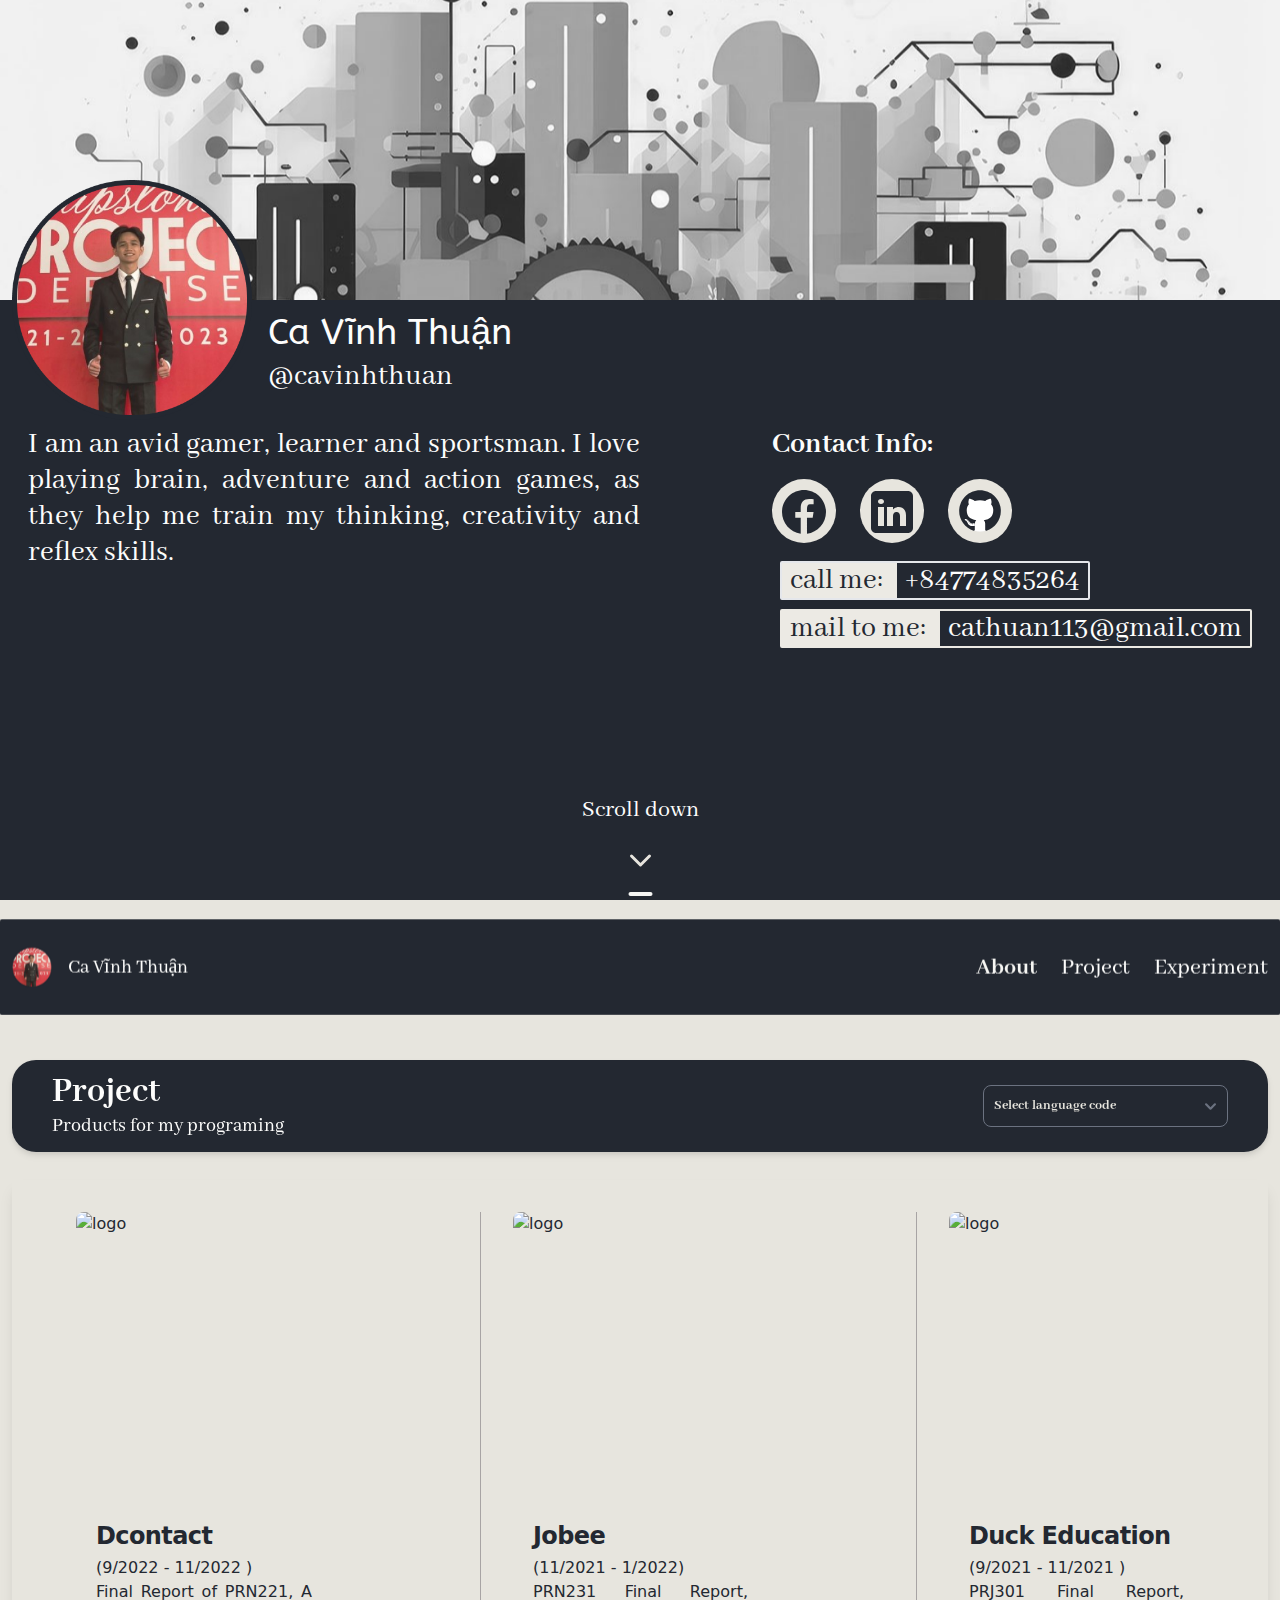
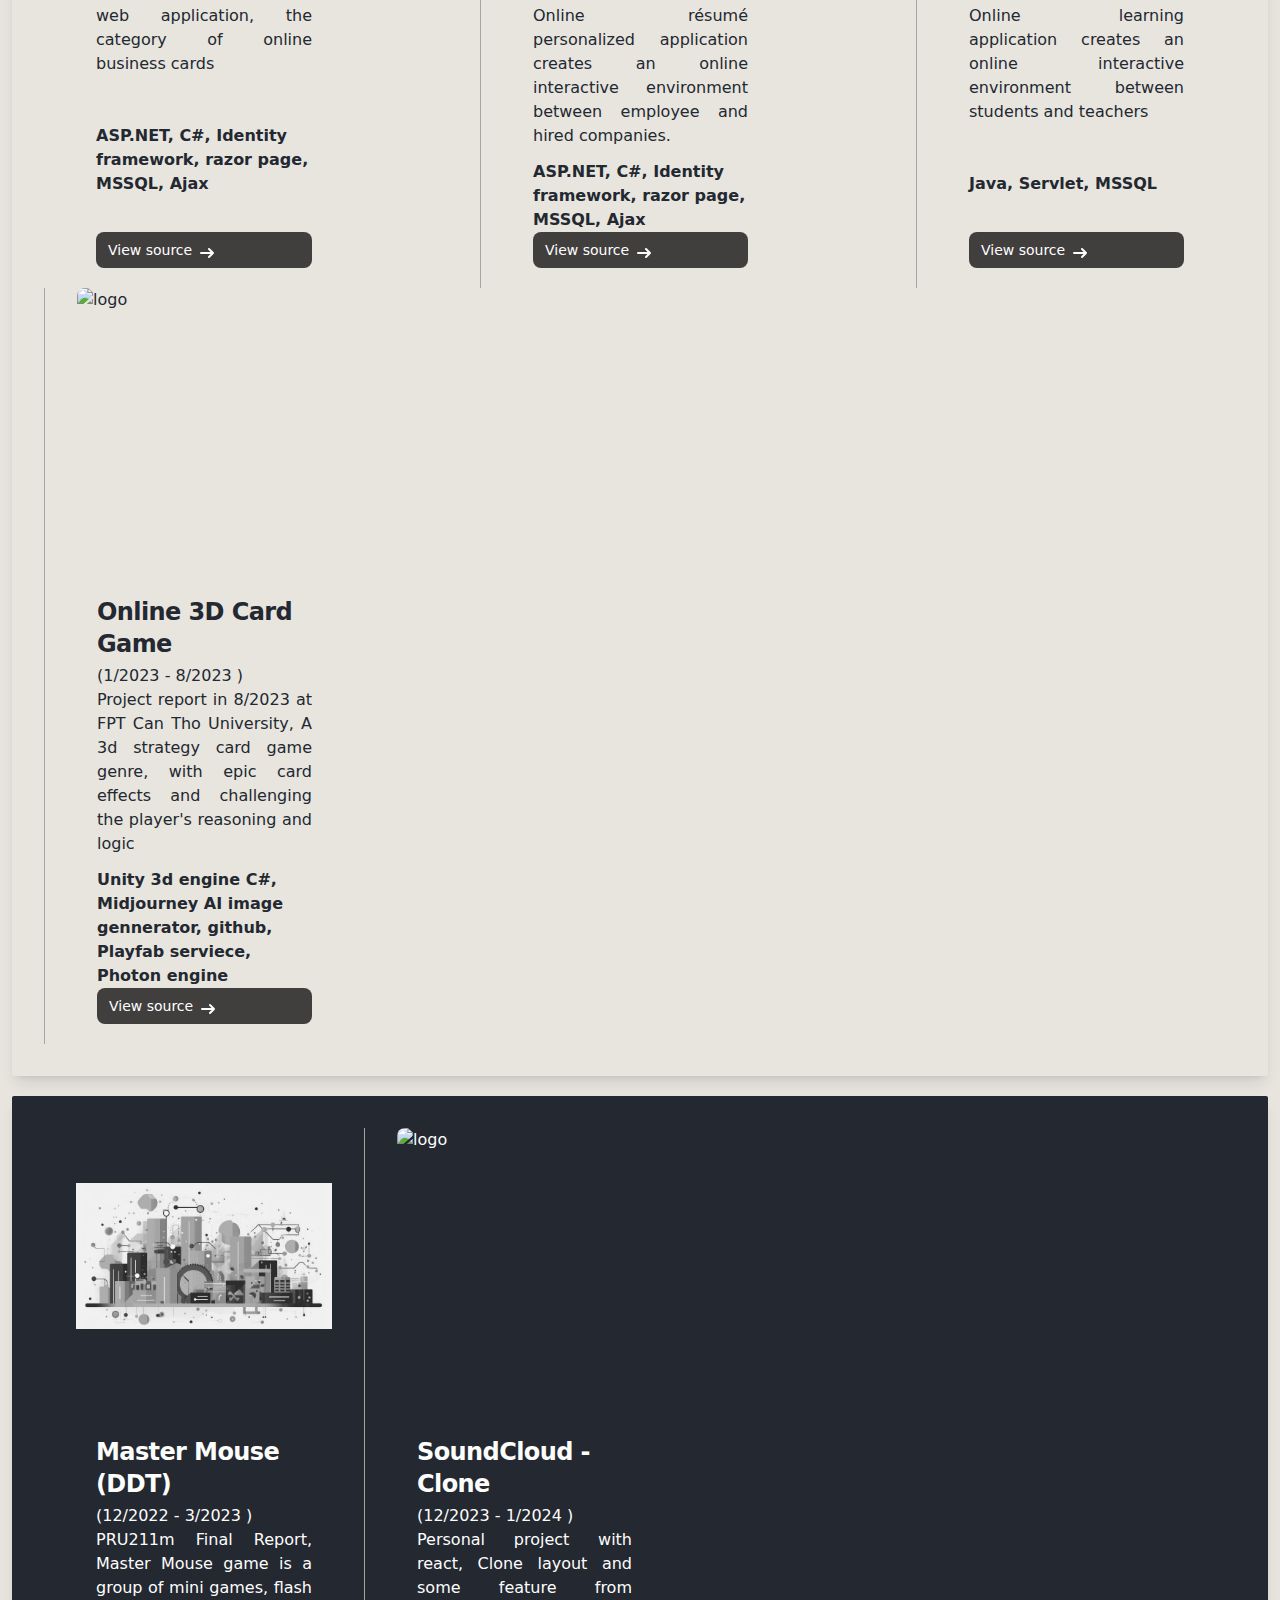
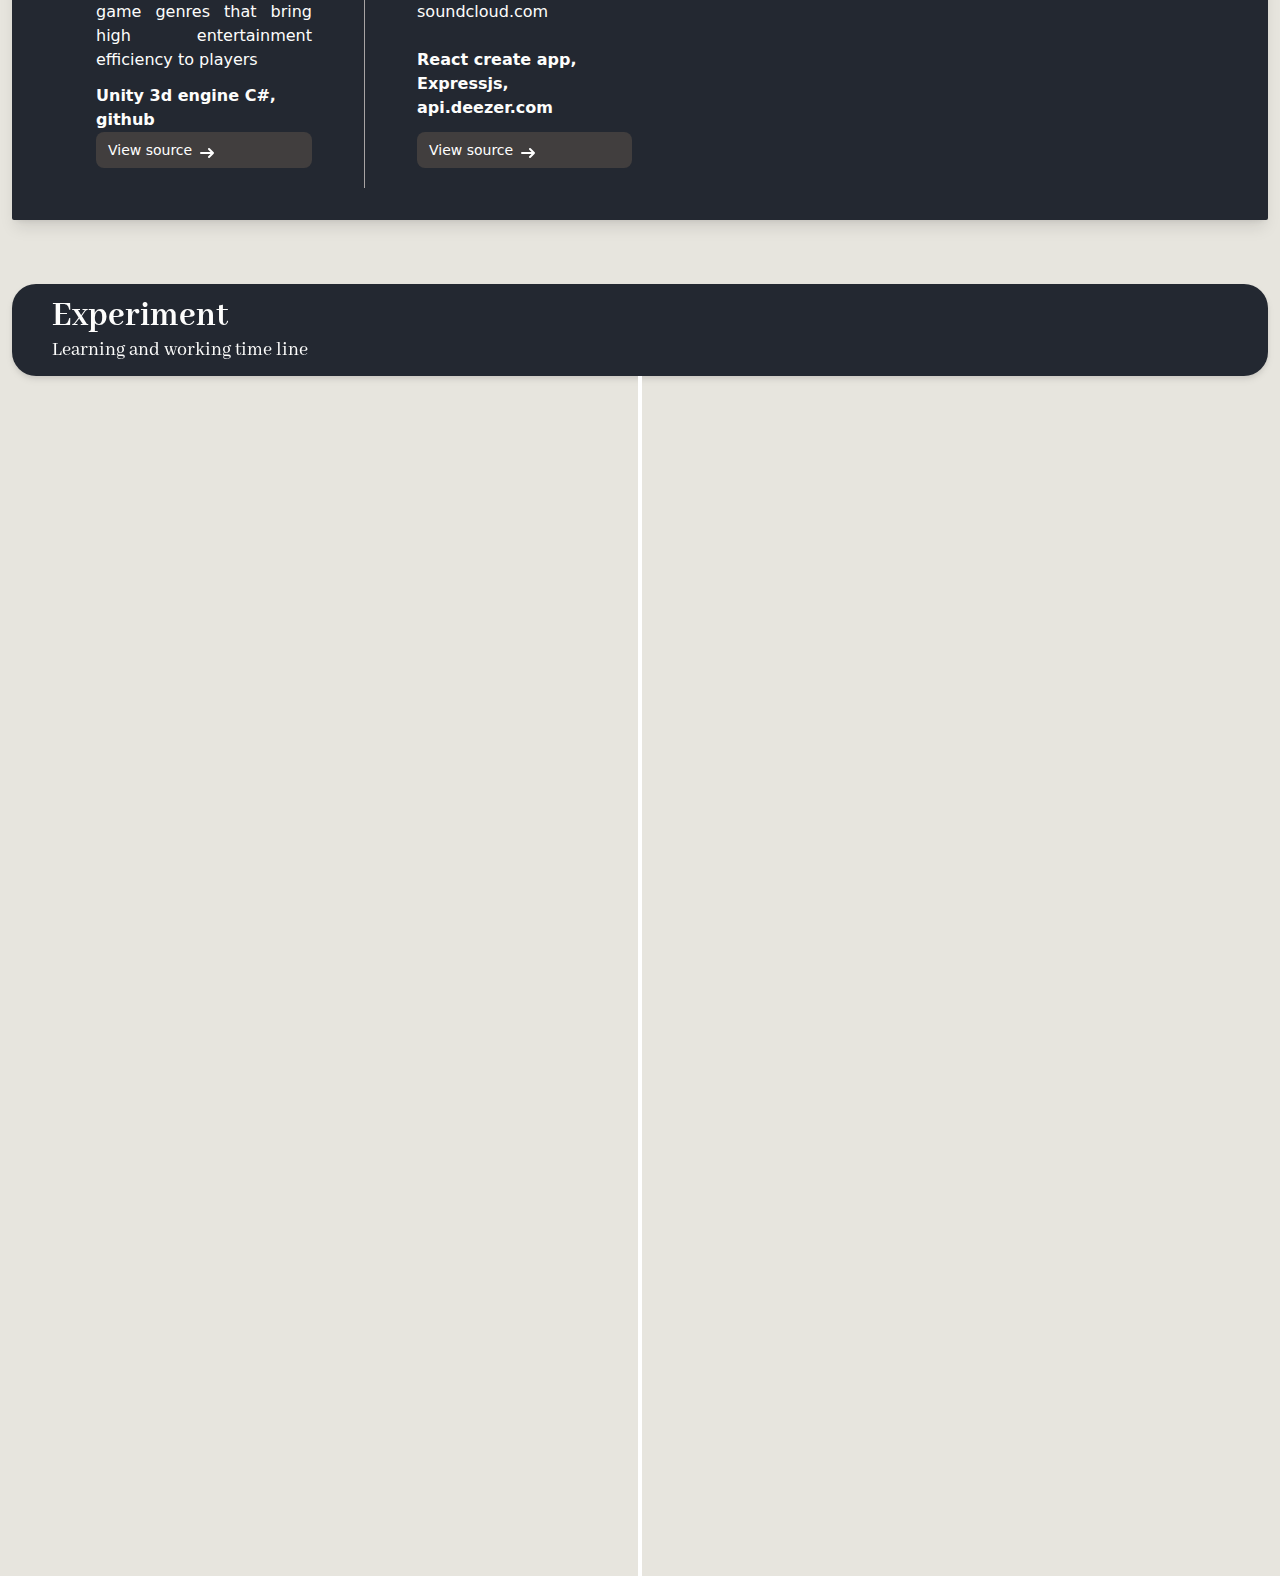
==== index.html @ d2d42466 "Updates" ====
<!doctype html><html lang="en"><head><meta charset="utf-8"/><meta name="viewport" content="width=device-width,initial-scale=1"/><meta name="theme-color" content="#000000"/><meta name="description" content="Web site created using create-react-app"/><link rel="apple-touch-icon" href="/logo192.png"/><link rel="manifest" href="/manifest.json"/><script defer="defer" src="/static/js/main.8445de60.js"></script><link href="/static/css/main.74f4bddb.css" rel="stylesheet"></head><body><noscript>You need to enable JavaScript to run this app.</noscript><div id="root"></div></body></html>
---- static/css/main.74f4bddb.css ----
@import url(https://fonts.googleapis.com/css2?family=ABeeZee:ital@0;1&display=swap);@import url(https://fonts.googleapis.com/css2?family=ABeeZee:ital@0;1&family=Abhaya+Libre:wght@400;500;600;700;800&display=swap);
/*
! tailwindcss v3.4.1 | MIT License | https://tailwindcss.com
*/*,:after,:before{border:0 solid #e5e7eb;box-sizing:border-box}:after,:before{--tw-content:""}:host,html{-webkit-text-size-adjust:100%;font-feature-settings:normal;-webkit-tap-highlight-color:transparent;font-family:ui-sans-serif,system-ui,sans-serif,Apple Color Emoji,Segoe UI Emoji,Segoe UI Symbol,Noto Color Emoji;font-variation-settings:normal;line-height:1.5;tab-size:4}body{line-height:inherit;margin:0}hr{border-top-width:1px;color:inherit;height:0}abbr:where([title]){-webkit-text-decoration:underline dotted;text-decoration:underline dotted}h1,h2,h3,h4,h5,h6{font-size:inherit;font-weight:inherit}a{color:inherit;text-decoration:inherit}b,strong{font-weight:bolder}code,kbd,pre,samp{font-feature-settings:normal;font-family:ui-monospace,SFMono-Regular,Menlo,Monaco,Consolas,Liberation Mono,Courier New,monospace;font-size:1em;font-variation-settings:normal}small{font-size:80%}sub,sup{font-size:75%;line-height:0;position:relative;vertical-align:initial}sub{bottom:-.25em}sup{top:-.5em}table{border-collapse:collapse;border-color:inherit;text-indent:0}button,input,optgroup,select,textarea{font-feature-settings:inherit;color:inherit;font-family:inherit;font-size:100%;font-variation-settings:inherit;font-weight:inherit;line-height:inherit;margin:0;padding:0}button,select{text-transform:none}[type=button],[type=reset],[type=submit],button{-webkit-appearance:button;background-color:initial;background-image:none}:-moz-focusring{outline:auto}:-moz-ui-invalid{box-shadow:none}progress{vertical-align:initial}::-webkit-inner-spin-button,::-webkit-outer-spin-button{height:auto}[type=search]{-webkit-appearance:textfield;outline-offset:-2px}::-webkit-search-decoration{-webkit-appearance:none}::-webkit-file-upload-button{-webkit-appearance:button;font:inherit}summary{display:list-item}blockquote,dd,dl,figure,h1,h2,h3,h4,h5,h6,hr,p,pre{margin:0}fieldset{margin:0}fieldset,legend{padding:0}menu,ol,ul{list-style:none;margin:0;padding:0}dialog{padding:0}textarea{resize:vertical}input::placeholder,textarea::placeholder{color:#9ca3af}[role=button],button{cursor:pointer}:disabled{cursor:default}audio,canvas,embed,iframe,img,object,svg,video{display:block;vertical-align:middle}img,video{height:auto;max-width:100%}[hidden]{display:none}.tooltip-arrow,.tooltip-arrow:before{background:inherit;height:8px;position:absolute;width:8px}.tooltip-arrow{visibility:hidden}.tooltip-arrow:before{content:"";transform:rotate(45deg);visibility:visible}[data-tooltip-style^=light]+.tooltip>.tooltip-arrow:before{border-color:#e5e7eb;border-style:solid}[data-tooltip-style^=light]+.tooltip[data-popper-placement^=top]>.tooltip-arrow:before{border-bottom-width:1px;border-right-width:1px}[data-tooltip-style^=light]+.tooltip[data-popper-placement^=right]>.tooltip-arrow:before{border-bottom-width:1px;border-left-width:1px}[data-tooltip-style^=light]+.tooltip[data-popper-placement^=bottom]>.tooltip-arrow:before{border-left-width:1px;border-top-width:1px}[data-tooltip-style^=light]+.tooltip[data-popper-placement^=left]>.tooltip-arrow:before{border-right-width:1px;border-top-width:1px}.tooltip[data-popper-placement^=top]>.tooltip-arrow{bottom:-4px}.tooltip[data-popper-placement^=bottom]>.tooltip-arrow{top:-4px}.tooltip[data-popper-placement^=left]>.tooltip-arrow{right:-4px}.tooltip[data-popper-placement^=right]>.tooltip-arrow{left:-4px}.tooltip.invisible>.tooltip-arrow:before{visibility:hidden}[data-popper-arrow],[data-popper-arrow]:before{background:inherit;height:8px;position:absolute;width:8px}[data-popper-arrow]{visibility:hidden}[data-popper-arrow]:after,[data-popper-arrow]:before{content:"";transform:rotate(45deg);visibility:visible}[data-popper-arrow]:after{background:inherit;height:9px;position:absolute;width:9px}[role=tooltip]>[data-popper-arrow]:before{border-color:#e5e7eb;border-style:solid}.dark [role=tooltip]>[data-popper-arrow]:before{border-color:#4b5563;border-style:solid}[role=tooltip]>[data-popper-arrow]:after{border-color:#e5e7eb;border-style:solid}.dark [role=tooltip]>[data-popper-arrow]:after{border-color:#4b5563;border-style:solid}[data-popover][role=tooltip][data-popper-placement^=top]>[data-popper-arrow]:after,[data-popover][role=tooltip][data-popper-placement^=top]>[data-popper-arrow]:before{border-bottom-width:1px;border-right-width:1px}[data-popover][role=tooltip][data-popper-placement^=right]>[data-popper-arrow]:after,[data-popover][role=tooltip][data-popper-placement^=right]>[data-popper-arrow]:before{border-bottom-width:1px;border-left-width:1px}[data-popover][role=tooltip][data-popper-placement^=bottom]>[data-popper-arrow]:after,[data-popover][role=tooltip][data-popper-placement^=bottom]>[data-popper-arrow]:before{border-left-width:1px;border-top-width:1px}[data-popover][role=tooltip][data-popper-placement^=left]>[data-popper-arrow]:after,[data-popover][role=tooltip][data-popper-placement^=left]>[data-popper-arrow]:before{border-right-width:1px;border-top-width:1px}[data-popover][role=tooltip][data-popper-placement^=top]>[data-popper-arrow]{bottom:-5px}[data-popover][role=tooltip][data-popper-placement^=bottom]>[data-popper-arrow]{top:-5px}[data-popover][role=tooltip][data-popper-placement^=left]>[data-popper-arrow]{right:-5px}[data-popover][role=tooltip][data-popper-placement^=right]>[data-popper-arrow]{left:-5px}[role=tooltip].invisible>[data-popper-arrow]:after,[role=tooltip].invisible>[data-popper-arrow]:before{visibility:hidden}[multiple],[type=date],[type=datetime-local],[type=email],[type=month],[type=number],[type=password],[type=search],[type=tel],[type=text],[type=time],[type=url],[type=week],select,textarea{--tw-shadow:0 0 #0000;-webkit-appearance:none;appearance:none;background-color:#fff;border-color:#6b7280;border-radius:0;border-width:1px;font-size:1rem;line-height:1.5rem;padding:.5rem .75rem}[multiple]:focus,[type=date]:focus,[type=datetime-local]:focus,[type=email]:focus,[type=month]:focus,[type=number]:focus,[type=password]:focus,[type=search]:focus,[type=tel]:focus,[type=text]:focus,[type=time]:focus,[type=url]:focus,[type=week]:focus,select:focus,textarea:focus{--tw-ring-inset:var(--tw-empty,/*!*/ /*!*/);--tw-ring-offset-width:0px;--tw-ring-offset-color:#fff;--tw-ring-color:#1c64f2;--tw-ring-offset-shadow:var(--tw-ring-inset) 0 0 0 var(--tw-ring-offset-width) var(--tw-ring-offset-color);--tw-ring-shadow:var(--tw-ring-inset) 0 0 0 calc(1px + var(--tw-ring-offset-width)) var(--tw-ring-color);border-color:#1c64f2;box-shadow:var(--tw-ring-offset-shadow),var(--tw-ring-shadow),var(--tw-shadow);outline:2px solid #0000;outline-offset:2px}input::placeholder,textarea::placeholder{color:#6b7280;opacity:1}::-webkit-datetime-edit-fields-wrapper{padding:0}::-webkit-date-and-time-value{min-height:1.5em}select:not([size]){background-image:url("data:image/svg+xml;charset=utf-8,%3Csvg aria-hidden='true' xmlns='http://www.w3.org/2000/svg' fill='none' viewBox='0 0 10 6'%3E%3Cpath stroke='%236B7280' stroke-linecap='round' stroke-linejoin='round' stroke-width='2' d='m1 1 4 4 4-4'/%3E%3C/svg%3E");background-position:right .75rem center;background-repeat:no-repeat;background-size:.75em .75em;padding-right:2.5rem;-webkit-print-color-adjust:exact;print-color-adjust:exact}:is([dir=rtl]) select:not([size]){background-position:left .75rem center;padding-left:0;padding-right:.75rem}[multiple]{background-image:none;background-position:0 0;background-repeat:repeat;background-size:initial;padding-right:.75rem;-webkit-print-color-adjust:inherit;print-color-adjust:inherit}[type=checkbox],[type=radio]{--tw-shadow:0 0 #0000;-webkit-appearance:none;appearance:none;background-color:#fff;background-origin:border-box;border-color:#6b7280;border-width:1px;color:#1c64f2;display:inline-block;flex-shrink:0;height:1rem;padding:0;-webkit-print-color-adjust:exact;print-color-adjust:exact;-webkit-user-select:none;user-select:none;vertical-align:middle;width:1rem}[type=checkbox]{border-radius:0}[type=radio]{border-radius:100%}[type=checkbox]:focus,[type=radio]:focus{--tw-ring-inset:var(--tw-empty,/*!*/ /*!*/);--tw-ring-offset-width:2px;--tw-ring-offset-color:#fff;--tw-ring-color:#1c64f2;--tw-ring-offset-shadow:var(--tw-ring-inset) 0 0 0 var(--tw-ring-offset-width) var(--tw-ring-offset-color);--tw-ring-shadow:var(--tw-ring-inset) 0 0 0 calc(2px + var(--tw-ring-offset-width)) var(--tw-ring-color);box-shadow:var(--tw-ring-offset-shadow),var(--tw-ring-shadow),var(--tw-shadow);outline:2px solid #0000;outline-offset:2px}.dark [type=checkbox]:checked,.dark [type=radio]:checked,[type=checkbox]:checked,[type=radio]:checked{background-color:currentColor;background-position:50%;background-repeat:no-repeat;background-size:.55em .55em;border-color:#0000}[type=checkbox]:checked{background-image:url("data:image/svg+xml;charset=utf-8,%3Csvg aria-hidden='true' xmlns='http://www.w3.org/2000/svg' fill='none' viewBox='0 0 16 12'%3E%3Cpath stroke='%23fff' stroke-linecap='round' stroke-linejoin='round' stroke-width='3' d='M1 5.917 5.724 10.5 15 1.5'/%3E%3C/svg%3E");background-repeat:no-repeat;background-size:.55em .55em;-webkit-print-color-adjust:exact;print-color-adjust:exact}.dark [type=radio]:checked,[type=radio]:checked{background-image:url("data:image/svg+xml;charset=utf-8,%3Csvg viewBox='0 0 16 16' fill='%23fff' xmlns='http://www.w3.org/2000/svg'%3E%3Ccircle cx='8' cy='8' r='3'/%3E%3C/svg%3E");background-size:1em 1em}[type=checkbox]:indeterminate{background-image:url("data:image/svg+xml;charset=utf-8,%3Csvg aria-hidden='true' xmlns='http://www.w3.org/2000/svg' fill='none' viewBox='0 0 16 12'%3E%3Cpath stroke='%23fff' stroke-linecap='round' stroke-linejoin='round' stroke-width='3' d='M.5 6h14'/%3E%3C/svg%3E");background-position:50%;background-repeat:no-repeat;background-size:.55em .55em;-webkit-print-color-adjust:exact;print-color-adjust:exact}[type=checkbox]:indeterminate,[type=checkbox]:indeterminate:focus,[type=checkbox]:indeterminate:hover{background-color:currentColor;border-color:#0000}[type=file]{background:#0000 none repeat 0 0/auto auto padding-box border-box scroll;background:initial;border-color:inherit;border-radius:0;border-width:0;font-size:inherit;line-height:inherit;padding:0}[type=file]:focus{outline:1px auto inherit}input[type=file]::-webkit-file-upload-button{background:#1f2937;border:0;color:#fff;cursor:pointer;font-size:.875rem;font-weight:500;margin-inline-end:1rem;margin-inline-start:-1rem;padding:.625rem 1rem .625rem 2rem}input[type=file]::file-selector-button{background:#1f2937;border:0;color:#fff;cursor:pointer;font-size:.875rem;font-weight:500;margin-inline-end:1rem;margin-inline-start:-1rem;padding:.625rem 1rem .625rem 2rem}input[type=file]::-webkit-file-upload-button:hover{background:#374151}input[type=file]::file-selector-button:hover{background:#374151}:is([dir=rtl]) input[type=file]::-webkit-file-upload-button{padding-left:1rem;padding-right:2rem}:is([dir=rtl]) input[type=file]::file-selector-button{padding-left:1rem;padding-right:2rem}.dark input[type=file]::-webkit-file-upload-button{background:#4b5563;color:#fff}.dark input[type=file]::file-selector-button{background:#4b5563;color:#fff}.dark input[type=file]::-webkit-file-upload-button:hover{background:#6b7280}.dark input[type=file]::file-selector-button:hover{background:#6b7280}input[type=range]::-webkit-slider-thumb{appearance:none;-moz-appearance:none;-webkit-appearance:none;background:#1c64f2;border:0;border-radius:9999px;cursor:pointer;height:1.25rem;width:1.25rem}input[type=range]:disabled::-webkit-slider-thumb{background:#9ca3af}.dark input[type=range]:disabled::-webkit-slider-thumb{background:#6b7280}input[type=range]:focus::-webkit-slider-thumb{--tw-ring-offset-shadow:var(--tw-ring-inset) 0 0 0 var(--tw-ring-offset-width) var(--tw-ring-offset-color);--tw-ring-shadow:var(--tw-ring-inset) 0 0 0 calc(4px + var(--tw-ring-offset-width)) var(--tw-ring-color);--tw-ring-opacity:1px;--tw-ring-color:rgb(164 202 254/var(--tw-ring-opacity));box-shadow:var(--tw-ring-offset-shadow),var(--tw-ring-shadow),0 0 #0000;box-shadow:var(--tw-ring-offset-shadow),var(--tw-ring-shadow),var(--tw-shadow,0 0 #0000);outline:2px solid #0000;outline-offset:2px}input[type=range]::-moz-range-thumb{appearance:none;-moz-appearance:none;-webkit-appearance:none;background:#1c64f2;border:0;border-radius:9999px;cursor:pointer;height:1.25rem;width:1.25rem}input[type=range]:disabled::-moz-range-thumb{background:#9ca3af}.dark input[type=range]:disabled::-moz-range-thumb{background:#6b7280}input[type=range]::-moz-range-progress{background:#3f83f8}input[type=range]::-ms-fill-lower{background:#3f83f8}.toggle-bg:after{background:#fff;border-color:#d1d5db;border-radius:9999px;border-width:1px;box-shadow:var(--tw-ring-inset) 0 0 0 calc(var(--tw-ring-offset-width)) var(--tw-ring-color);content:"";height:1.25rem;left:.125rem;position:absolute;top:.125rem;transition-duration:.15s;transition-property:background-color,border-color,color,fill,stroke,opacity,box-shadow,transform,filter,backdrop-filter,-webkit-backdrop-filter;width:1.25rem}input:checked+.toggle-bg:after{border-color:#fff;transform:translateX(100%)}input:checked+.toggle-bg{background:#1c64f2;border-color:#1c64f2}*,:after,:before{--tw-border-spacing-x:0;--tw-border-spacing-y:0;--tw-translate-x:0;--tw-translate-y:0;--tw-rotate:0;--tw-skew-x:0;--tw-skew-y:0;--tw-scale-x:1;--tw-scale-y:1;--tw-pan-x: ;--tw-pan-y: ;--tw-pinch-zoom: ;--tw-scroll-snap-strictness:proximity;--tw-gradient-from-position: ;--tw-gradient-via-position: ;--tw-gradient-to-position: ;--tw-ordinal: ;--tw-slashed-zero: ;--tw-numeric-figure: ;--tw-numeric-spacing: ;--tw-numeric-fraction: ;--tw-ring-inset: ;--tw-ring-offset-width:0px;--tw-ring-offset-color:#fff;--tw-ring-color:#3f83f880;--tw-ring-offset-shadow:0 0 #0000;--tw-ring-shadow:0 0 #0000;--tw-shadow:0 0 #0000;--tw-shadow-colored:0 0 #0000;--tw-blur: ;--tw-brightness: ;--tw-contrast: ;--tw-grayscale: ;--tw-hue-rotate: ;--tw-invert: ;--tw-saturate: ;--tw-sepia: ;--tw-drop-shadow: ;--tw-backdrop-blur: ;--tw-backdrop-brightness: ;--tw-backdrop-contrast: ;--tw-backdrop-grayscale: ;--tw-backdrop-hue-rotate: ;--tw-backdrop-invert: ;--tw-backdrop-opacity: ;--tw-backdrop-saturate: ;--tw-backdrop-sepia: }::backdrop{--tw-border-spacing-x:0;--tw-border-spacing-y:0;--tw-translate-x:0;--tw-translate-y:0;--tw-rotate:0;--tw-skew-x:0;--tw-skew-y:0;--tw-scale-x:1;--tw-scale-y:1;--tw-pan-x: ;--tw-pan-y: ;--tw-pinch-zoom: ;--tw-scroll-snap-strictness:proximity;--tw-gradient-from-position: ;--tw-gradient-via-position: ;--tw-gradient-to-position: ;--tw-ordinal: ;--tw-slashed-zero: ;--tw-numeric-figure: ;--tw-numeric-spacing: ;--tw-numeric-fraction: ;--tw-ring-inset: ;--tw-ring-offset-width:0px;--tw-ring-offset-color:#fff;--tw-ring-color:#3f83f880;--tw-ring-offset-shadow:0 0 #0000;--tw-ring-shadow:0 0 #0000;--tw-shadow:0 0 #0000;--tw-shadow-colored:0 0 #0000;--tw-blur: ;--tw-brightness: ;--tw-contrast: ;--tw-grayscale: ;--tw-hue-rotate: ;--tw-invert: ;--tw-saturate: ;--tw-sepia: ;--tw-drop-shadow: ;--tw-backdrop-blur: ;--tw-backdrop-brightness: ;--tw-backdrop-contrast: ;--tw-backdrop-grayscale: ;--tw-backdrop-hue-rotate: ;--tw-backdrop-invert: ;--tw-backdrop-opacity: ;--tw-backdrop-saturate: ;--tw-backdrop-sepia: }.container{width:100%}@media (min-width:640px){.container{max-width:640px}}@media (min-width:768px){.container{max-width:768px}}@media (min-width:1024px){.container{max-width:1024px}}@media (min-width:1280px){.container{max-width:1280px}}@media (min-width:1536px){.container{max-width:1536px}}.sr-only{clip:rect(0,0,0,0);border-width:0;height:1px;margin:-1px;overflow:hidden;padding:0;position:absolute;white-space:nowrap;width:1px}.pointer-events-auto{pointer-events:auto}.visible{visibility:visible}.invisible{visibility:hidden}.collapse{visibility:collapse}.static{position:static}.fixed{position:fixed}.absolute{position:absolute}.relative{position:relative}.sticky{position:-webkit-sticky;position:sticky}.inset-0{inset:0}.bottom-0{bottom:0}.bottom-1{bottom:.25rem}.bottom-\[60px\]{bottom:60px}.left-0{left:0}.left-1\/2{left:50%}.right-0{right:0}.top-0{top:0}.z-10{z-index:10}.z-20{z-index:20}.z-30{z-index:30}.z-40{z-index:40}.z-50{z-index:50}.mx-auto{margin-left:auto;margin-right:auto}.my-auto{margin-bottom:auto;margin-top:auto}.mb-1{margin-bottom:.25rem}.mb-2{margin-bottom:.5rem}.mb-3{margin-bottom:.75rem}.ml-auto{margin-left:auto}.mr-2{margin-right:.5rem}.ms-2{margin-inline-start:.5rem}.mt-16{margin-top:4rem}.mt-2{margin-top:.5rem}.mt-3{margin-top:.75rem}.mt-4{margin-top:1rem}.mt-5{margin-top:1.25rem}.mt-7{margin-top:1.75rem}.box-border{box-sizing:border-box}.block{display:block}.inline-block{display:inline-block}.inline{display:inline}.flex{display:flex}.inline-flex{display:inline-flex}.table{display:table}.grid{display:grid}.hidden{display:none}.aspect-square{aspect-ratio:1/1}.h-1{height:.25rem}.h-1\/3{height:33.333333%}.h-10{height:2.5rem}.h-2\/3{height:66.666667%}.h-3{height:.75rem}.h-3\.5{height:.875rem}.h-4{height:1rem}.h-40{height:10rem}.h-5{height:1.25rem}.h-6{height:1.5rem}.h-9{height:2.25rem}.h-full{height:100%}.h-max{height:-webkit-max-content;height:max-content}.h-screen{height:100vh}.w-1\/2{width:50%}.w-10{width:2.5rem}.w-3{width:.75rem}.w-3\.5{width:.875rem}.w-4{width:1rem}.w-40{width:10rem}.w-5{width:1.25rem}.w-6{width:1.5rem}.w-64{width:16rem}.w-72{width:18rem}.w-full{width:100%}.min-w-72{min-width:18rem}.min-w-80{min-width:20rem}.max-w-md{max-width:28rem}.max-w-xs{max-width:20rem}.flex-1{flex:1 1}.flex-shrink{flex-shrink:1}.flex-shrink-0{flex-shrink:0}.flex-grow{flex-grow:1}.basis-72{flex-basis:18rem}.-translate-x-1\/2{--tw-translate-x:-50%}.-translate-x-1\/2,.-translate-x-full{transform:translate(var(--tw-translate-x),var(--tw-translate-y)) rotate(var(--tw-rotate)) skewX(var(--tw-skew-x)) skewY(var(--tw-skew-y)) scaleX(var(--tw-scale-x)) scaleY(var(--tw-scale-y))}.-translate-x-full{--tw-translate-x:-100%}.-translate-y-1\/2{--tw-translate-y:-50%}.-translate-y-1\/2,.-translate-y-full{transform:translate(var(--tw-translate-x),var(--tw-translate-y)) rotate(var(--tw-rotate)) skewX(var(--tw-skew-x)) skewY(var(--tw-skew-y)) scaleX(var(--tw-scale-x)) scaleY(var(--tw-scale-y))}.-translate-y-full{--tw-translate-y:-100%}.translate-x-0{--tw-translate-x:0px}.translate-x-0,.translate-x-full{transform:translate(var(--tw-translate-x),var(--tw-translate-y)) rotate(var(--tw-rotate)) skewX(var(--tw-skew-x)) skewY(var(--tw-skew-y)) scaleX(var(--tw-scale-x)) scaleY(var(--tw-scale-y))}.translate-x-full{--tw-translate-x:100%}.translate-y-full{--tw-translate-y:100%}.rotate-180,.translate-y-full{transform:translate(var(--tw-translate-x),var(--tw-translate-y)) rotate(var(--tw-rotate)) skewX(var(--tw-skew-x)) skewY(var(--tw-skew-y)) scaleX(var(--tw-scale-x)) scaleY(var(--tw-scale-y))}.rotate-180{--tw-rotate:180deg}.transform{transform:translate(var(--tw-translate-x),var(--tw-translate-y)) rotate(var(--tw-rotate)) skewX(var(--tw-skew-x)) skewY(var(--tw-skew-y)) scaleX(var(--tw-scale-x)) scaleY(var(--tw-scale-y))}.transform-none{transform:none}@keyframes bounce{0%,to{animation-timing-function:cubic-bezier(.8,0,1,1);transform:translateY(-25%)}50%{animation-timing-function:cubic-bezier(0,0,.2,1);transform:none}}.animate-bounce{animation:bounce 1s infinite}@keyframes ping{75%,to{opacity:0;transform:scale(2)}}.animate-ping{animation:ping 1s cubic-bezier(0,0,.2,1) infinite}.cursor-default{cursor:default}.cursor-not-allowed{cursor:not-allowed}.cursor-pointer{cursor:pointer}.select-none{-webkit-user-select:none;user-select:none}.resize{resize:both}.grid-cols-4{grid-template-columns:repeat(4,minmax(0,1fr))}.grid-cols-7{grid-template-columns:repeat(7,minmax(0,1fr))}.flex-row{flex-direction:row}.flex-col{flex-direction:column}.flex-wrap{flex-wrap:wrap}.items-start{align-items:flex-start}.items-end{align-items:flex-end}.items-center{align-items:center}.justify-start{justify-content:flex-start}.justify-end{justify-content:flex-end}.justify-center{justify-content:center}.justify-between{justify-content:space-between}.gap-2{gap:.5rem}.gap-3{gap:.75rem}.gap-4{gap:1rem}.gap-6{gap:1.5rem}.space-x-2>:not([hidden])~:not([hidden]){--tw-space-x-reverse:0;margin-left:calc(.5rem*(1 - var(--tw-space-x-reverse)));margin-right:calc(.5rem*var(--tw-space-x-reverse))}.divide-secondary-300>:not([hidden])~:not([hidden]){--tw-divide-opacity:1;border-color:rgb(168 164 164/var(--tw-divide-opacity))}.self-stretch{align-self:stretch}.overflow-hidden{overflow:hidden}.scroll-smooth{scroll-behavior:smooth}.rounded-3xl{border-radius:1.5rem}.rounded-full{border-radius:9999px}.rounded-lg{border-radius:.5rem}.rounded-sm{border-radius:.125rem}.rounded-e-lg{border-end-end-radius:.5rem;border-start-end-radius:.5rem}.rounded-l-lg{border-bottom-left-radius:.5rem;border-top-left-radius:.5rem}.rounded-r-lg{border-bottom-right-radius:.5rem;border-top-right-radius:.5rem}.rounded-s-lg{border-end-start-radius:.5rem;border-start-start-radius:.5rem}.rounded-t-lg{border-top-left-radius:.5rem;border-top-right-radius:.5rem}.border{border-width:1px}.border-0{border-width:0}.border-2{border-width:2px}.border-solid{border-style:solid}.\!border-primary-700{--tw-border-opacity:1!important;border-color:rgb(188 183 163/var(--tw-border-opacity))!important}.border-blue-600{--tw-border-opacity:1;border-color:rgb(28 100 242/var(--tw-border-opacity))}.border-blue-700{--tw-border-opacity:1;border-color:rgb(26 86 219/var(--tw-border-opacity))}.border-gray-100{--tw-border-opacity:1;border-color:rgb(243 244 246/var(--tw-border-opacity))}.border-gray-300{--tw-border-opacity:1;border-color:rgb(209 213 219/var(--tw-border-opacity))}.border-primary-400{--tw-border-opacity:1;border-color:rgb(236 234 228/var(--tw-border-opacity))}.\!bg-primary-600{--tw-bg-opacity:1!important;background-color:rgb(212 209 196/var(--tw-bg-opacity))!important}.\!bg-primary-700{--tw-bg-opacity:1!important;background-color:rgb(188 183 163/var(--tw-bg-opacity))!important}.bg-blue-700{--tw-bg-opacity:1;background-color:rgb(26 86 219/var(--tw-bg-opacity))}.bg-dark-500{--tw-bg-opacity:1;background-color:rgb(35 40 49/var(--tw-bg-opacity))}.bg-gray-100{--tw-bg-opacity:1;background-color:rgb(243 244 246/var(--tw-bg-opacity))}.bg-gray-200{--tw-bg-opacity:1;background-color:rgb(229 231 235/var(--tw-bg-opacity))}.bg-gray-800{--tw-bg-opacity:1;background-color:rgb(31 41 55/var(--tw-bg-opacity))}.bg-gray-900\/50{background-color:#11182780}.bg-primary-200{--tw-bg-opacity:1;background-color:rgb(246 246 243/var(--tw-bg-opacity))}.bg-primary-400{--tw-bg-opacity:1;background-color:rgb(236 234 228/var(--tw-bg-opacity))}.bg-primary-500{--tw-bg-opacity:1;background-color:rgb(231 229 222/var(--tw-bg-opacity))}.bg-secondary-500{--tw-bg-opacity:1;background-color:rgb(110 105 105/var(--tw-bg-opacity))}.bg-secondary-700{--tw-bg-opacity:1;background-color:rgb(65 62 62/var(--tw-bg-opacity))}.bg-white{--tw-bg-opacity:1;background-color:rgb(255 255 255/var(--tw-bg-opacity))}.bg-white\/50{background-color:#ffffff80}.bg-center{background-position:50%}.object-contain{object-fit:contain}.object-fill{object-fit:fill}.p-1{padding:.25rem}.p-2{padding:.5rem}.p-2\.5{padding:.625rem}.p-3{padding:.75rem}.p-4{padding:1rem}.p-5{padding:1.25rem}.p-7{padding:1.75rem}.px-10{padding-left:2.5rem;padding-right:2.5rem}.px-2{padding-left:.5rem;padding-right:.5rem}.px-3{padding-left:.75rem;padding-right:.75rem}.px-4{padding-left:1rem;padding-right:1rem}.px-5{padding-left:1.25rem;padding-right:1.25rem}.px-7{padding-left:1.75rem;padding-right:1.75rem}.py-2{padding-bottom:.5rem;padding-top:.5rem}.py-2\.5{padding-bottom:.625rem;padding-top:.625rem}.py-3{padding-bottom:.75rem;padding-top:.75rem}.pr-2{padding-right:.5rem}.pt-2{padding-top:.5rem}.pt-20{padding-top:5rem}.text-center{text-align:center}.text-justify{text-align:justify}.text-2xl{font-size:1.5rem;line-height:2rem}.text-3xl{font-size:1.875rem;line-height:2.25rem}.text-lg{font-size:1.125rem;line-height:1.75rem}.text-sm{font-size:.875rem;line-height:1.25rem}.text-xl{font-size:1.25rem;line-height:1.75rem}.font-bold{font-weight:700}.font-medium{font-weight:500}.font-normal{font-weight:400}.font-semibold{font-weight:600}.leading-6{line-height:1.5rem}.leading-9{line-height:2.25rem}.tracking-tight{letter-spacing:-.025em}.text-blue-600{--tw-text-opacity:1;color:rgb(28 100 242/var(--tw-text-opacity))}.text-dark-500{--tw-text-opacity:1;color:rgb(35 40 49/var(--tw-text-opacity))}.text-gray-500{--tw-text-opacity:1;color:rgb(107 114 128/var(--tw-text-opacity))}.text-gray-800{--tw-text-opacity:1;color:rgb(31 41 55/var(--tw-text-opacity))}.text-gray-900{--tw-text-opacity:1;color:rgb(17 24 39/var(--tw-text-opacity))}.text-primary-200{--tw-text-opacity:1;color:rgb(246 246 243/var(--tw-text-opacity))}.text-primary-50{--tw-text-opacity:1;color:rgb(253 253 252/var(--tw-text-opacity))}.text-primary-500{--tw-text-opacity:1;color:rgb(231 229 222/var(--tw-text-opacity))}.text-secondary-500{--tw-text-opacity:1;color:rgb(110 105 105/var(--tw-text-opacity))}.text-white{--tw-text-opacity:1;color:rgb(255 255 255/var(--tw-text-opacity))}.opacity-0{opacity:0}.opacity-100{opacity:1}.opacity-5{opacity:.05}.shadow{--tw-shadow:0 1px 3px 0 #0000001a,0 1px 2px -1px #0000001a;--tw-shadow-colored:0 1px 3px 0 var(--tw-shadow-color),0 1px 2px -1px var(--tw-shadow-color)}.shadow,.shadow-lg{box-shadow:0 0 #0000,0 0 #0000,var(--tw-shadow);box-shadow:var(--tw-ring-offset-shadow,0 0 #0000),var(--tw-ring-shadow,0 0 #0000),var(--tw-shadow)}.shadow-lg{--tw-shadow:0 10px 15px -3px #0000001a,0 4px 6px -4px #0000001a;--tw-shadow-colored:0 10px 15px -3px var(--tw-shadow-color),0 4px 6px -4px var(--tw-shadow-color)}.outline{outline-style:solid}.blur{--tw-blur:blur(8px)}.blur,.drop-shadow-md{filter:var(--tw-blur) var(--tw-brightness) var(--tw-contrast) var(--tw-grayscale) var(--tw-hue-rotate) var(--tw-invert) var(--tw-saturate) var(--tw-sepia) var(--tw-drop-shadow)}.drop-shadow-md{--tw-drop-shadow:drop-shadow(0 4px 3px #00000012) drop-shadow(0 2px 2px #0000000f)}.filter{filter:var(--tw-blur) var(--tw-brightness) var(--tw-contrast) var(--tw-grayscale) var(--tw-hue-rotate) var(--tw-invert) var(--tw-saturate) var(--tw-sepia) var(--tw-drop-shadow)}.transition{transition-duration:.15s;transition-property:color,background-color,border-color,text-decoration-color,fill,stroke,opacity,box-shadow,transform,filter,-webkit-backdrop-filter;transition-property:color,background-color,border-color,text-decoration-color,fill,stroke,opacity,box-shadow,transform,filter,backdrop-filter;transition-property:color,background-color,border-color,text-decoration-color,fill,stroke,opacity,box-shadow,transform,filter,backdrop-filter,-webkit-backdrop-filter;transition-timing-function:cubic-bezier(.4,0,.2,1)}.transition-opacity{transition-duration:.15s;transition-property:opacity;transition-timing-function:cubic-bezier(.4,0,.2,1)}.transition-transform{transition-duration:.15s;transition-property:transform;transition-timing-function:cubic-bezier(.4,0,.2,1)}.duration-300{transition-duration:.3s}.duration-700{transition-duration:.7s}.ease-out{transition-timing-function:cubic-bezier(0,0,.2,1)}.odd\:bg-primary-500:nth-child(odd){--tw-bg-opacity:1;background-color:rgb(231 229 222/var(--tw-bg-opacity))}.even\:bg-dark-500:nth-child(2n){--tw-bg-opacity:1;background-color:rgb(35 40 49/var(--tw-bg-opacity))}.even\:text-primary-50:nth-child(2n){--tw-text-opacity:1;color:rgb(253 253 252/var(--tw-text-opacity))}.hover\:border-gray-300:hover{--tw-border-opacity:1;border-color:rgb(209 213 219/var(--tw-border-opacity))}.hover\:\!bg-primary-800:hover{--tw-bg-opacity:1!important;background-color:rgb(158 151 122/var(--tw-bg-opacity))!important}.hover\:bg-blue-800:hover{--tw-bg-opacity:1;background-color:rgb(30 66 159/var(--tw-bg-opacity))}.hover\:bg-gray-100:hover{--tw-bg-opacity:1;background-color:rgb(243 244 246/var(--tw-bg-opacity))}.hover\:bg-white:hover{--tw-bg-opacity:1;background-color:rgb(255 255 255/var(--tw-bg-opacity))}.hover\:text-blue-600:hover{--tw-text-opacity:1;color:rgb(28 100 242/var(--tw-text-opacity))}.hover\:text-gray-600:hover{--tw-text-opacity:1;color:rgb(75 85 99/var(--tw-text-opacity))}.hover\:text-gray-900:hover{--tw-text-opacity:1;color:rgb(17 24 39/var(--tw-text-opacity))}.hover\:text-primary-500:hover{--tw-text-opacity:1;color:rgb(231 229 222/var(--tw-text-opacity))}.hover\:text-secondary-500:hover{--tw-text-opacity:1;color:rgb(110 105 105/var(--tw-text-opacity))}.hover\:decoration-dashed:hover{text-decoration-style:dashed}.focus\:border-blue-500:focus{--tw-border-opacity:1;border-color:rgb(63 131 248/var(--tw-border-opacity))}.focus\:outline-none:focus{outline:2px solid #0000;outline-offset:2px}.focus\:ring-2:focus{--tw-ring-offset-shadow:var(--tw-ring-inset) 0 0 0 var(--tw-ring-offset-width) var(--tw-ring-offset-color);--tw-ring-shadow:var(--tw-ring-inset) 0 0 0 calc(2px + var(--tw-ring-offset-width)) var(--tw-ring-color)}.focus\:ring-2:focus,.focus\:ring-4:focus{box-shadow:var(--tw-ring-offset-shadow),var(--tw-ring-shadow),0 0 #0000;box-shadow:var(--tw-ring-offset-shadow),var(--tw-ring-shadow),var(--tw-shadow,0 0 #0000)}.focus\:ring-4:focus{--tw-ring-offset-shadow:var(--tw-ring-inset) 0 0 0 var(--tw-ring-offset-width) var(--tw-ring-offset-color);--tw-ring-shadow:var(--tw-ring-inset) 0 0 0 calc(4px + var(--tw-ring-offset-width)) var(--tw-ring-color)}.focus\:\!ring-primary-300:focus{--tw-ring-opacity:1!important;--tw-ring-color:rgb(240 239 234/var(--tw-ring-opacity))!important}.focus\:ring-blue-300:focus{--tw-ring-opacity:1;--tw-ring-color:rgb(164 202 254/var(--tw-ring-opacity))}.focus\:ring-blue-500:focus{--tw-ring-opacity:1;--tw-ring-color:rgb(63 131 248/var(--tw-ring-opacity))}.focus\:ring-gray-200:focus{--tw-ring-opacity:1;--tw-ring-color:rgb(229 231 235/var(--tw-ring-opacity))}:is(.dark .dark\:border-blue-500){--tw-border-opacity:1;border-color:rgb(63 131 248/var(--tw-border-opacity))}:is(.dark .dark\:border-gray-600){--tw-border-opacity:1;border-color:rgb(75 85 99/var(--tw-border-opacity))}:is(.dark .dark\:border-gray-700){--tw-border-opacity:1;border-color:rgb(55 65 81/var(--tw-border-opacity))}:is(.dark .dark\:border-transparent){border-color:#0000}:is(.dark .dark\:\!bg-primary-600){--tw-bg-opacity:1!important;background-color:rgb(212 209 196/var(--tw-bg-opacity))!important}:is(.dark .dark\:\!bg-primary-700){--tw-bg-opacity:1!important;background-color:rgb(188 183 163/var(--tw-bg-opacity))!important}:is(.dark .dark\:bg-blue-600){--tw-bg-opacity:1;background-color:rgb(28 100 242/var(--tw-bg-opacity))}:is(.dark .dark\:bg-gray-600){--tw-bg-opacity:1;background-color:rgb(75 85 99/var(--tw-bg-opacity))}:is(.dark .dark\:bg-gray-700){--tw-bg-opacity:1;background-color:rgb(55 65 81/var(--tw-bg-opacity))}:is(.dark .dark\:bg-gray-800){--tw-bg-opacity:1;background-color:rgb(31 41 55/var(--tw-bg-opacity))}:is(.dark .dark\:bg-gray-800\/50){background-color:#1f293780}:is(.dark .dark\:bg-gray-900\/80){background-color:#111827cc}:is(.dark .dark\:text-blue-500){--tw-text-opacity:1;color:rgb(63 131 248/var(--tw-text-opacity))}:is(.dark .dark\:text-gray-400){--tw-text-opacity:1;color:rgb(156 163 175/var(--tw-text-opacity))}:is(.dark .dark\:text-white){--tw-text-opacity:1;color:rgb(255 255 255/var(--tw-text-opacity))}:is(.dark .dark\:placeholder-gray-400)::placeholder{--tw-placeholder-opacity:1;color:rgb(156 163 175/var(--tw-placeholder-opacity))}:is(.dark .dark\:hover\:\!bg-primary-700:hover){--tw-bg-opacity:1!important;background-color:rgb(188 183 163/var(--tw-bg-opacity))!important}:is(.dark .dark\:hover\:bg-blue-700:hover){--tw-bg-opacity:1;background-color:rgb(26 86 219/var(--tw-bg-opacity))}:is(.dark .dark\:hover\:bg-gray-600:hover){--tw-bg-opacity:1;background-color:rgb(75 85 99/var(--tw-bg-opacity))}:is(.dark .dark\:hover\:bg-gray-700:hover){--tw-bg-opacity:1;background-color:rgb(55 65 81/var(--tw-bg-opacity))}:is(.dark .dark\:hover\:bg-gray-800:hover){--tw-bg-opacity:1;background-color:rgb(31 41 55/var(--tw-bg-opacity))}:is(.dark .dark\:hover\:text-blue-500:hover){--tw-text-opacity:1;color:rgb(63 131 248/var(--tw-text-opacity))}:is(.dark .dark\:hover\:text-gray-300:hover){--tw-text-opacity:1;color:rgb(209 213 219/var(--tw-text-opacity))}:is(.dark .dark\:hover\:text-white:hover){--tw-text-opacity:1;color:rgb(255 255 255/var(--tw-text-opacity))}:is(.dark .dark\:focus\:border-blue-500:focus){--tw-border-opacity:1;border-color:rgb(63 131 248/var(--tw-border-opacity))}:is(.dark .dark\:focus\:ring-blue-500:focus){--tw-ring-opacity:1;--tw-ring-color:rgb(63 131 248/var(--tw-ring-opacity))}:is(.dark .dark\:focus\:ring-gray-600:focus){--tw-ring-opacity:1;--tw-ring-color:rgb(75 85 99/var(--tw-ring-opacity))}@media (min-width:768px){.md\:mt-0{margin-top:0}.md\:block{display:block}.md\:hidden{display:none}.md\:w-auto{width:auto}.md\:flex-row{flex-direction:row}.md\:gap-6{gap:1.5rem}.md\:text-4xl{font-size:2.25rem;line-height:2.5rem}.md\:text-xl{font-size:1.25rem;line-height:1.75rem}}@media (min-width:1024px){.lg\:left-3{left:.75rem}.lg\:m-2{margin:.5rem}.lg\:ml-60{margin-left:15rem}.lg\:mr-2{margin-right:.5rem}.lg\:mt-8{margin-top:2rem}.lg\:block{display:block}.lg\:h-16{height:4rem}.lg\:h-60{height:15rem}.lg\:w-16{width:4rem}.lg\:w-60{width:15rem}.lg\:basis-1\/2{flex-basis:50%}.lg\:-translate-x-0{--tw-translate-x:-0px;transform:translate(var(--tw-translate-x),var(--tw-translate-y)) rotate(var(--tw-rotate)) skewX(var(--tw-skew-x)) skewY(var(--tw-skew-y)) scaleX(var(--tw-scale-x)) scaleY(var(--tw-scale-y))}.lg\:flex-nowrap{flex-wrap:nowrap}.lg\:gap-24{gap:6rem}.lg\:divide-x>:not([hidden])~:not([hidden]){--tw-divide-x-reverse:0;border-left-width:calc(1px*(1 - var(--tw-divide-x-reverse)));border-right-width:calc(1px*var(--tw-divide-x-reverse))}.lg\:p-8{padding:2rem}.lg\:px-8{padding-left:2rem;padding-right:2rem}.lg\:pl-9{padding-left:2.25rem}.lg\:pt-3{padding-top:.75rem}.lg\:text-2xl{font-size:1.5rem;line-height:2rem}.lg\:text-3xl{font-size:1.875rem;line-height:2.25rem}.lg\:text-4xl{font-size:2.25rem;line-height:2.5rem}}.rtl\:rotate-180:where([dir=rtl],[dir=rtl] *){--tw-rotate:180deg;transform:translate(var(--tw-translate-x),var(--tw-translate-y)) rotate(var(--tw-rotate)) skewX(var(--tw-skew-x)) skewY(var(--tw-skew-y)) scaleX(var(--tw-scale-x)) scaleY(var(--tw-scale-y))}.rtl\:space-x-reverse:where([dir=rtl],[dir=rtl] *)>:not([hidden])~:not([hidden]){--tw-space-x-reverse:1}.abee{font-family:ABeeZee,sans-serif}.abee,.abh{font-style:normal;font-weight:400}.abh,.abh-bold{font-family:Abhaya Libre,serif}.abh-bold{font-style:normal;font-weight:700}.vertical-timeline *{-webkit-box-sizing:border-box;box-sizing:border-box}.vertical-timeline{margin:0 auto;max-width:1170px;padding:2em 0;position:relative;width:95%}.vertical-timeline:after{clear:both;content:"";display:table}.vertical-timeline:before{background:var(--line-color);content:"";height:100%;left:18px;position:absolute;top:0;width:4px}.vertical-timeline.vertical-timeline--one-column-right:before{left:auto;right:18px}@media only screen and (min-width:1170px){.vertical-timeline.vertical-timeline--two-columns{width:90%}.vertical-timeline.vertical-timeline--two-columns:before{left:50%;margin-left:-2px}}.vertical-timeline-element{margin:2em 0;position:relative}.vertical-timeline-element>div{min-height:1px}.vertical-timeline-element:after{clear:both;content:"";display:table}.vertical-timeline-element:first-child{margin-top:0}.vertical-timeline-element:last-child{margin-bottom:0}@media only screen and (min-width:1170px){.vertical-timeline-element{margin:4em 0}.vertical-timeline-element:first-child{margin-top:0}.vertical-timeline-element:last-child{margin-bottom:0}}.vertical-timeline-element-icon{border-radius:50%;-webkit-box-shadow:0 0 0 4px #fff,inset 0 2px 0 #00000014,0 3px 0 4px #0000000d;box-shadow:0 0 0 4px #fff,inset 0 2px 0 #00000014,0 3px 0 4px #0000000d;height:40px;left:0;position:absolute;top:0;width:40px}.vertical-timeline--one-column-right .vertical-timeline-element-icon{left:auto;right:0}.vertical-timeline-element-icon svg{display:block;height:24px;left:50%;margin-left:-12px;margin-top:-12px;position:relative;top:50%;width:24px}@media only screen and (min-width:1170px){.vertical-timeline--two-columns .vertical-timeline-element-icon{height:60px;left:50%;margin-left:-30px;width:60px}}.vertical-timeline-element-icon{-webkit-backface-visibility:hidden;-webkit-transform:translateZ(0)}.vertical-timeline--animate .vertical-timeline-element-icon.is-hidden{visibility:hidden}.vertical-timeline--animate .vertical-timeline-element-icon.bounce-in{-webkit-animation:cd-bounce-1 .6s;animation:cd-bounce-1 .6s;visibility:visible}@-webkit-keyframes cd-bounce-1{0%{opacity:0;-webkit-transform:scale(.5)}60%{opacity:1;-webkit-transform:scale(1.2)}to{-webkit-transform:scale(1)}}@keyframes cd-bounce-1{0%{opacity:0;-webkit-transform:scale(.5);transform:scale(.5)}60%{opacity:1;-webkit-transform:scale(1.2);transform:scale(1.2)}to{-webkit-transform:scale(1);transform:scale(1)}}.vertical-timeline-element-content{background:#fff;border-radius:.25em;-webkit-box-shadow:0 3px 0 #ddd;box-shadow:0 3px 0 #ddd;margin-left:60px;padding:1em;position:relative}.vertical-timeline--one-column-right .vertical-timeline-element-content{margin-left:0;margin-right:60px}.vertical-timeline-element--no-children .vertical-timeline-element-content{background:0 0;-webkit-box-shadow:none;box-shadow:none}.vertical-timeline-element-content:after{clear:both;content:"";display:table}.vertical-timeline-element-content h2{color:#303e49}.vertical-timeline-element-content .vertical-timeline-element-date,.vertical-timeline-element-content p{font-size:13px;font-size:.8125rem;font-weight:500}.vertical-timeline-element-content .vertical-timeline-element-date{display:inline-block}.vertical-timeline-element-content p{line-height:1.6;margin:1em 0 0}.vertical-timeline-element-subtitle,.vertical-timeline-element-title{margin:0}.vertical-timeline-element-content .vertical-timeline-element-date{float:left;opacity:.7;padding:.8em 0}.vertical-timeline-element-content-arrow{border:7px solid #0000;border-right-color:#fff;content:"";height:0;position:absolute;right:100%;top:16px;width:0}.vertical-timeline--one-column-right .vertical-timeline-element-content-arrow{border:7px solid #0000;border-left-color:#fff;content:"";height:0;left:100%;position:absolute;right:auto;top:16px;width:0}.vertical-timeline--one-column-right .vertical-timeline-element-content:before{border-left:7px solid #fff;border-right:initial;left:100%}.vertical-timeline-element--no-children .vertical-timeline-element-content-arrow,.vertical-timeline-element--no-children .vertical-timeline-element-content:before{display:none}@media only screen and (min-width:768px){.vertical-timeline-element-content h2{font-size:20px;font-size:1.25rem}.vertical-timeline-element-content p{font-size:16px;font-size:1rem}.vertical-timeline-element-content .vertical-timeline-element-date{font-size:14px;font-size:.875rem}}@media only screen and (min-width:1170px){.vertical-timeline--two-columns .vertical-timeline-element-content{margin-left:0;padding:1.5em;width:44%}.vertical-timeline--two-columns .vertical-timeline-element-content-arrow{left:100%;top:24px;-webkit-transform:rotate(180deg);transform:rotate(180deg)}.vertical-timeline--two-columns .vertical-timeline-element-content .vertical-timeline-element-date{font-size:16px;font-size:1rem;left:124%;position:absolute;top:6px;width:100%}.vertical-timeline--two-columns .vertical-timeline-element.vertical-timeline-element--right .vertical-timeline-element-content,.vertical-timeline--two-columns .vertical-timeline-element:nth-child(2n):not(.vertical-timeline-element--left) .vertical-timeline-element-content{float:right}.vertical-timeline--two-columns .vertical-timeline-element.vertical-timeline-element--right .vertical-timeline-element-content-arrow,.vertical-timeline--two-columns .vertical-timeline-element:nth-child(2n):not(.vertical-timeline-element--left) .vertical-timeline-element-content-arrow{left:auto;right:100%;top:24px;-webkit-transform:rotate(0);transform:rotate(0)}.vertical-timeline--one-column-right .vertical-timeline-element.vertical-timeline-element--right .vertical-timeline-element-content-arrow,.vertical-timeline--one-column-right .vertical-timeline-element:nth-child(2n):not(.vertical-timeline-element--left) .vertical-timeline-element-content-arrow{left:100%;right:auto;top:24px;-webkit-transform:rotate(0);transform:rotate(0)}.vertical-timeline--two-columns .vertical-timeline-element.vertical-timeline-element--right .vertical-timeline-element-content .vertical-timeline-element-date,.vertical-timeline--two-columns .vertical-timeline-element:nth-child(2n):not(.vertical-timeline-element--left) .vertical-timeline-element-content .vertical-timeline-element-date{left:auto;right:124%;text-align:right}}.vertical-timeline--animate .vertical-timeline-element-content.is-hidden{visibility:hidden}.vertical-timeline--animate .vertical-timeline-element-content.bounce-in{-webkit-animation:cd-bounce-2 .6s;animation:cd-bounce-2 .6s;visibility:visible}@media only screen and (min-width:1170px){.vertical-timeline--two-columns.vertical-timeline--animate .vertical-timeline-element.vertical-timeline-element--right .vertical-timeline-element-content.bounce-in,.vertical-timeline--two-columns.vertical-timeline--animate .vertical-timeline-element:nth-child(2n):not(.vertical-timeline-element--left) .vertical-timeline-element-content.bounce-in{-webkit-animation:cd-bounce-2-inverse .6s;animation:cd-bounce-2-inverse .6s}}@media only screen and (max-width:1169px){.vertical-timeline--animate .vertical-timeline-element-content.bounce-in{-webkit-animation:cd-bounce-2-inverse .6s;animation:cd-bounce-2-inverse .6s;visibility:visible}}@-webkit-keyframes cd-bounce-2{0%{opacity:0;-webkit-transform:translateX(-100px)}60%{opacity:1;-webkit-transform:translateX(20px)}to{-webkit-transform:translateX(0)}}@keyframes cd-bounce-2{0%{opacity:0;-webkit-transform:translateX(-100px);transform:translateX(-100px)}60%{opacity:1;-webkit-transform:translateX(20px);transform:translateX(20px)}to{-webkit-transform:translateX(0);transform:translateX(0)}}@-webkit-keyframes cd-bounce-2-inverse{0%{opacity:0;-webkit-transform:translateX(100px)}60%{opacity:1;-webkit-transform:translateX(-20px)}to{-webkit-transform:translateX(0)}}@keyframes cd-bounce-2-inverse{0%{opacity:0;-webkit-transform:translateX(100px);transform:translateX(100px)}60%{opacity:1;-webkit-transform:translateX(-20px);transform:translateX(-20px)}to{-webkit-transform:translateX(0);transform:translateX(0)}}
/*# sourceMappingURL=main.74f4bddb.css.map*/
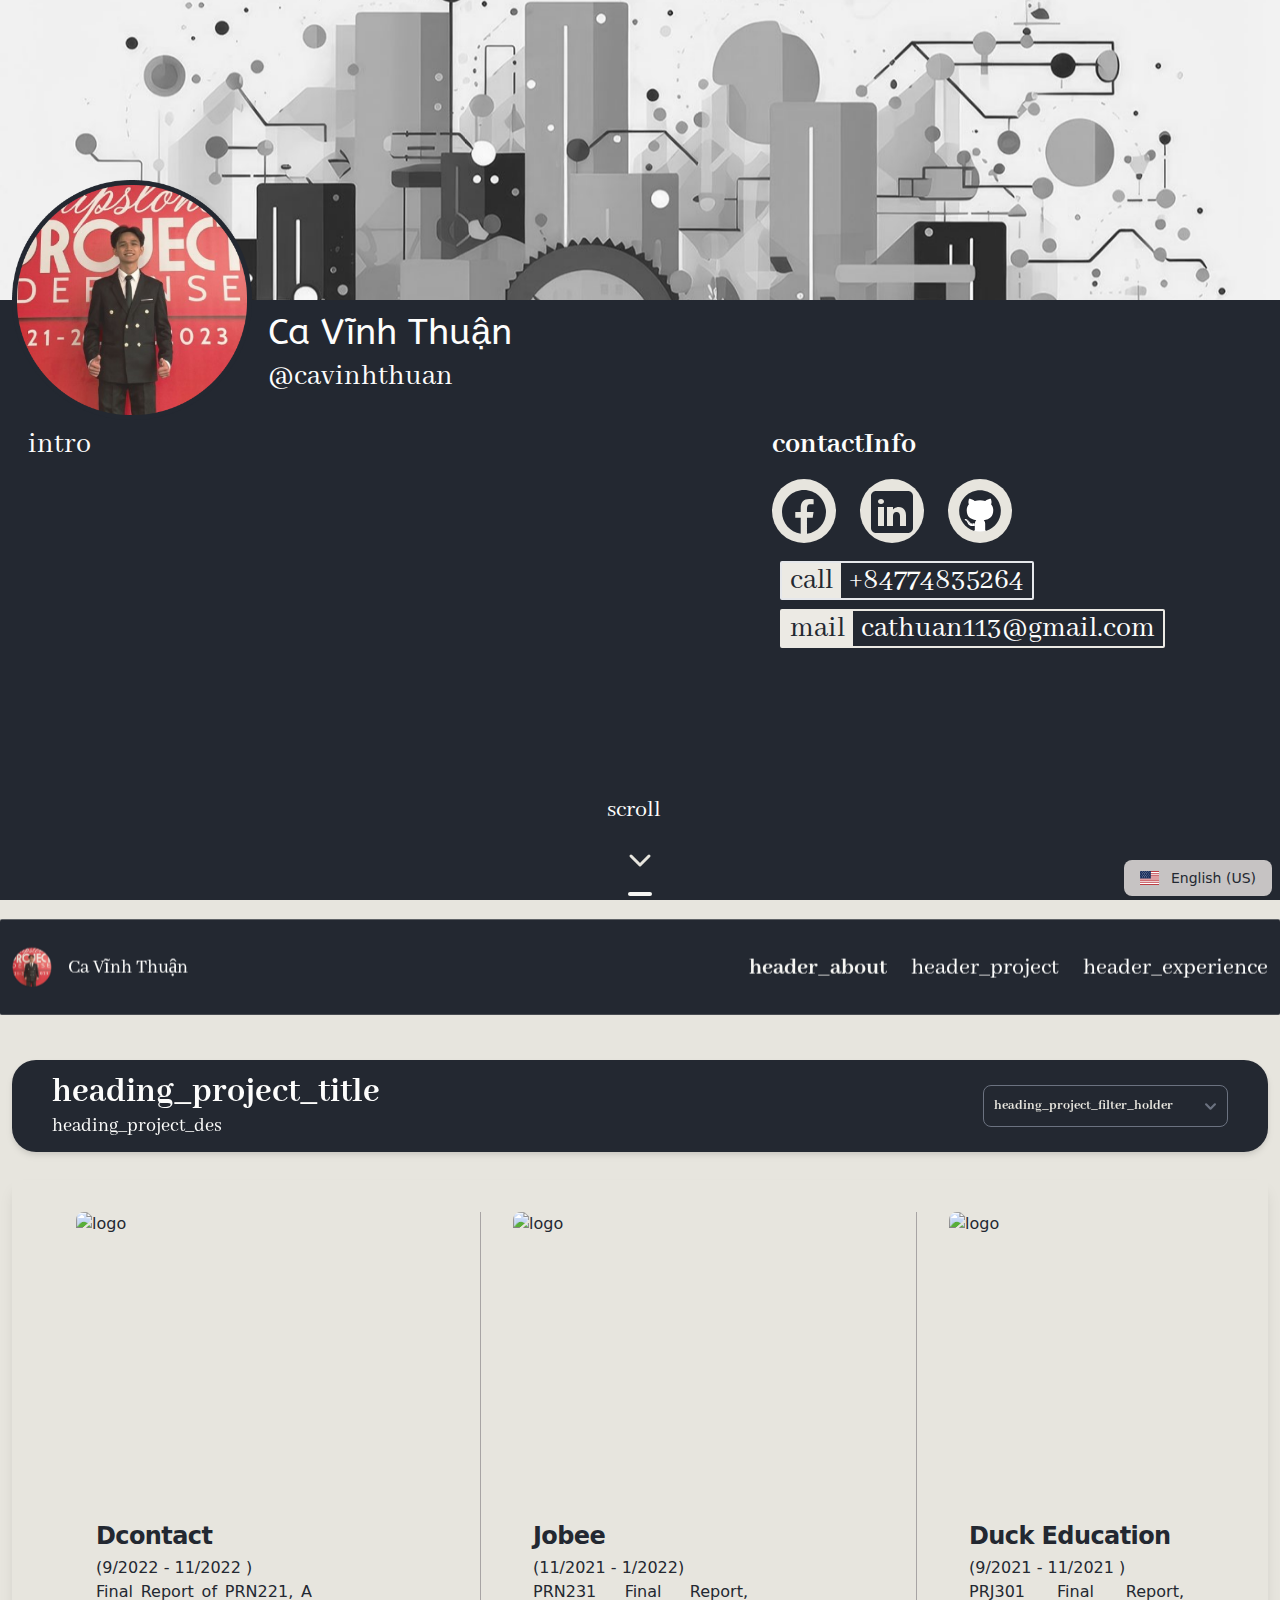
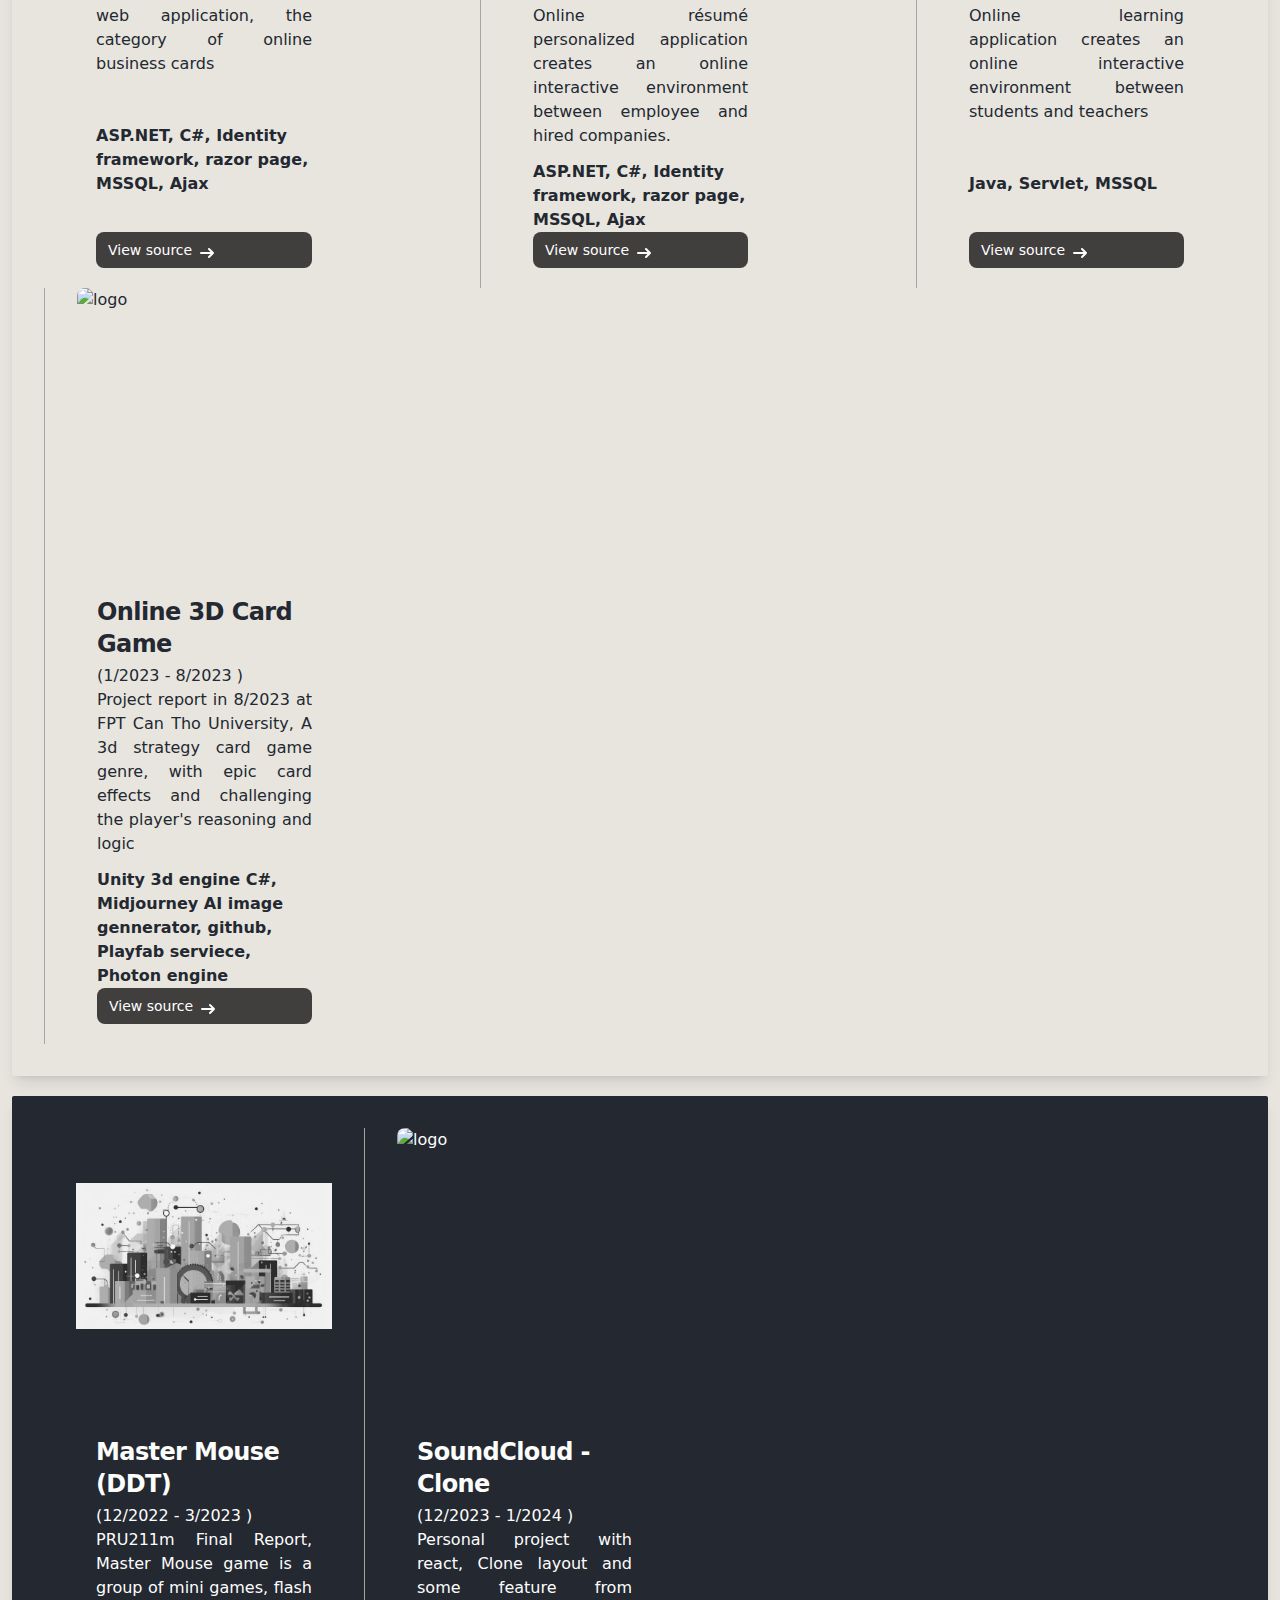
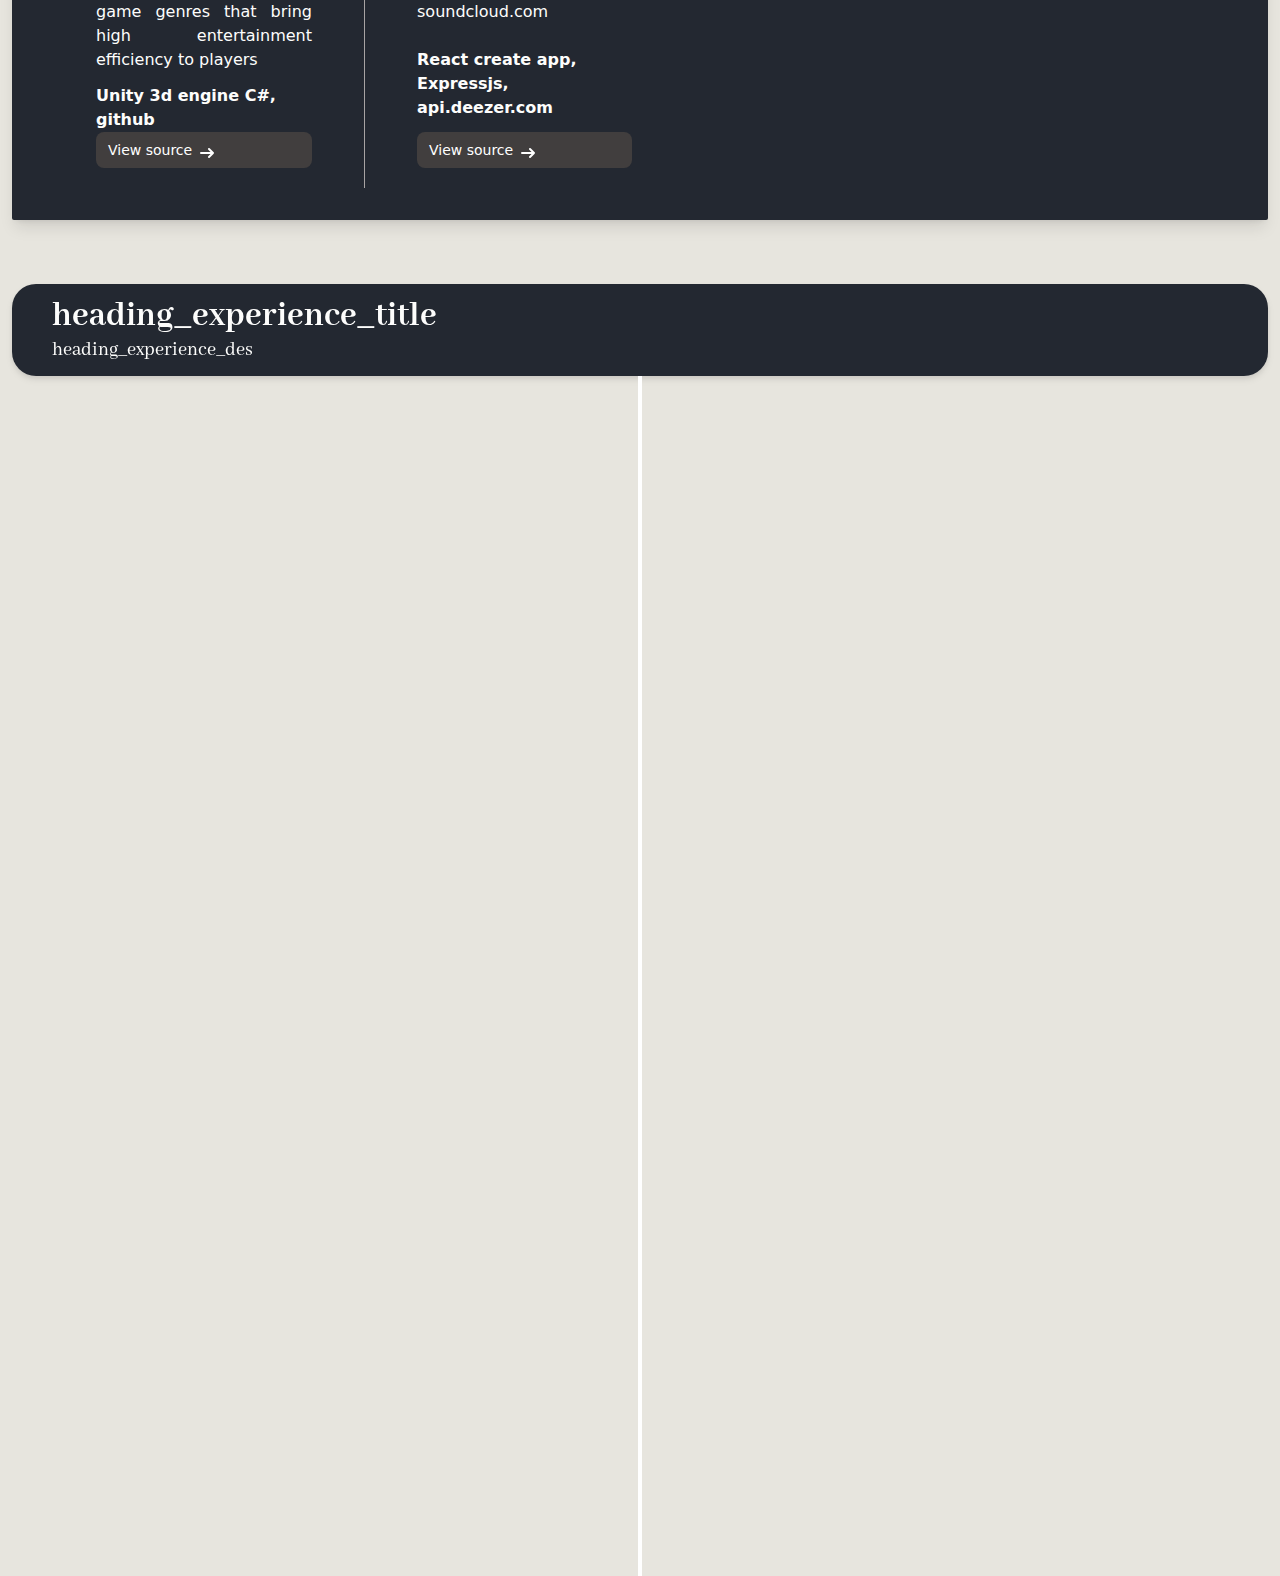
==== commit 74274afe: "Updates" ====
--- a/index.html
+++ b/index.html
@@ -1 +1 @@
-<!doctype html><html lang="en"><head><meta charset="utf-8"/><meta name="viewport" content="width=device-width,initial-scale=1"/><meta name="theme-color" content="#000000"/><meta name="description" content="Web site created using create-react-app"/><link rel="apple-touch-icon" href="/logo192.png"/><link rel="manifest" href="/manifest.json"/><script defer="defer" src="/static/js/main.8445de60.js"></script><link href="/static/css/main.74f4bddb.css" rel="stylesheet"></head><body><noscript>You need to enable JavaScript to run this app.</noscript><div id="root"></div></body></html>+<!doctype html><html lang="en"><head><meta charset="utf-8"/><meta name="viewport" content="width=device-width,initial-scale=1"/><link rel="apple-touch-icon" sizes="180x180" href="/apple-touch-icon.png"><link rel="icon" type="image/png" sizes="32x32" href="/favicon-32x32.png"><link rel="icon" type="image/png" sizes="16x16" href="/favicon-16x16.png"><meta name="msapplication-TileColor" content="#da532c"><meta name="theme-color" content="#000000"/><link rel="manifest" href="/manifest.json"/><script defer="defer" src="/static/js/main.003afc99.js"></script><link href="/static/css/main.4502767c.css" rel="stylesheet"></head><body><noscript>You need to enable JavaScript to run this app.</noscript><div id="root"></div></body></html>--- a/static/css/main.4502767c.css
+++ b/static/css/main.4502767c.css
@@ -0,0 +1,5 @@
+@import url(https://fonts.googleapis.com/css2?family=ABeeZee:ital@0;1&display=swap);@import url(https://fonts.googleapis.com/css2?family=ABeeZee:ital@0;1&family=Abhaya+Libre:wght@400;500;600;700;800&display=swap);
+/*
+! tailwindcss v3.4.1 | MIT License | https://tailwindcss.com
+*/*,:after,:before{border:0 solid #e5e7eb;box-sizing:border-box}:after,:before{--tw-content:""}:host,html{-webkit-text-size-adjust:100%;font-feature-settings:normal;-webkit-tap-highlight-color:transparent;font-family:ui-sans-serif,system-ui,sans-serif,Apple Color Emoji,Segoe UI Emoji,Segoe UI Symbol,Noto Color Emoji;font-variation-settings:normal;line-height:1.5;tab-size:4}body{line-height:inherit;margin:0}hr{border-top-width:1px;color:inherit;height:0}abbr:where([title]){-webkit-text-decoration:underline dotted;text-decoration:underline dotted}h1,h2,h3,h4,h5,h6{font-size:inherit;font-weight:inherit}a{color:inherit;text-decoration:inherit}b,strong{font-weight:bolder}code,kbd,pre,samp{font-feature-settings:normal;font-family:ui-monospace,SFMono-Regular,Menlo,Monaco,Consolas,Liberation Mono,Courier New,monospace;font-size:1em;font-variation-settings:normal}small{font-size:80%}sub,sup{font-size:75%;line-height:0;position:relative;vertical-align:initial}sub{bottom:-.25em}sup{top:-.5em}table{border-collapse:collapse;border-color:inherit;text-indent:0}button,input,optgroup,select,textarea{font-feature-settings:inherit;color:inherit;font-family:inherit;font-size:100%;font-variation-settings:inherit;font-weight:inherit;line-height:inherit;margin:0;padding:0}button,select{text-transform:none}[type=button],[type=reset],[type=submit],button{-webkit-appearance:button;background-color:initial;background-image:none}:-moz-focusring{outline:auto}:-moz-ui-invalid{box-shadow:none}progress{vertical-align:initial}::-webkit-inner-spin-button,::-webkit-outer-spin-button{height:auto}[type=search]{-webkit-appearance:textfield;outline-offset:-2px}::-webkit-search-decoration{-webkit-appearance:none}::-webkit-file-upload-button{-webkit-appearance:button;font:inherit}summary{display:list-item}blockquote,dd,dl,figure,h1,h2,h3,h4,h5,h6,hr,p,pre{margin:0}fieldset{margin:0}fieldset,legend{padding:0}menu,ol,ul{list-style:none;margin:0;padding:0}dialog{padding:0}textarea{resize:vertical}input::placeholder,textarea::placeholder{color:#9ca3af}[role=button],button{cursor:pointer}:disabled{cursor:default}audio,canvas,embed,iframe,img,object,svg,video{display:block;vertical-align:middle}img,video{height:auto;max-width:100%}[hidden]{display:none}.tooltip-arrow,.tooltip-arrow:before{background:inherit;height:8px;position:absolute;width:8px}.tooltip-arrow{visibility:hidden}.tooltip-arrow:before{content:"";transform:rotate(45deg);visibility:visible}[data-tooltip-style^=light]+.tooltip>.tooltip-arrow:before{border-color:#e5e7eb;border-style:solid}[data-tooltip-style^=light]+.tooltip[data-popper-placement^=top]>.tooltip-arrow:before{border-bottom-width:1px;border-right-width:1px}[data-tooltip-style^=light]+.tooltip[data-popper-placement^=right]>.tooltip-arrow:before{border-bottom-width:1px;border-left-width:1px}[data-tooltip-style^=light]+.tooltip[data-popper-placement^=bottom]>.tooltip-arrow:before{border-left-width:1px;border-top-width:1px}[data-tooltip-style^=light]+.tooltip[data-popper-placement^=left]>.tooltip-arrow:before{border-right-width:1px;border-top-width:1px}.tooltip[data-popper-placement^=top]>.tooltip-arrow{bottom:-4px}.tooltip[data-popper-placement^=bottom]>.tooltip-arrow{top:-4px}.tooltip[data-popper-placement^=left]>.tooltip-arrow{right:-4px}.tooltip[data-popper-placement^=right]>.tooltip-arrow{left:-4px}.tooltip.invisible>.tooltip-arrow:before{visibility:hidden}[data-popper-arrow],[data-popper-arrow]:before{background:inherit;height:8px;position:absolute;width:8px}[data-popper-arrow]{visibility:hidden}[data-popper-arrow]:after,[data-popper-arrow]:before{content:"";transform:rotate(45deg);visibility:visible}[data-popper-arrow]:after{background:inherit;height:9px;position:absolute;width:9px}[role=tooltip]>[data-popper-arrow]:before{border-color:#e5e7eb;border-style:solid}.dark [role=tooltip]>[data-popper-arrow]:before{border-color:#4b5563;border-style:solid}[role=tooltip]>[data-popper-arrow]:after{border-color:#e5e7eb;border-style:solid}.dark [role=tooltip]>[data-popper-arrow]:after{border-color:#4b5563;border-style:solid}[data-popover][role=tooltip][data-popper-placement^=top]>[data-popper-arrow]:after,[data-popover][role=tooltip][data-popper-placement^=top]>[data-popper-arrow]:before{border-bottom-width:1px;border-right-width:1px}[data-popover][role=tooltip][data-popper-placement^=right]>[data-popper-arrow]:after,[data-popover][role=tooltip][data-popper-placement^=right]>[data-popper-arrow]:before{border-bottom-width:1px;border-left-width:1px}[data-popover][role=tooltip][data-popper-placement^=bottom]>[data-popper-arrow]:after,[data-popover][role=tooltip][data-popper-placement^=bottom]>[data-popper-arrow]:before{border-left-width:1px;border-top-width:1px}[data-popover][role=tooltip][data-popper-placement^=left]>[data-popper-arrow]:after,[data-popover][role=tooltip][data-popper-placement^=left]>[data-popper-arrow]:before{border-right-width:1px;border-top-width:1px}[data-popover][role=tooltip][data-popper-placement^=top]>[data-popper-arrow]{bottom:-5px}[data-popover][role=tooltip][data-popper-placement^=bottom]>[data-popper-arrow]{top:-5px}[data-popover][role=tooltip][data-popper-placement^=left]>[data-popper-arrow]{right:-5px}[data-popover][role=tooltip][data-popper-placement^=right]>[data-popper-arrow]{left:-5px}[role=tooltip].invisible>[data-popper-arrow]:after,[role=tooltip].invisible>[data-popper-arrow]:before{visibility:hidden}[multiple],[type=date],[type=datetime-local],[type=email],[type=month],[type=number],[type=password],[type=search],[type=tel],[type=text],[type=time],[type=url],[type=week],select,textarea{--tw-shadow:0 0 #0000;-webkit-appearance:none;appearance:none;background-color:#fff;border-color:#6b7280;border-radius:0;border-width:1px;font-size:1rem;line-height:1.5rem;padding:.5rem .75rem}[multiple]:focus,[type=date]:focus,[type=datetime-local]:focus,[type=email]:focus,[type=month]:focus,[type=number]:focus,[type=password]:focus,[type=search]:focus,[type=tel]:focus,[type=text]:focus,[type=time]:focus,[type=url]:focus,[type=week]:focus,select:focus,textarea:focus{--tw-ring-inset:var(--tw-empty,/*!*/ /*!*/);--tw-ring-offset-width:0px;--tw-ring-offset-color:#fff;--tw-ring-color:#1c64f2;--tw-ring-offset-shadow:var(--tw-ring-inset) 0 0 0 var(--tw-ring-offset-width) var(--tw-ring-offset-color);--tw-ring-shadow:var(--tw-ring-inset) 0 0 0 calc(1px + var(--tw-ring-offset-width)) var(--tw-ring-color);border-color:#1c64f2;box-shadow:var(--tw-ring-offset-shadow),var(--tw-ring-shadow),var(--tw-shadow);outline:2px solid #0000;outline-offset:2px}input::placeholder,textarea::placeholder{color:#6b7280;opacity:1}::-webkit-datetime-edit-fields-wrapper{padding:0}::-webkit-date-and-time-value{min-height:1.5em}select:not([size]){background-image:url("data:image/svg+xml;charset=utf-8,%3Csvg aria-hidden='true' xmlns='http://www.w3.org/2000/svg' fill='none' viewBox='0 0 10 6'%3E%3Cpath stroke='%236B7280' stroke-linecap='round' stroke-linejoin='round' stroke-width='2' d='m1 1 4 4 4-4'/%3E%3C/svg%3E");background-position:right .75rem center;background-repeat:no-repeat;background-size:.75em .75em;padding-right:2.5rem;-webkit-print-color-adjust:exact;print-color-adjust:exact}:is([dir=rtl]) select:not([size]){background-position:left .75rem center;padding-left:0;padding-right:.75rem}[multiple]{background-image:none;background-position:0 0;background-repeat:repeat;background-size:initial;padding-right:.75rem;-webkit-print-color-adjust:inherit;print-color-adjust:inherit}[type=checkbox],[type=radio]{--tw-shadow:0 0 #0000;-webkit-appearance:none;appearance:none;background-color:#fff;background-origin:border-box;border-color:#6b7280;border-width:1px;color:#1c64f2;display:inline-block;flex-shrink:0;height:1rem;padding:0;-webkit-print-color-adjust:exact;print-color-adjust:exact;-webkit-user-select:none;user-select:none;vertical-align:middle;width:1rem}[type=checkbox]{border-radius:0}[type=radio]{border-radius:100%}[type=checkbox]:focus,[type=radio]:focus{--tw-ring-inset:var(--tw-empty,/*!*/ /*!*/);--tw-ring-offset-width:2px;--tw-ring-offset-color:#fff;--tw-ring-color:#1c64f2;--tw-ring-offset-shadow:var(--tw-ring-inset) 0 0 0 var(--tw-ring-offset-width) var(--tw-ring-offset-color);--tw-ring-shadow:var(--tw-ring-inset) 0 0 0 calc(2px + var(--tw-ring-offset-width)) var(--tw-ring-color);box-shadow:var(--tw-ring-offset-shadow),var(--tw-ring-shadow),var(--tw-shadow);outline:2px solid #0000;outline-offset:2px}.dark [type=checkbox]:checked,.dark [type=radio]:checked,[type=checkbox]:checked,[type=radio]:checked{background-color:currentColor;background-position:50%;background-repeat:no-repeat;background-size:.55em .55em;border-color:#0000}[type=checkbox]:checked{background-image:url("data:image/svg+xml;charset=utf-8,%3Csvg aria-hidden='true' xmlns='http://www.w3.org/2000/svg' fill='none' viewBox='0 0 16 12'%3E%3Cpath stroke='%23fff' stroke-linecap='round' stroke-linejoin='round' stroke-width='3' d='M1 5.917 5.724 10.5 15 1.5'/%3E%3C/svg%3E");background-repeat:no-repeat;background-size:.55em .55em;-webkit-print-color-adjust:exact;print-color-adjust:exact}.dark [type=radio]:checked,[type=radio]:checked{background-image:url("data:image/svg+xml;charset=utf-8,%3Csvg viewBox='0 0 16 16' fill='%23fff' xmlns='http://www.w3.org/2000/svg'%3E%3Ccircle cx='8' cy='8' r='3'/%3E%3C/svg%3E");background-size:1em 1em}[type=checkbox]:indeterminate{background-image:url("data:image/svg+xml;charset=utf-8,%3Csvg aria-hidden='true' xmlns='http://www.w3.org/2000/svg' fill='none' viewBox='0 0 16 12'%3E%3Cpath stroke='%23fff' stroke-linecap='round' stroke-linejoin='round' stroke-width='3' d='M.5 6h14'/%3E%3C/svg%3E");background-position:50%;background-repeat:no-repeat;background-size:.55em .55em;-webkit-print-color-adjust:exact;print-color-adjust:exact}[type=checkbox]:indeterminate,[type=checkbox]:indeterminate:focus,[type=checkbox]:indeterminate:hover{background-color:currentColor;border-color:#0000}[type=file]{background:#0000 none repeat 0 0/auto auto padding-box border-box scroll;background:initial;border-color:inherit;border-radius:0;border-width:0;font-size:inherit;line-height:inherit;padding:0}[type=file]:focus{outline:1px auto inherit}input[type=file]::-webkit-file-upload-button{background:#1f2937;border:0;color:#fff;cursor:pointer;font-size:.875rem;font-weight:500;margin-inline-end:1rem;margin-inline-start:-1rem;padding:.625rem 1rem .625rem 2rem}input[type=file]::file-selector-button{background:#1f2937;border:0;color:#fff;cursor:pointer;font-size:.875rem;font-weight:500;margin-inline-end:1rem;margin-inline-start:-1rem;padding:.625rem 1rem .625rem 2rem}input[type=file]::-webkit-file-upload-button:hover{background:#374151}input[type=file]::file-selector-button:hover{background:#374151}:is([dir=rtl]) input[type=file]::-webkit-file-upload-button{padding-left:1rem;padding-right:2rem}:is([dir=rtl]) input[type=file]::file-selector-button{padding-left:1rem;padding-right:2rem}.dark input[type=file]::-webkit-file-upload-button{background:#4b5563;color:#fff}.dark input[type=file]::file-selector-button{background:#4b5563;color:#fff}.dark input[type=file]::-webkit-file-upload-button:hover{background:#6b7280}.dark input[type=file]::file-selector-button:hover{background:#6b7280}input[type=range]::-webkit-slider-thumb{appearance:none;-moz-appearance:none;-webkit-appearance:none;background:#1c64f2;border:0;border-radius:9999px;cursor:pointer;height:1.25rem;width:1.25rem}input[type=range]:disabled::-webkit-slider-thumb{background:#9ca3af}.dark input[type=range]:disabled::-webkit-slider-thumb{background:#6b7280}input[type=range]:focus::-webkit-slider-thumb{--tw-ring-offset-shadow:var(--tw-ring-inset) 0 0 0 var(--tw-ring-offset-width) var(--tw-ring-offset-color);--tw-ring-shadow:var(--tw-ring-inset) 0 0 0 calc(4px + var(--tw-ring-offset-width)) var(--tw-ring-color);--tw-ring-opacity:1px;--tw-ring-color:rgb(164 202 254/var(--tw-ring-opacity));box-shadow:var(--tw-ring-offset-shadow),var(--tw-ring-shadow),0 0 #0000;box-shadow:var(--tw-ring-offset-shadow),var(--tw-ring-shadow),var(--tw-shadow,0 0 #0000);outline:2px solid #0000;outline-offset:2px}input[type=range]::-moz-range-thumb{appearance:none;-moz-appearance:none;-webkit-appearance:none;background:#1c64f2;border:0;border-radius:9999px;cursor:pointer;height:1.25rem;width:1.25rem}input[type=range]:disabled::-moz-range-thumb{background:#9ca3af}.dark input[type=range]:disabled::-moz-range-thumb{background:#6b7280}input[type=range]::-moz-range-progress{background:#3f83f8}input[type=range]::-ms-fill-lower{background:#3f83f8}.toggle-bg:after{background:#fff;border-color:#d1d5db;border-radius:9999px;border-width:1px;box-shadow:var(--tw-ring-inset) 0 0 0 calc(var(--tw-ring-offset-width)) var(--tw-ring-color);content:"";height:1.25rem;left:.125rem;position:absolute;top:.125rem;transition-duration:.15s;transition-property:background-color,border-color,color,fill,stroke,opacity,box-shadow,transform,filter,backdrop-filter,-webkit-backdrop-filter;width:1.25rem}input:checked+.toggle-bg:after{border-color:#fff;transform:translateX(100%)}input:checked+.toggle-bg{background:#1c64f2;border-color:#1c64f2}*,:after,:before{--tw-border-spacing-x:0;--tw-border-spacing-y:0;--tw-translate-x:0;--tw-translate-y:0;--tw-rotate:0;--tw-skew-x:0;--tw-skew-y:0;--tw-scale-x:1;--tw-scale-y:1;--tw-pan-x: ;--tw-pan-y: ;--tw-pinch-zoom: ;--tw-scroll-snap-strictness:proximity;--tw-gradient-from-position: ;--tw-gradient-via-position: ;--tw-gradient-to-position: ;--tw-ordinal: ;--tw-slashed-zero: ;--tw-numeric-figure: ;--tw-numeric-spacing: ;--tw-numeric-fraction: ;--tw-ring-inset: ;--tw-ring-offset-width:0px;--tw-ring-offset-color:#fff;--tw-ring-color:#3f83f880;--tw-ring-offset-shadow:0 0 #0000;--tw-ring-shadow:0 0 #0000;--tw-shadow:0 0 #0000;--tw-shadow-colored:0 0 #0000;--tw-blur: ;--tw-brightness: ;--tw-contrast: ;--tw-grayscale: ;--tw-hue-rotate: ;--tw-invert: ;--tw-saturate: ;--tw-sepia: ;--tw-drop-shadow: ;--tw-backdrop-blur: ;--tw-backdrop-brightness: ;--tw-backdrop-contrast: ;--tw-backdrop-grayscale: ;--tw-backdrop-hue-rotate: ;--tw-backdrop-invert: ;--tw-backdrop-opacity: ;--tw-backdrop-saturate: ;--tw-backdrop-sepia: }::backdrop{--tw-border-spacing-x:0;--tw-border-spacing-y:0;--tw-translate-x:0;--tw-translate-y:0;--tw-rotate:0;--tw-skew-x:0;--tw-skew-y:0;--tw-scale-x:1;--tw-scale-y:1;--tw-pan-x: ;--tw-pan-y: ;--tw-pinch-zoom: ;--tw-scroll-snap-strictness:proximity;--tw-gradient-from-position: ;--tw-gradient-via-position: ;--tw-gradient-to-position: ;--tw-ordinal: ;--tw-slashed-zero: ;--tw-numeric-figure: ;--tw-numeric-spacing: ;--tw-numeric-fraction: ;--tw-ring-inset: ;--tw-ring-offset-width:0px;--tw-ring-offset-color:#fff;--tw-ring-color:#3f83f880;--tw-ring-offset-shadow:0 0 #0000;--tw-ring-shadow:0 0 #0000;--tw-shadow:0 0 #0000;--tw-shadow-colored:0 0 #0000;--tw-blur: ;--tw-brightness: ;--tw-contrast: ;--tw-grayscale: ;--tw-hue-rotate: ;--tw-invert: ;--tw-saturate: ;--tw-sepia: ;--tw-drop-shadow: ;--tw-backdrop-blur: ;--tw-backdrop-brightness: ;--tw-backdrop-contrast: ;--tw-backdrop-grayscale: ;--tw-backdrop-hue-rotate: ;--tw-backdrop-invert: ;--tw-backdrop-opacity: ;--tw-backdrop-saturate: ;--tw-backdrop-sepia: }.container{width:100%}@media (min-width:640px){.container{max-width:640px}}@media (min-width:768px){.container{max-width:768px}}@media (min-width:1024px){.container{max-width:1024px}}@media (min-width:1280px){.container{max-width:1280px}}@media (min-width:1536px){.container{max-width:1536px}}.sr-only{clip:rect(0,0,0,0);border-width:0;height:1px;margin:-1px;overflow:hidden;padding:0;position:absolute;white-space:nowrap;width:1px}.pointer-events-auto{pointer-events:auto}.visible{visibility:visible}.invisible{visibility:hidden}.collapse{visibility:collapse}.static{position:static}.fixed{position:fixed}.absolute{position:absolute}.relative{position:relative}.sticky{position:-webkit-sticky;position:sticky}.inset-0{inset:0}.-right-0{right:0}.bottom-0{bottom:0}.bottom-1{bottom:.25rem}.bottom-\[60px\]{bottom:60px}.left-0{left:0}.left-1\/2{left:50%}.right-0{right:0}.top-0{top:0}.z-10{z-index:10}.z-20{z-index:20}.z-30{z-index:30}.z-40{z-index:40}.z-50{z-index:50}.mx-auto{margin-left:auto;margin-right:auto}.my-4{margin-bottom:1rem;margin-top:1rem}.my-auto{margin-bottom:auto;margin-top:auto}.mb-1{margin-bottom:.25rem}.mb-2{margin-bottom:.5rem}.mb-3{margin-bottom:.75rem}.ml-auto{margin-left:auto}.mr-2{margin-right:.5rem}.mr-4{margin-right:1rem}.ms-2{margin-inline-start:.5rem}.ms-3{margin-inline-start:.75rem}.mt-16{margin-top:4rem}.mt-2{margin-top:.5rem}.mt-3{margin-top:.75rem}.mt-4{margin-top:1rem}.mt-5{margin-top:1.25rem}.mt-7{margin-top:1.75rem}.box-border{box-sizing:border-box}.block{display:block}.inline-block{display:inline-block}.inline{display:inline}.flex{display:flex}.inline-flex{display:inline-flex}.table{display:table}.grid{display:grid}.hidden{display:none}.aspect-square{aspect-ratio:1/1}.h-1{height:.25rem}.h-1\/3{height:33.333333%}.h-10{height:2.5rem}.h-2\/3{height:66.666667%}.h-3{height:.75rem}.h-3\.5{height:.875rem}.h-4{height:1rem}.h-40{height:10rem}.h-5{height:1.25rem}.h-6{height:1.5rem}.h-9{height:2.25rem}.h-full{height:100%}.h-max{height:-webkit-max-content;height:max-content}.h-screen{height:100vh}.w-1\/2{width:50%}.w-10{width:2.5rem}.w-3{width:.75rem}.w-3\.5{width:.875rem}.w-4{width:1rem}.w-40{width:10rem}.w-5{width:1.25rem}.w-6{width:1.5rem}.w-64{width:16rem}.w-72{width:18rem}.w-full{width:100%}.min-w-72{min-width:18rem}.min-w-80{min-width:20rem}.max-w-md{max-width:28rem}.max-w-xs{max-width:20rem}.flex-1{flex:1 1}.flex-shrink{flex-shrink:1}.flex-shrink-0{flex-shrink:0}.flex-grow{flex-grow:1}.basis-72{flex-basis:18rem}.-translate-x-1\/2{--tw-translate-x:-50%}.-translate-x-1\/2,.-translate-x-full{transform:translate(var(--tw-translate-x),var(--tw-translate-y)) rotate(var(--tw-rotate)) skewX(var(--tw-skew-x)) skewY(var(--tw-skew-y)) scaleX(var(--tw-scale-x)) scaleY(var(--tw-scale-y))}.-translate-x-full{--tw-translate-x:-100%}.-translate-y-1\/2{--tw-translate-y:-50%}.-translate-y-1\/2,.-translate-y-full{transform:translate(var(--tw-translate-x),var(--tw-translate-y)) rotate(var(--tw-rotate)) skewX(var(--tw-skew-x)) skewY(var(--tw-skew-y)) scaleX(var(--tw-scale-x)) scaleY(var(--tw-scale-y))}.-translate-y-full{--tw-translate-y:-100%}.translate-x-0{--tw-translate-x:0px}.translate-x-0,.translate-x-full{transform:translate(var(--tw-translate-x),var(--tw-translate-y)) rotate(var(--tw-rotate)) skewX(var(--tw-skew-x)) skewY(var(--tw-skew-y)) scaleX(var(--tw-scale-x)) scaleY(var(--tw-scale-y))}.translate-x-full{--tw-translate-x:100%}.translate-y-full{--tw-translate-y:100%}.rotate-180,.translate-y-full{transform:translate(var(--tw-translate-x),var(--tw-translate-y)) rotate(var(--tw-rotate)) skewX(var(--tw-skew-x)) skewY(var(--tw-skew-y)) scaleX(var(--tw-scale-x)) scaleY(var(--tw-scale-y))}.rotate-180{--tw-rotate:180deg}.transform{transform:translate(var(--tw-translate-x),var(--tw-translate-y)) rotate(var(--tw-rotate)) skewX(var(--tw-skew-x)) skewY(var(--tw-skew-y)) scaleX(var(--tw-scale-x)) scaleY(var(--tw-scale-y))}.transform-none{transform:none}@keyframes bounce{0%,to{animation-timing-function:cubic-bezier(.8,0,1,1);transform:translateY(-25%)}50%{animation-timing-function:cubic-bezier(0,0,.2,1);transform:none}}.animate-bounce{animation:bounce 1s infinite}@keyframes ping{75%,to{opacity:0;transform:scale(2)}}.animate-ping{animation:ping 1s cubic-bezier(0,0,.2,1) infinite}.cursor-default{cursor:default}.cursor-not-allowed{cursor:not-allowed}.cursor-pointer{cursor:pointer}.select-none{-webkit-user-select:none;user-select:none}.resize{resize:both}.list-none{list-style-type:none}.grid-cols-4{grid-template-columns:repeat(4,minmax(0,1fr))}.grid-cols-7{grid-template-columns:repeat(7,minmax(0,1fr))}.flex-row{flex-direction:row}.flex-col{flex-direction:column}.flex-wrap{flex-wrap:wrap}.items-start{align-items:flex-start}.items-end{align-items:flex-end}.items-center{align-items:center}.justify-start{justify-content:flex-start}.justify-end{justify-content:flex-end}.justify-center{justify-content:center}.justify-between{justify-content:space-between}.gap-2{gap:.5rem}.gap-3{gap:.75rem}.gap-4{gap:1rem}.gap-6{gap:1.5rem}.space-x-1>:not([hidden])~:not([hidden]){--tw-space-x-reverse:0;margin-left:calc(.25rem*(1 - var(--tw-space-x-reverse)));margin-right:calc(.25rem*var(--tw-space-x-reverse))}.space-x-2>:not([hidden])~:not([hidden]){--tw-space-x-reverse:0;margin-left:calc(.5rem*(1 - var(--tw-space-x-reverse)));margin-right:calc(.5rem*var(--tw-space-x-reverse))}.divide-y>:not([hidden])~:not([hidden]){--tw-divide-y-reverse:0;border-bottom-width:calc(1px*var(--tw-divide-y-reverse));border-top-width:calc(1px*(1 - var(--tw-divide-y-reverse)))}.divide-gray-100>:not([hidden])~:not([hidden]){--tw-divide-opacity:1;border-color:rgb(243 244 246/var(--tw-divide-opacity))}.divide-secondary-300>:not([hidden])~:not([hidden]){--tw-divide-opacity:1;border-color:rgb(168 164 164/var(--tw-divide-opacity))}.self-stretch{align-self:stretch}.overflow-hidden{overflow:hidden}.scroll-smooth{scroll-behavior:smooth}.rounded-3xl{border-radius:1.5rem}.rounded-full{border-radius:9999px}.rounded-lg{border-radius:.5rem}.rounded-sm{border-radius:.125rem}.rounded-e-lg{border-end-end-radius:.5rem;border-start-end-radius:.5rem}.rounded-l-lg{border-bottom-left-radius:.5rem;border-top-left-radius:.5rem}.rounded-r-lg{border-bottom-right-radius:.5rem;border-top-right-radius:.5rem}.rounded-s-lg{border-end-start-radius:.5rem;border-start-start-radius:.5rem}.rounded-t-lg{border-top-left-radius:.5rem;border-top-right-radius:.5rem}.border{border-width:1px}.border-0{border-width:0}.border-2{border-width:2px}.border-solid{border-style:solid}.\!border-primary-700{--tw-border-opacity:1!important;border-color:rgb(188 183 163/var(--tw-border-opacity))!important}.border-blue-600{--tw-border-opacity:1;border-color:rgb(28 100 242/var(--tw-border-opacity))}.border-blue-700{--tw-border-opacity:1;border-color:rgb(26 86 219/var(--tw-border-opacity))}.border-gray-100{--tw-border-opacity:1;border-color:rgb(243 244 246/var(--tw-border-opacity))}.border-gray-300{--tw-border-opacity:1;border-color:rgb(209 213 219/var(--tw-border-opacity))}.border-primary-400{--tw-border-opacity:1;border-color:rgb(236 234 228/var(--tw-border-opacity))}.\!bg-primary-600{--tw-bg-opacity:1!important;background-color:rgb(212 209 196/var(--tw-bg-opacity))!important}.\!bg-primary-700{--tw-bg-opacity:1!important;background-color:rgb(188 183 163/var(--tw-bg-opacity))!important}.bg-blue-700{--tw-bg-opacity:1;background-color:rgb(26 86 219/var(--tw-bg-opacity))}.bg-dark-500{--tw-bg-opacity:1;background-color:rgb(35 40 49/var(--tw-bg-opacity))}.bg-gray-100{--tw-bg-opacity:1;background-color:rgb(243 244 246/var(--tw-bg-opacity))}.bg-gray-200{--tw-bg-opacity:1;background-color:rgb(229 231 235/var(--tw-bg-opacity))}.bg-gray-800{--tw-bg-opacity:1;background-color:rgb(31 41 55/var(--tw-bg-opacity))}.bg-gray-900\/50{background-color:#11182780}.bg-primary-200{--tw-bg-opacity:1;background-color:rgb(246 246 243/var(--tw-bg-opacity))}.bg-primary-400{--tw-bg-opacity:1;background-color:rgb(236 234 228/var(--tw-bg-opacity))}.bg-primary-500{--tw-bg-opacity:1;background-color:rgb(231 229 222/var(--tw-bg-opacity))}.bg-secondary-200{--tw-bg-opacity:1;background-color:rgb(198 195 195/var(--tw-bg-opacity))}.bg-secondary-500{--tw-bg-opacity:1;background-color:rgb(110 105 105/var(--tw-bg-opacity))}.bg-secondary-700{--tw-bg-opacity:1;background-color:rgb(65 62 62/var(--tw-bg-opacity))}.bg-white{--tw-bg-opacity:1;background-color:rgb(255 255 255/var(--tw-bg-opacity))}.bg-white\/50{background-color:#ffffff80}.bg-center{background-position:50%}.object-contain{object-fit:contain}.object-fill{object-fit:fill}.p-1{padding:.25rem}.p-2{padding:.5rem}.p-2\.5{padding:.625rem}.p-3{padding:.75rem}.p-4{padding:1rem}.p-5{padding:1.25rem}.p-7{padding:1.75rem}.px-10{padding-left:2.5rem;padding-right:2.5rem}.px-2{padding-left:.5rem;padding-right:.5rem}.px-3{padding-left:.75rem;padding-right:.75rem}.px-4{padding-left:1rem;padding-right:1rem}.px-5{padding-left:1.25rem;padding-right:1.25rem}.px-7{padding-left:1.75rem;padding-right:1.75rem}.py-2{padding-bottom:.5rem;padding-top:.5rem}.py-2\.5{padding-bottom:.625rem;padding-top:.625rem}.py-3{padding-bottom:.75rem;padding-top:.75rem}.pr-2{padding-right:.5rem}.pt-2{padding-top:.5rem}.pt-20{padding-top:5rem}.text-center{text-align:center}.text-justify{text-align:justify}.text-2xl{font-size:1.5rem;line-height:2rem}.text-3xl{font-size:1.875rem;line-height:2.25rem}.text-base{font-size:1rem;line-height:1.5rem}.text-lg{font-size:1.125rem;line-height:1.75rem}.text-sm{font-size:.875rem;line-height:1.25rem}.text-xl{font-size:1.25rem;line-height:1.75rem}.font-bold{font-weight:700}.font-medium{font-weight:500}.font-normal{font-weight:400}.font-semibold{font-weight:600}.leading-6{line-height:1.5rem}.leading-9{line-height:2.25rem}.tracking-tight{letter-spacing:-.025em}.text-blue-600{--tw-text-opacity:1;color:rgb(28 100 242/var(--tw-text-opacity))}.text-dark-500{--tw-text-opacity:1;color:rgb(35 40 49/var(--tw-text-opacity))}.text-gray-500{--tw-text-opacity:1;color:rgb(107 114 128/var(--tw-text-opacity))}.text-gray-700{--tw-text-opacity:1;color:rgb(55 65 81/var(--tw-text-opacity))}.text-gray-800{--tw-text-opacity:1;color:rgb(31 41 55/var(--tw-text-opacity))}.text-gray-900{--tw-text-opacity:1;color:rgb(17 24 39/var(--tw-text-opacity))}.text-primary-200{--tw-text-opacity:1;color:rgb(246 246 243/var(--tw-text-opacity))}.text-primary-50{--tw-text-opacity:1;color:rgb(253 253 252/var(--tw-text-opacity))}.text-primary-500{--tw-text-opacity:1;color:rgb(231 229 222/var(--tw-text-opacity))}.text-secondary-500{--tw-text-opacity:1;color:rgb(110 105 105/var(--tw-text-opacity))}.text-white{--tw-text-opacity:1;color:rgb(255 255 255/var(--tw-text-opacity))}.opacity-0{opacity:0}.opacity-100{opacity:1}.opacity-5{opacity:.05}.shadow{--tw-shadow:0 1px 3px 0 #0000001a,0 1px 2px -1px #0000001a;--tw-shadow-colored:0 1px 3px 0 var(--tw-shadow-color),0 1px 2px -1px var(--tw-shadow-color)}.shadow,.shadow-lg{box-shadow:0 0 #0000,0 0 #0000,var(--tw-shadow);box-shadow:var(--tw-ring-offset-shadow,0 0 #0000),var(--tw-ring-shadow,0 0 #0000),var(--tw-shadow)}.shadow-lg{--tw-shadow:0 10px 15px -3px #0000001a,0 4px 6px -4px #0000001a;--tw-shadow-colored:0 10px 15px -3px var(--tw-shadow-color),0 4px 6px -4px var(--tw-shadow-color)}.outline{outline-style:solid}.blur{--tw-blur:blur(8px)}.blur,.drop-shadow-md{filter:var(--tw-blur) var(--tw-brightness) var(--tw-contrast) var(--tw-grayscale) var(--tw-hue-rotate) var(--tw-invert) var(--tw-saturate) var(--tw-sepia) var(--tw-drop-shadow)}.drop-shadow-md{--tw-drop-shadow:drop-shadow(0 4px 3px #00000012) drop-shadow(0 2px 2px #0000000f)}.filter{filter:var(--tw-blur) var(--tw-brightness) var(--tw-contrast) var(--tw-grayscale) var(--tw-hue-rotate) var(--tw-invert) var(--tw-saturate) var(--tw-sepia) var(--tw-drop-shadow)}.transition{transition-duration:.15s;transition-property:color,background-color,border-color,text-decoration-color,fill,stroke,opacity,box-shadow,transform,filter,-webkit-backdrop-filter;transition-property:color,background-color,border-color,text-decoration-color,fill,stroke,opacity,box-shadow,transform,filter,backdrop-filter;transition-property:color,background-color,border-color,text-decoration-color,fill,stroke,opacity,box-shadow,transform,filter,backdrop-filter,-webkit-backdrop-filter;transition-timing-function:cubic-bezier(.4,0,.2,1)}.transition-opacity{transition-duration:.15s;transition-property:opacity;transition-timing-function:cubic-bezier(.4,0,.2,1)}.transition-transform{transition-duration:.15s;transition-property:transform;transition-timing-function:cubic-bezier(.4,0,.2,1)}.duration-300{transition-duration:.3s}.duration-700{transition-duration:.7s}.ease-out{transition-timing-function:cubic-bezier(0,0,.2,1)}.odd\:bg-primary-500:nth-child(odd){--tw-bg-opacity:1;background-color:rgb(231 229 222/var(--tw-bg-opacity))}.even\:bg-dark-500:nth-child(2n){--tw-bg-opacity:1;background-color:rgb(35 40 49/var(--tw-bg-opacity))}.even\:text-primary-50:nth-child(2n){--tw-text-opacity:1;color:rgb(253 253 252/var(--tw-text-opacity))}.hover\:border-gray-300:hover{--tw-border-opacity:1;border-color:rgb(209 213 219/var(--tw-border-opacity))}.hover\:\!bg-primary-800:hover{--tw-bg-opacity:1!important;background-color:rgb(158 151 122/var(--tw-bg-opacity))!important}.hover\:bg-blue-800:hover{--tw-bg-opacity:1;background-color:rgb(30 66 159/var(--tw-bg-opacity))}.hover\:bg-gray-100:hover{--tw-bg-opacity:1;background-color:rgb(243 244 246/var(--tw-bg-opacity))}.hover\:bg-white:hover{--tw-bg-opacity:1;background-color:rgb(255 255 255/var(--tw-bg-opacity))}.hover\:text-blue-600:hover{--tw-text-opacity:1;color:rgb(28 100 242/var(--tw-text-opacity))}.hover\:text-gray-600:hover{--tw-text-opacity:1;color:rgb(75 85 99/var(--tw-text-opacity))}.hover\:text-gray-900:hover{--tw-text-opacity:1;color:rgb(17 24 39/var(--tw-text-opacity))}.hover\:text-primary-500:hover{--tw-text-opacity:1;color:rgb(231 229 222/var(--tw-text-opacity))}.hover\:text-secondary-500:hover{--tw-text-opacity:1;color:rgb(110 105 105/var(--tw-text-opacity))}.hover\:decoration-dashed:hover{text-decoration-style:dashed}.focus\:border-blue-500:focus{--tw-border-opacity:1;border-color:rgb(63 131 248/var(--tw-border-opacity))}.focus\:outline-none:focus{outline:2px solid #0000;outline-offset:2px}.focus\:ring-2:focus{--tw-ring-offset-shadow:var(--tw-ring-inset) 0 0 0 var(--tw-ring-offset-width) var(--tw-ring-offset-color);--tw-ring-shadow:var(--tw-ring-inset) 0 0 0 calc(2px + var(--tw-ring-offset-width)) var(--tw-ring-color)}.focus\:ring-2:focus,.focus\:ring-4:focus{box-shadow:var(--tw-ring-offset-shadow),var(--tw-ring-shadow),0 0 #0000;box-shadow:var(--tw-ring-offset-shadow),var(--tw-ring-shadow),var(--tw-shadow,0 0 #0000)}.focus\:ring-4:focus{--tw-ring-offset-shadow:var(--tw-ring-inset) 0 0 0 var(--tw-ring-offset-width) var(--tw-ring-offset-color);--tw-ring-shadow:var(--tw-ring-inset) 0 0 0 calc(4px + var(--tw-ring-offset-width)) var(--tw-ring-color)}.focus\:\!ring-primary-300:focus{--tw-ring-opacity:1!important;--tw-ring-color:rgb(240 239 234/var(--tw-ring-opacity))!important}.focus\:ring-blue-300:focus{--tw-ring-opacity:1;--tw-ring-color:rgb(164 202 254/var(--tw-ring-opacity))}.focus\:ring-blue-500:focus{--tw-ring-opacity:1;--tw-ring-color:rgb(63 131 248/var(--tw-ring-opacity))}.focus\:ring-gray-200:focus{--tw-ring-opacity:1;--tw-ring-color:rgb(229 231 235/var(--tw-ring-opacity))}:is(.dark .dark\:border-blue-500){--tw-border-opacity:1;border-color:rgb(63 131 248/var(--tw-border-opacity))}:is(.dark .dark\:border-gray-600){--tw-border-opacity:1;border-color:rgb(75 85 99/var(--tw-border-opacity))}:is(.dark .dark\:border-gray-700){--tw-border-opacity:1;border-color:rgb(55 65 81/var(--tw-border-opacity))}:is(.dark .dark\:border-transparent){border-color:#0000}:is(.dark .dark\:\!bg-primary-600){--tw-bg-opacity:1!important;background-color:rgb(212 209 196/var(--tw-bg-opacity))!important}:is(.dark .dark\:\!bg-primary-700){--tw-bg-opacity:1!important;background-color:rgb(188 183 163/var(--tw-bg-opacity))!important}:is(.dark .dark\:bg-blue-600){--tw-bg-opacity:1;background-color:rgb(28 100 242/var(--tw-bg-opacity))}:is(.dark .dark\:bg-gray-600){--tw-bg-opacity:1;background-color:rgb(75 85 99/var(--tw-bg-opacity))}:is(.dark .dark\:bg-gray-700){--tw-bg-opacity:1;background-color:rgb(55 65 81/var(--tw-bg-opacity))}:is(.dark .dark\:bg-gray-800){--tw-bg-opacity:1;background-color:rgb(31 41 55/var(--tw-bg-opacity))}:is(.dark .dark\:bg-gray-800\/50){background-color:#1f293780}:is(.dark .dark\:bg-gray-900\/80){background-color:#111827cc}:is(.dark .dark\:text-blue-500){--tw-text-opacity:1;color:rgb(63 131 248/var(--tw-text-opacity))}:is(.dark .dark\:text-gray-400){--tw-text-opacity:1;color:rgb(156 163 175/var(--tw-text-opacity))}:is(.dark .dark\:text-white){--tw-text-opacity:1;color:rgb(255 255 255/var(--tw-text-opacity))}:is(.dark .dark\:placeholder-gray-400)::placeholder{--tw-placeholder-opacity:1;color:rgb(156 163 175/var(--tw-placeholder-opacity))}:is(.dark .dark\:hover\:\!bg-primary-700:hover){--tw-bg-opacity:1!important;background-color:rgb(188 183 163/var(--tw-bg-opacity))!important}:is(.dark .dark\:hover\:bg-blue-700:hover){--tw-bg-opacity:1;background-color:rgb(26 86 219/var(--tw-bg-opacity))}:is(.dark .dark\:hover\:bg-gray-600:hover){--tw-bg-opacity:1;background-color:rgb(75 85 99/var(--tw-bg-opacity))}:is(.dark .dark\:hover\:bg-gray-700:hover){--tw-bg-opacity:1;background-color:rgb(55 65 81/var(--tw-bg-opacity))}:is(.dark .dark\:hover\:bg-gray-800:hover){--tw-bg-opacity:1;background-color:rgb(31 41 55/var(--tw-bg-opacity))}:is(.dark .dark\:hover\:text-blue-500:hover){--tw-text-opacity:1;color:rgb(63 131 248/var(--tw-text-opacity))}:is(.dark .dark\:hover\:text-gray-300:hover){--tw-text-opacity:1;color:rgb(209 213 219/var(--tw-text-opacity))}:is(.dark .dark\:hover\:text-white:hover){--tw-text-opacity:1;color:rgb(255 255 255/var(--tw-text-opacity))}:is(.dark .dark\:focus\:border-blue-500:focus){--tw-border-opacity:1;border-color:rgb(63 131 248/var(--tw-border-opacity))}:is(.dark .dark\:focus\:ring-blue-500:focus){--tw-ring-opacity:1;--tw-ring-color:rgb(63 131 248/var(--tw-ring-opacity))}:is(.dark .dark\:focus\:ring-gray-600:focus){--tw-ring-opacity:1;--tw-ring-color:rgb(75 85 99/var(--tw-ring-opacity))}@media (min-width:768px){.md\:order-2{order:2}.md\:mt-0{margin-top:0}.md\:block{display:block}.md\:inline-block{display:inline-block}.md\:hidden{display:none}.md\:w-auto{width:auto}.md\:flex-row{flex-direction:row}.md\:gap-6{gap:1.5rem}.md\:space-x-0>:not([hidden])~:not([hidden]){--tw-space-x-reverse:0;margin-left:calc(0px*(1 - var(--tw-space-x-reverse)));margin-right:calc(0px*var(--tw-space-x-reverse))}.md\:indent-0{text-indent:0}.md\:text-4xl{font-size:2.25rem;line-height:2.5rem}.md\:text-xl{font-size:1.25rem;line-height:1.75rem}}@media (min-width:1024px){.lg\:left-3{left:.75rem}.lg\:m-2{margin:.5rem}.lg\:ml-60{margin-left:15rem}.lg\:mr-2{margin-right:.5rem}.lg\:mt-8{margin-top:2rem}.lg\:block{display:block}.lg\:h-16{height:4rem}.lg\:h-60{height:15rem}.lg\:w-16{width:4rem}.lg\:w-60{width:15rem}.lg\:basis-1\/2{flex-basis:50%}.lg\:-translate-x-0{--tw-translate-x:-0px;transform:translate(var(--tw-translate-x),var(--tw-translate-y)) rotate(var(--tw-rotate)) skewX(var(--tw-skew-x)) skewY(var(--tw-skew-y)) scaleX(var(--tw-scale-x)) scaleY(var(--tw-scale-y))}.lg\:flex-nowrap{flex-wrap:nowrap}.lg\:gap-24{gap:6rem}.lg\:divide-x>:not([hidden])~:not([hidden]){--tw-divide-x-reverse:0;border-left-width:calc(1px*(1 - var(--tw-divide-x-reverse)));border-right-width:calc(1px*var(--tw-divide-x-reverse))}.lg\:p-8{padding:2rem}.lg\:px-8{padding-left:2rem;padding-right:2rem}.lg\:pl-9{padding-left:2.25rem}.lg\:pt-3{padding-top:.75rem}.lg\:text-2xl{font-size:1.5rem;line-height:2rem}.lg\:text-3xl{font-size:1.875rem;line-height:2.25rem}.lg\:text-4xl{font-size:2.25rem;line-height:2.5rem}}.rtl\:rotate-180:where([dir=rtl],[dir=rtl] *){--tw-rotate:180deg;transform:translate(var(--tw-translate-x),var(--tw-translate-y)) rotate(var(--tw-rotate)) skewX(var(--tw-skew-x)) skewY(var(--tw-skew-y)) scaleX(var(--tw-scale-x)) scaleY(var(--tw-scale-y))}.rtl\:space-x-reverse:where([dir=rtl],[dir=rtl] *)>:not([hidden])~:not([hidden]){--tw-space-x-reverse:1}.abee{font-family:ABeeZee,sans-serif}.abee,.abh{font-style:normal;font-weight:400}.abh,.abh-bold{font-family:Abhaya Libre,serif}.abh-bold{font-style:normal;font-weight:700}.vertical-timeline *{-webkit-box-sizing:border-box;box-sizing:border-box}.vertical-timeline{margin:0 auto;max-width:1170px;padding:2em 0;position:relative;width:95%}.vertical-timeline:after{clear:both;content:"";display:table}.vertical-timeline:before{background:var(--line-color);content:"";height:100%;left:18px;position:absolute;top:0;width:4px}.vertical-timeline.vertical-timeline--one-column-right:before{left:auto;right:18px}@media only screen and (min-width:1170px){.vertical-timeline.vertical-timeline--two-columns{width:90%}.vertical-timeline.vertical-timeline--two-columns:before{left:50%;margin-left:-2px}}.vertical-timeline-element{margin:2em 0;position:relative}.vertical-timeline-element>div{min-height:1px}.vertical-timeline-element:after{clear:both;content:"";display:table}.vertical-timeline-element:first-child{margin-top:0}.vertical-timeline-element:last-child{margin-bottom:0}@media only screen and (min-width:1170px){.vertical-timeline-element{margin:4em 0}.vertical-timeline-element:first-child{margin-top:0}.vertical-timeline-element:last-child{margin-bottom:0}}.vertical-timeline-element-icon{border-radius:50%;-webkit-box-shadow:0 0 0 4px #fff,inset 0 2px 0 #00000014,0 3px 0 4px #0000000d;box-shadow:0 0 0 4px #fff,inset 0 2px 0 #00000014,0 3px 0 4px #0000000d;height:40px;left:0;position:absolute;top:0;width:40px}.vertical-timeline--one-column-right .vertical-timeline-element-icon{left:auto;right:0}.vertical-timeline-element-icon svg{display:block;height:24px;left:50%;margin-left:-12px;margin-top:-12px;position:relative;top:50%;width:24px}@media only screen and (min-width:1170px){.vertical-timeline--two-columns .vertical-timeline-element-icon{height:60px;left:50%;margin-left:-30px;width:60px}}.vertical-timeline-element-icon{-webkit-backface-visibility:hidden;-webkit-transform:translateZ(0)}.vertical-timeline--animate .vertical-timeline-element-icon.is-hidden{visibility:hidden}.vertical-timeline--animate .vertical-timeline-element-icon.bounce-in{-webkit-animation:cd-bounce-1 .6s;animation:cd-bounce-1 .6s;visibility:visible}@-webkit-keyframes cd-bounce-1{0%{opacity:0;-webkit-transform:scale(.5)}60%{opacity:1;-webkit-transform:scale(1.2)}to{-webkit-transform:scale(1)}}@keyframes cd-bounce-1{0%{opacity:0;-webkit-transform:scale(.5);transform:scale(.5)}60%{opacity:1;-webkit-transform:scale(1.2);transform:scale(1.2)}to{-webkit-transform:scale(1);transform:scale(1)}}.vertical-timeline-element-content{background:#fff;border-radius:.25em;-webkit-box-shadow:0 3px 0 #ddd;box-shadow:0 3px 0 #ddd;margin-left:60px;padding:1em;position:relative}.vertical-timeline--one-column-right .vertical-timeline-element-content{margin-left:0;margin-right:60px}.vertical-timeline-element--no-children .vertical-timeline-element-content{background:0 0;-webkit-box-shadow:none;box-shadow:none}.vertical-timeline-element-content:after{clear:both;content:"";display:table}.vertical-timeline-element-content h2{color:#303e49}.vertical-timeline-element-content .vertical-timeline-element-date,.vertical-timeline-element-content p{font-size:13px;font-size:.8125rem;font-weight:500}.vertical-timeline-element-content .vertical-timeline-element-date{display:inline-block}.vertical-timeline-element-content p{line-height:1.6;margin:1em 0 0}.vertical-timeline-element-subtitle,.vertical-timeline-element-title{margin:0}.vertical-timeline-element-content .vertical-timeline-element-date{float:left;opacity:.7;padding:.8em 0}.vertical-timeline-element-content-arrow{border:7px solid #0000;border-right-color:#fff;content:"";height:0;position:absolute;right:100%;top:16px;width:0}.vertical-timeline--one-column-right .vertical-timeline-element-content-arrow{border:7px solid #0000;border-left-color:#fff;content:"";height:0;left:100%;position:absolute;right:auto;top:16px;width:0}.vertical-timeline--one-column-right .vertical-timeline-element-content:before{border-left:7px solid #fff;border-right:initial;left:100%}.vertical-timeline-element--no-children .vertical-timeline-element-content-arrow,.vertical-timeline-element--no-children .vertical-timeline-element-content:before{display:none}@media only screen and (min-width:768px){.vertical-timeline-element-content h2{font-size:20px;font-size:1.25rem}.vertical-timeline-element-content p{font-size:16px;font-size:1rem}.vertical-timeline-element-content .vertical-timeline-element-date{font-size:14px;font-size:.875rem}}@media only screen and (min-width:1170px){.vertical-timeline--two-columns .vertical-timeline-element-content{margin-left:0;padding:1.5em;width:44%}.vertical-timeline--two-columns .vertical-timeline-element-content-arrow{left:100%;top:24px;-webkit-transform:rotate(180deg);transform:rotate(180deg)}.vertical-timeline--two-columns .vertical-timeline-element-content .vertical-timeline-element-date{font-size:16px;font-size:1rem;left:124%;position:absolute;top:6px;width:100%}.vertical-timeline--two-columns .vertical-timeline-element.vertical-timeline-element--right .vertical-timeline-element-content,.vertical-timeline--two-columns .vertical-timeline-element:nth-child(2n):not(.vertical-timeline-element--left) .vertical-timeline-element-content{float:right}.vertical-timeline--two-columns .vertical-timeline-element.vertical-timeline-element--right .vertical-timeline-element-content-arrow,.vertical-timeline--two-columns .vertical-timeline-element:nth-child(2n):not(.vertical-timeline-element--left) .vertical-timeline-element-content-arrow{left:auto;right:100%;top:24px;-webkit-transform:rotate(0);transform:rotate(0)}.vertical-timeline--one-column-right .vertical-timeline-element.vertical-timeline-element--right .vertical-timeline-element-content-arrow,.vertical-timeline--one-column-right .vertical-timeline-element:nth-child(2n):not(.vertical-timeline-element--left) .vertical-timeline-element-content-arrow{left:100%;right:auto;top:24px;-webkit-transform:rotate(0);transform:rotate(0)}.vertical-timeline--two-columns .vertical-timeline-element.vertical-timeline-element--right .vertical-timeline-element-content .vertical-timeline-element-date,.vertical-timeline--two-columns .vertical-timeline-element:nth-child(2n):not(.vertical-timeline-element--left) .vertical-timeline-element-content .vertical-timeline-element-date{left:auto;right:124%;text-align:right}}.vertical-timeline--animate .vertical-timeline-element-content.is-hidden{visibility:hidden}.vertical-timeline--animate .vertical-timeline-element-content.bounce-in{-webkit-animation:cd-bounce-2 .6s;animation:cd-bounce-2 .6s;visibility:visible}@media only screen and (min-width:1170px){.vertical-timeline--two-columns.vertical-timeline--animate .vertical-timeline-element.vertical-timeline-element--right .vertical-timeline-element-content.bounce-in,.vertical-timeline--two-columns.vertical-timeline--animate .vertical-timeline-element:nth-child(2n):not(.vertical-timeline-element--left) .vertical-timeline-element-content.bounce-in{-webkit-animation:cd-bounce-2-inverse .6s;animation:cd-bounce-2-inverse .6s}}@media only screen and (max-width:1169px){.vertical-timeline--animate .vertical-timeline-element-content.bounce-in{-webkit-animation:cd-bounce-2-inverse .6s;animation:cd-bounce-2-inverse .6s;visibility:visible}}@-webkit-keyframes cd-bounce-2{0%{opacity:0;-webkit-transform:translateX(-100px)}60%{opacity:1;-webkit-transform:translateX(20px)}to{-webkit-transform:translateX(0)}}@keyframes cd-bounce-2{0%{opacity:0;-webkit-transform:translateX(-100px);transform:translateX(-100px)}60%{opacity:1;-webkit-transform:translateX(20px);transform:translateX(20px)}to{-webkit-transform:translateX(0);transform:translateX(0)}}@-webkit-keyframes cd-bounce-2-inverse{0%{opacity:0;-webkit-transform:translateX(100px)}60%{opacity:1;-webkit-transform:translateX(-20px)}to{-webkit-transform:translateX(0)}}@keyframes cd-bounce-2-inverse{0%{opacity:0;-webkit-transform:translateX(100px);transform:translateX(100px)}60%{opacity:1;-webkit-transform:translateX(-20px);transform:translateX(-20px)}to{-webkit-transform:translateX(0);transform:translateX(0)}}.fi,.fib{background-position:50%;background-repeat:no-repeat;background-size:contain}.fi{display:inline-block;line-height:1em;position:relative;width:1.333333em}.fi:before{content:" "}.fi.fis{width:1em}.fi-xx{background-image:url(/static/media/xx.96f901b4ca23142ad779.svg)}.fi-xx.fis{background-image:url(/static/media/xx.aa8f667027fd90e56320.svg)}.fi-ad{background-image:url(/static/media/ad.5a5f3d81a3d9016099f0.svg)}.fi-ad.fis{background-image:url(/static/media/ad.4578dd00f02cff0a1939.svg)}.fi-ae{background-image:url(/static/media/ae.250746067bf3d77b7503.svg)}.fi-ae.fis{background-image:url(/static/media/ae.e3396fd007b2b5cb57b0.svg)}.fi-af{background-image:url(/static/media/af.cd5bccc308615b238cd1.svg)}.fi-af.fis{background-image:url(/static/media/af.53c1a623655f53e11064.svg)}.fi-ag{background-image:url(/static/media/ag.4852b5c91714f95f3797.svg)}.fi-ag.fis{background-image:url(/static/media/ag.677e23c7e3b4d81e8942.svg)}.fi-ai{background-image:url(/static/media/ai.e30aaaa58e5ec31a4b7b.svg)}.fi-ai.fis{background-image:url(/static/media/ai.769d0f8a02979c6ebd4e.svg)}.fi-al{background-image:url(/static/media/al.39bea1bbd5380c19a1b8.svg)}.fi-al.fis{background-image:url(/static/media/al.7c441ab12a594fa81a06.svg)}.fi-am{background-image:url(/static/media/am.683c20ed58f4d9474856.svg)}.fi-am.fis{background-image:url(/static/media/am.eaae878c684895ebbfbd.svg)}.fi-ao{background-image:url(/static/media/ao.61f3047732bbc232681c.svg)}.fi-ao.fis{background-image:url(/static/media/ao.5f3847a72f31b3bb8a73.svg)}.fi-aq{background-image:url(/static/media/aq.2405e38d3ce9174eee60.svg)}.fi-aq.fis{background-image:url(/static/media/aq.0aff28faa2b3abc8e49a.svg)}.fi-ar{background-image:url(/static/media/ar.a020c65068be7c76664d.svg)}.fi-ar.fis{background-image:url(/static/media/ar.a6fa6ec440ddc10b6610.svg)}.fi-as{background-image:url(/static/media/as.c7e4903aecacf54a21ab.svg)}.fi-as.fis{background-image:url(/static/media/as.294ef8bfb30c17bb85e2.svg)}.fi-at{background-image:url(/static/media/at.b511d36eecb8b5dc08f5.svg)}.fi-at.fis{background-image:url(/static/media/at.5ffa25ce96dad1a8c4dc.svg)}.fi-au{background-image:url(/static/media/au.8cc9433039670f61e180.svg)}.fi-au.fis{background-image:url(/static/media/au.97435dd83edf8bfc1036.svg)}.fi-aw{background-image:url(/static/media/aw.6c82c52fc38525a1a69e.svg)}.fi-aw.fis{background-image:url(/static/media/aw.a4cfc0162a832b9f4bab.svg)}.fi-ax{background-image:url(/static/media/ax.dd048088f167a2fc17f4.svg)}.fi-ax.fis{background-image:url(/static/media/ax.3882371f1dbfb17cb5a6.svg)}.fi-az{background-image:url(/static/media/az.ffc79bfa06e3b01520e0.svg)}.fi-az.fis{background-image:url(/static/media/az.acf7a85a1244a55f52a2.svg)}.fi-ba{background-image:url(/static/media/ba.64e381d4fd68fad46090.svg)}.fi-ba.fis{background-image:url(/static/media/ba.2d7f430f443e46b91acd.svg)}.fi-bb{background-image:url(/static/media/bb.333ab7bf298446feedb3.svg)}.fi-bb.fis{background-image:url(/static/media/bb.4b64dc6c31889d233481.svg)}.fi-bd{background-image:url(/static/media/bd.0ad8c443ef4d47ea0497.svg)}.fi-bd.fis{background-image:url(/static/media/bd.a62e330d249ff3f5bd27.svg)}.fi-be{background-image:url(/static/media/be.e9ec217e871f35fdde13.svg)}.fi-be.fis{background-image:url(/static/media/be.fb38153462cb5e9fc503.svg)}.fi-bf{background-image:url(/static/media/bf.a3957b0a98236111e237.svg)}.fi-bf.fis{background-image:url(/static/media/bf.bb616c9ec60cde6806bb.svg)}.fi-bg{background-image:url(/static/media/bg.9c87ba43360f54e47b2f.svg)}.fi-bg.fis{background-image:url(/static/media/bg.0717abbc6df210a43c5d.svg)}.fi-bh{background-image:url(/static/media/bh.3310879d5f14a62669bf.svg)}.fi-bh.fis{background-image:url(/static/media/bh.d6e3bed59974f2b0aedd.svg)}.fi-bi{background-image:url(/static/media/bi.5d3435104d6a6e67937c.svg)}.fi-bi.fis{background-image:url(/static/media/bi.69b0670030ec8e43f88a.svg)}.fi-bj{background-image:url(/static/media/bj.b04c72b67773f10058a8.svg)}.fi-bj.fis{background-image:url(/static/media/bj.c1bc198cb05444a63756.svg)}.fi-bl{background-image:url(/static/media/bl.67c5ef35e02e55d24b8c.svg)}.fi-bl.fis{background-image:url(/static/media/bl.66cdc56cf5c323535418.svg)}.fi-bm{background-image:url(/static/media/bm.b04bb306c0c8f2e752d9.svg)}.fi-bm.fis{background-image:url(/static/media/bm.6ea139942b195c6849c6.svg)}.fi-bn{background-image:url(/static/media/bn.43328fe6ecf986eab3fe.svg)}.fi-bn.fis{background-image:url(/static/media/bn.3edc674d097d2fabeccc.svg)}.fi-bo{background-image:url(/static/media/bo.52e1cc3d96985356b51a.svg)}.fi-bo.fis{background-image:url(/static/media/bo.94c00696b53dbce98997.svg)}.fi-bq{background-image:url(/static/media/bq.04ca6698f051e72cf774.svg)}.fi-bq.fis{background-image:url(/static/media/bq.1698f2886a1c56881806.svg)}.fi-br{background-image:url(/static/media/br.6b2fd790bc1235c227cd.svg)}.fi-br.fis{background-image:url(/static/media/br.cb4af561cbc3879a3388.svg)}.fi-bs{background-image:url(/static/media/bs.056e551cfb3bba660804.svg)}.fi-bs.fis{background-image:url(/static/media/bs.7dbd1c1670a975513404.svg)}.fi-bt{background-image:url(/static/media/bt.8037950ff48148f1cd5d.svg)}.fi-bt.fis{background-image:url(/static/media/bt.fe5e31ef54928f15407e.svg)}.fi-bv{background-image:url(/static/media/bv.3d8e6f49fad8459575e1.svg)}.fi-bv.fis{background-image:url(/static/media/bv.976c853ae9062409996c.svg)}.fi-bw{background-image:url(/static/media/bw.286ba8fe3cf0c8ae076b.svg)}.fi-bw.fis{background-image:url(/static/media/bw.b6a321afa6bd21ee4801.svg)}.fi-by{background-image:url(/static/media/by.4c57e6cbe13c574dcede.svg)}.fi-by.fis{background-image:url(/static/media/by.0bc23418cf7a453885cf.svg)}.fi-bz{background-image:url(/static/media/bz.224e3b4d5fa6d8e404b0.svg)}.fi-bz.fis{background-image:url(/static/media/bz.ad6f06f4b4c80036a80e.svg)}.fi-ca{background-image:url(/static/media/ca.2ef1694a264cbd2ab859.svg)}.fi-ca.fis{background-image:url(/static/media/ca.27f31b05aefedba14066.svg)}.fi-cc{background-image:url(/static/media/cc.1e4d4d1f942f29730ff8.svg)}.fi-cc.fis{background-image:url(/static/media/cc.1e40e3dea8a00cbaf5a1.svg)}.fi-cd{background-image:url(/static/media/cd.80689945f2e56fea5e71.svg)}.fi-cd.fis{background-image:url(/static/media/cd.588b1447f6de9790ab7b.svg)}.fi-cf{background-image:url(/static/media/cf.a3843e7991ac45d28eff.svg)}.fi-cf.fis{background-image:url(/static/media/cf.e2e89fb8727d254107da.svg)}.fi-cg{background-image:url(/static/media/cg.ef7269ecc526c865724c.svg)}.fi-cg.fis{background-image:url(/static/media/cg.b92309a23a50545fc9c3.svg)}.fi-ch{background-image:url(/static/media/ch.55323a0680e7c5ff735b.svg)}.fi-ch.fis{background-image:url(/static/media/ch.e6b520ab87791013063b.svg)}.fi-ci{background-image:url(/static/media/ci.c7146bc39c724cd34b46.svg)}.fi-ci.fis{background-image:url(/static/media/ci.133adff8acf564df5728.svg)}.fi-ck{background-image:url(/static/media/ck.6f73c68e1aca3060e929.svg)}.fi-ck.fis{background-image:url(/static/media/ck.3e6dd6ddd9eb71276bcb.svg)}.fi-cl{background-image:url(/static/media/cl.3ef2be87bf31777897ba.svg)}.fi-cl.fis{background-image:url(/static/media/cl.178b4ca5ea73eb163797.svg)}.fi-cm{background-image:url(/static/media/cm.7eff011cd2036bfc5df4.svg)}.fi-cm.fis{background-image:url(/static/media/cm.c5fdb1729d6a61e705cc.svg)}.fi-cn{background-image:url(/static/media/cn.e4f6436aa2c562521a6e.svg)}.fi-cn.fis{background-image:url(/static/media/cn.2e5f836fa0364bb906e6.svg)}.fi-co{background-image:url(/static/media/co.2035da4efa474be5bb4b.svg)}.fi-co.fis{background-image:url(/static/media/co.650be7bf6524161dd3fb.svg)}.fi-cr{background-image:url(/static/media/cr.da71ea0e0e43752f1f4a.svg)}.fi-cr.fis{background-image:url(/static/media/cr.96cca3298724eeac307f.svg)}.fi-cu{background-image:url(/static/media/cu.e26b31c7aa254ee55900.svg)}.fi-cu.fis{background-image:url(/static/media/cu.b6406c65efd995643b0d.svg)}.fi-cv{background-image:url(/static/media/cv.aa02126ce32724f97a9c.svg)}.fi-cv.fis{background-image:url(/static/media/cv.c4df14eee0b28bca07a3.svg)}.fi-cw{background-image:url(/static/media/cw.7b83329130ff6a4d69d4.svg)}.fi-cw.fis{background-image:url(/static/media/cw.023cc06898b0b15eeedc.svg)}.fi-cx{background-image:url(/static/media/cx.2da85ddc623ba4f3a90b.svg)}.fi-cx.fis{background-image:url(/static/media/cx.897c7c5dcec822c159e3.svg)}.fi-cy{background-image:url(/static/media/cy.385433a809dac269feac.svg)}.fi-cy.fis{background-image:url(/static/media/cy.20269f5cfee6a99fe62e.svg)}.fi-cz{background-image:url(/static/media/cz.5a24757d105fbe7a4e81.svg)}.fi-cz.fis{background-image:url(/static/media/cz.f7d5fa0258940e2c3ac9.svg)}.fi-de{background-image:url(/static/media/de.89dca9a04e73e7b63a9a.svg)}.fi-de.fis{background-image:url(/static/media/de.5b5148f37445ea32f8e2.svg)}.fi-dj{background-image:url(/static/media/dj.da9d5bb3f5a142e2993b.svg)}.fi-dj.fis{background-image:url(/static/media/dj.9d6f9c1fd1884ae2bf61.svg)}.fi-dk{background-image:url(/static/media/dk.025c12105396b6e6b3b8.svg)}.fi-dk.fis{background-image:url(/static/media/dk.90f7d12042a18708f7ed.svg)}.fi-dm{background-image:url(/static/media/dm.a87ef3072bee60985f03.svg)}.fi-dm.fis{background-image:url(/static/media/dm.195779bbfe4cecfe9498.svg)}.fi-do{background-image:url(/static/media/do.5cd644eecb37da649906.svg)}.fi-do.fis{background-image:url(/static/media/do.302745808c1b0cb3b8dc.svg)}.fi-dz{background-image:url(/static/media/dz.0f0875827805c6719abb.svg)}.fi-dz.fis{background-image:url(/static/media/dz.676246527fe04242f0f7.svg)}.fi-ec{background-image:url(/static/media/ec.0640a50e134c6a6db167.svg)}.fi-ec.fis{background-image:url(/static/media/ec.3cd2338246c503718e6d.svg)}.fi-ee{background-image:url(/static/media/ee.e2efe36d82f661085163.svg)}.fi-ee.fis{background-image:url(/static/media/ee.7a473bb4c3d94cc9ca51.svg)}.fi-eg{background-image:url(/static/media/eg.97e2c2ad7636d76b6299.svg)}.fi-eg.fis{background-image:url(/static/media/eg.f636d5013daed60abd9f.svg)}.fi-eh{background-image:url(/static/media/eh.a2b2a954b35253b4d810.svg)}.fi-eh.fis{background-image:url(/static/media/eh.8941dc19c664c2c2a23f.svg)}.fi-er{background-image:url(/static/media/er.a45d00f89ad6af0a805d.svg)}.fi-er.fis{background-image:url(/static/media/er.5c497a49229bd1540261.svg)}.fi-es{background-image:url(/static/media/es.49925d3c33e37d094255.svg)}.fi-es.fis{background-image:url(/static/media/es.37c5897bf25b273cc2a3.svg)}.fi-et{background-image:url(/static/media/et.d27d9d1ac47ed9291a62.svg)}.fi-et.fis{background-image:url(/static/media/et.da75d56f3f57838a27be.svg)}.fi-fi{background-image:url(/static/media/fi.ead68a19c50e3e6f4d04.svg)}.fi-fi.fis{background-image:url(/static/media/fi.aed885cc7a38b534b2b6.svg)}.fi-fj{background-image:url(/static/media/fj.b0c145e160c4c02c809f.svg)}.fi-fj.fis{background-image:url(/static/media/fj.e44c1e1538a576fb143c.svg)}.fi-fk{background-image:url(/static/media/fk.0d7b8bda0baf2ed4f379.svg)}.fi-fk.fis{background-image:url(/static/media/fk.2c0c2e5b29bb9fdddd9a.svg)}.fi-fm{background-image:url(/static/media/fm.18f7e08960b73974ccd4.svg)}.fi-fm.fis{background-image:url(/static/media/fm.9b826793a052bef79219.svg)}.fi-fo{background-image:url(/static/media/fo.3165eadcb4c87a6d02ae.svg)}.fi-fo.fis{background-image:url(/static/media/fo.54fd5278c2851a51f39d.svg)}.fi-fr{background-image:url(/static/media/fr.0313c7eacb9633130ffb.svg)}.fi-fr.fis{background-image:url(/static/media/fr.9e329b0fd412c860b31a.svg)}.fi-ga{background-image:url(/static/media/ga.ccf7eecbecdd26d2403c.svg)}.fi-ga.fis{background-image:url(/static/media/ga.d33bfe612c008a01f156.svg)}.fi-gb{background-image:url(/static/media/gb.84d4bb24d2a1a5891e0d.svg)}.fi-gb.fis{background-image:url(/static/media/gb.6cf90268d11449c43485.svg)}.fi-gd{background-image:url(/static/media/gd.701c23bcb3d6af9e1d01.svg)}.fi-gd.fis{background-image:url(/static/media/gd.d96dfdc2bff5639b7e5c.svg)}.fi-ge{background-image:url(/static/media/ge.3c65f52fda94c4461ae5.svg)}.fi-ge.fis{background-image:url(/static/media/ge.4fc95ed02f2c8092903a.svg)}.fi-gf{background-image:url(/static/media/gf.16328213544e4ac5f3ee.svg)}.fi-gf.fis{background-image:url(/static/media/gf.5fc814b14e4589220c31.svg)}.fi-gg{background-image:url(/static/media/gg.b8779f1806c259de289a.svg)}.fi-gg.fis{background-image:url(/static/media/gg.cff3c6217db3d2732657.svg)}.fi-gh{background-image:url(/static/media/gh.87686ea032052059cd6d.svg)}.fi-gh.fis{background-image:url(/static/media/gh.e2793fb1dcddb8325ff1.svg)}.fi-gi{background-image:url(/static/media/gi.b4cbdc453e18fa88bcfe.svg)}.fi-gi.fis{background-image:url(/static/media/gi.1e5fb2e2142a40d6b241.svg)}.fi-gl{background-image:url(/static/media/gl.633d308e7df9c5abcb89.svg)}.fi-gl.fis{background-image:url(/static/media/gl.2466f7b0c1cdbbc5bce5.svg)}.fi-gm{background-image:url(/static/media/gm.6e4caca46e637e40175f.svg)}.fi-gm.fis{background-image:url(/static/media/gm.dfd25b88d3660d236c00.svg)}.fi-gn{background-image:url(/static/media/gn.65edeaef7dabb0abc834.svg)}.fi-gn.fis{background-image:url(/static/media/gn.347b60cf985684d7ea4f.svg)}.fi-gp{background-image:url(/static/media/gp.ca0b8d6f4d7528c9d34d.svg)}.fi-gp.fis{background-image:url(/static/media/gp.34687ce560373f175eee.svg)}.fi-gq{background-image:url(/static/media/gq.ef40434753c7870159ad.svg)}.fi-gq.fis{background-image:url(/static/media/gq.fa323851aa2d53b44f0e.svg)}.fi-gr{background-image:url(/static/media/gr.969458b727378ff7b215.svg)}.fi-gr.fis{background-image:url(/static/media/gr.f4f1efd04d192aac3cbe.svg)}.fi-gs{background-image:url(/static/media/gs.a193265c7b547240dd9e.svg)}.fi-gs.fis{background-image:url(/static/media/gs.10c718e0842f446eae3e.svg)}.fi-gt{background-image:url(/static/media/gt.d15a032ec515a61d320c.svg)}.fi-gt.fis{background-image:url(/static/media/gt.b0b9dc32a819f41eecd6.svg)}.fi-gu{background-image:url(/static/media/gu.72d014175a36d7caf81e.svg)}.fi-gu.fis{background-image:url(/static/media/gu.afcad4d4482920465aee.svg)}.fi-gw{background-image:url(/static/media/gw.3b1eba4bfbd859d523f4.svg)}.fi-gw.fis{background-image:url(/static/media/gw.2bfb1be148a6707e5ccd.svg)}.fi-gy{background-image:url(/static/media/gy.f3e2f1acb06c7b8bd851.svg)}.fi-gy.fis{background-image:url(/static/media/gy.0cb6e81609a2c5fd27dc.svg)}.fi-hk{background-image:url(/static/media/hk.8b89a0a3a4b2b0fe24c4.svg)}.fi-hk.fis{background-image:url(/static/media/hk.b80f4f843c33522190c6.svg)}.fi-hm{background-image:url(/static/media/hm.d7f4f6208ebc8b2a936b.svg)}.fi-hm.fis{background-image:url(/static/media/hm.fe75e73aa43e2b17f7c5.svg)}.fi-hn{background-image:url(/static/media/hn.2427006aada8b474df11.svg)}.fi-hn.fis{background-image:url(/static/media/hn.084f590fe38a14fc3755.svg)}.fi-hr{background-image:url(/static/media/hr.f1fedc5924e705a57b8c.svg)}.fi-hr.fis{background-image:url(/static/media/hr.4bce8db161605e54a341.svg)}.fi-ht{background-image:url(/static/media/ht.9903be3bfac8099fe813.svg)}.fi-ht.fis{background-image:url(/static/media/ht.9663eed4888a32aecf4c.svg)}.fi-hu{background-image:url(/static/media/hu.e404d718cffb5bd06467.svg)}.fi-hu.fis{background-image:url(/static/media/hu.cb329e885950a7c05407.svg)}.fi-id{background-image:url(/static/media/id.f624e2c8444a7794b357.svg)}.fi-id.fis{background-image:url(/static/media/id.578a8a9cdfdb824a35b1.svg)}.fi-ie{background-image:url(/static/media/ie.0542b94612db83a2f550.svg)}.fi-ie.fis{background-image:url(/static/media/ie.9e3414e898f1a07d0bea.svg)}.fi-il{background-image:url(/static/media/il.1e6c2f0e584f3e9eeceb.svg)}.fi-il.fis{background-image:url(/static/media/il.d92f72de0e032a9689fb.svg)}.fi-im{background-image:url(/static/media/im.ef5d541adb911c801807.svg)}.fi-im.fis{background-image:url(/static/media/im.00dd8b7c4c87c7030fa1.svg)}.fi-in{background-image:url(/static/media/in.12c66a162687c5c17ea4.svg)}.fi-in.fis{background-image:url(/static/media/in.5d3291b586986f65e7f1.svg)}.fi-io{background-image:url(/static/media/io.a5cb8dd8c8d6ec789e1f.svg)}.fi-io.fis{background-image:url(/static/media/io.5237a55ff3eb62857d89.svg)}.fi-iq{background-image:url(/static/media/iq.f3ea19bd5955e962cd57.svg)}.fi-iq.fis{background-image:url(/static/media/iq.acde33205557de38ee5b.svg)}.fi-ir{background-image:url(/static/media/ir.c14862b9a48216f75d15.svg)}.fi-ir.fis{background-image:url(/static/media/ir.11a5a321e10eede7a53d.svg)}.fi-is{background-image:url(/static/media/is.8f88619495adccb68a6d.svg)}.fi-is.fis{background-image:url(/static/media/is.8bc19a219f1fc86da4ab.svg)}.fi-it{background-image:url(/static/media/it.08db2cd122d5f99494dd.svg)}.fi-it.fis{background-image:url(/static/media/it.febcc1b18059405d2a1b.svg)}.fi-je{background-image:url(/static/media/je.4e2fc01b551946f8cbb9.svg)}.fi-je.fis{background-image:url(/static/media/je.2215c3a0f55c6408cb5c.svg)}.fi-jm{background-image:url(/static/media/jm.46c20a3e99315fb4e78c.svg)}.fi-jm.fis{background-image:url(/static/media/jm.593d0ceba0b8ef5b1f33.svg)}.fi-jo{background-image:url(/static/media/jo.84446d300951d305ca74.svg)}.fi-jo.fis{background-image:url(/static/media/jo.5e426c880a46a67775b8.svg)}.fi-jp{background-image:url(/static/media/jp.d288d548026f04523965.svg)}.fi-jp.fis{background-image:url(/static/media/jp.5d4d1d1eeb3d4c9ca374.svg)}.fi-ke{background-image:url(/static/media/ke.d625828986385991f7b1.svg)}.fi-ke.fis{background-image:url(/static/media/ke.2b032c4becc477d612be.svg)}.fi-kg{background-image:url(/static/media/kg.d228cc16a65c5f9e4470.svg)}.fi-kg.fis{background-image:url(/static/media/kg.b4bef1b0d3fadcbc0433.svg)}.fi-kh{background-image:url(/static/media/kh.ffda5c64882c0293dab0.svg)}.fi-kh.fis{background-image:url(/static/media/kh.246b79f0e93715351349.svg)}.fi-ki{background-image:url(/static/media/ki.4aad53ac2e36b7fae294.svg)}.fi-ki.fis{background-image:url(/static/media/ki.97c26680f3e6c5a60bd4.svg)}.fi-km{background-image:url(/static/media/km.e45809944f3127560237.svg)}.fi-km.fis{background-image:url(/static/media/km.ef8a60758828cf36a8bb.svg)}.fi-kn{background-image:url(/static/media/kn.650b92794fb6826cea93.svg)}.fi-kn.fis{background-image:url(/static/media/kn.840875853a987e54a502.svg)}.fi-kp{background-image:url(/static/media/kp.1bcf41f7359a335ca2d8.svg)}.fi-kp.fis{background-image:url(/static/media/kp.8da1021bf4f4bba663f7.svg)}.fi-kr{background-image:url(/static/media/kr.cb52920205a3904b12e9.svg)}.fi-kr.fis{background-image:url(/static/media/kr.977537ff603f52b41d25.svg)}.fi-kw{background-image:url(/static/media/kw.d8ca915f2732310fa098.svg)}.fi-kw.fis{background-image:url(/static/media/kw.969be8755a6d9aa9dd4a.svg)}.fi-ky{background-image:url(/static/media/ky.89bdd0e80629988fa210.svg)}.fi-ky.fis{background-image:url(/static/media/ky.cc8abed775886e4c1434.svg)}.fi-kz{background-image:url(/static/media/kz.4d1d995b9e217181dcb8.svg)}.fi-kz.fis{background-image:url(/static/media/kz.1266e111c24824b652b1.svg)}.fi-la{background-image:url(/static/media/la.67f27403e34d3229fa88.svg)}.fi-la.fis{background-image:url(/static/media/la.d7702465c2f6d8d09f68.svg)}.fi-lb{background-image:url(/static/media/lb.542b007bb3f7b6a54526.svg)}.fi-lb.fis{background-image:url(/static/media/lb.ea6c1b91a54fb3f8966a.svg)}.fi-lc{background-image:url(/static/media/lc.a5f7f2065e6c2a79aea5.svg)}.fi-lc.fis{background-image:url(/static/media/lc.1ef20b6d46e6f7e771e5.svg)}.fi-li{background-image:url(/static/media/li.336f4357249e397571f5.svg)}.fi-li.fis{background-image:url(/static/media/li.834b1725c12351963fce.svg)}.fi-lk{background-image:url(/static/media/lk.853b4c532f4f09f5f74a.svg)}.fi-lk.fis{background-image:url(/static/media/lk.9ebbcf49908ffb4f98fb.svg)}.fi-lr{background-image:url(/static/media/lr.61e7a9985643d013538d.svg)}.fi-lr.fis{background-image:url(/static/media/lr.6af0f7ecc531bf079ad3.svg)}.fi-ls{background-image:url(/static/media/ls.4856aea205c94f19b9a3.svg)}.fi-ls.fis{background-image:url(/static/media/ls.2ac940991b103125880d.svg)}.fi-lt{background-image:url(/static/media/lt.93a07daff68dea7336fd.svg)}.fi-lt.fis{background-image:url(/static/media/lt.1d07a8b84f27401d15e2.svg)}.fi-lu{background-image:url(/static/media/lu.c155a6845ad167cdad8c.svg)}.fi-lu.fis{background-image:url(/static/media/lu.1de57f2a9396a1bb3325.svg)}.fi-lv{background-image:url(/static/media/lv.ff6176a6bfeba64d0716.svg)}.fi-lv.fis{background-image:url(/static/media/lv.884e7f97a321e3dda410.svg)}.fi-ly{background-image:url(/static/media/ly.9c0afe9e70e2e37b4322.svg)}.fi-ly.fis{background-image:url(/static/media/ly.c04602533ea862b49866.svg)}.fi-ma{background-image:url(/static/media/ma.ab052b412792b9fadd8c.svg)}.fi-ma.fis{background-image:url(/static/media/ma.4d3a6f5c2bd6a436e6a1.svg)}.fi-mc{background-image:url(/static/media/mc.b5edb75519037dcf483e.svg)}.fi-mc.fis{background-image:url(/static/media/mc.21f385d1c90452e35d21.svg)}.fi-md{background-image:url(/static/media/md.a60006c4a2acfc0b3e43.svg)}.fi-md.fis{background-image:url(/static/media/md.7c8cc80b020d8447df0c.svg)}.fi-me{background-image:url(/static/media/me.8f1021b05caa582b2ac5.svg)}.fi-me.fis{background-image:url(/static/media/me.4a0e44b91d08adc7f142.svg)}.fi-mf{background-image:url(/static/media/mf.9284dddffc0b6717ee5f.svg)}.fi-mf.fis{background-image:url(/static/media/mf.4b4f663eb5e16690ef4a.svg)}.fi-mg{background-image:url(/static/media/mg.5d294de1198203cd569a.svg)}.fi-mg.fis{background-image:url(/static/media/mg.bdd56d44e50a82caecc6.svg)}.fi-mh{background-image:url(/static/media/mh.cd62f8f2afec11d2e119.svg)}.fi-mh.fis{background-image:url(/static/media/mh.3263dfcc26053cd8688d.svg)}.fi-mk{background-image:url(/static/media/mk.b5eadefbb6da73c9d0cf.svg)}.fi-mk.fis{background-image:url(/static/media/mk.d335b1f7842c183f2626.svg)}.fi-ml{background-image:url(/static/media/ml.fa530666ce9e170dc6cd.svg)}.fi-ml.fis{background-image:url(/static/media/ml.abd95c9bbc3b8e14d05a.svg)}.fi-mm{background-image:url(/static/media/mm.82321f19830e8de129b7.svg)}.fi-mm.fis{background-image:url(/static/media/mm.53de19a4603b655a1a68.svg)}.fi-mn{background-image:url(/static/media/mn.7e8cb1adbf6802735a51.svg)}.fi-mn.fis{background-image:url(/static/media/mn.357f0bf467c2b5f8b28a.svg)}.fi-mo{background-image:url(/static/media/mo.8027f57edf20f3825fad.svg)}.fi-mo.fis{background-image:url(/static/media/mo.7a9f442ef8bb37f4e174.svg)}.fi-mp{background-image:url(/static/media/mp.353753fc1862dd16b400.svg)}.fi-mp.fis{background-image:url(/static/media/mp.7b536797327e7a87ca76.svg)}.fi-mq{background-image:url(/static/media/mq.fe327ace5767815c40e3.svg)}.fi-mq.fis{background-image:url(/static/media/mq.794f4690ac0eca38ed10.svg)}.fi-mr{background-image:url(/static/media/mr.440d1a2f2c0dc5828042.svg)}.fi-mr.fis{background-image:url(/static/media/mr.d7db7269c3c9a5fb4fcd.svg)}.fi-ms{background-image:url(/static/media/ms.93d49f30c7b27ece2601.svg)}.fi-ms.fis{background-image:url(/static/media/ms.3d05f603ae162f22b1d0.svg)}.fi-mt{background-image:url(/static/media/mt.151b602aac21f34bbb95.svg)}.fi-mt.fis{background-image:url(/static/media/mt.eabd0a9654e283afd8e2.svg)}.fi-mu{background-image:url(/static/media/mu.468d5464b2219b1bb922.svg)}.fi-mu.fis{background-image:url(/static/media/mu.fd1c498d09f3df7291e3.svg)}.fi-mv{background-image:url(/static/media/mv.f252e4cb6189ffbeb1ed.svg)}.fi-mv.fis{background-image:url(/static/media/mv.8cb05cc8693221f2eec1.svg)}.fi-mw{background-image:url(/static/media/mw.d0647be6ce1ff498b63d.svg)}.fi-mw.fis{background-image:url(/static/media/mw.8b80b61513cdd9936735.svg)}.fi-mx{background-image:url(/static/media/mx.bb7c71ea6bfd80c1cb79.svg)}.fi-mx.fis{background-image:url(/static/media/mx.1f3e3f067bdd0c6ca59e.svg)}.fi-my{background-image:url(/static/media/my.18a21ce12040947912da.svg)}.fi-my.fis{background-image:url(/static/media/my.485f7a1e7f70cb8f7500.svg)}.fi-mz{background-image:url(/static/media/mz.fa69ce647848a8178798.svg)}.fi-mz.fis{background-image:url(/static/media/mz.f27d6c87a57f6f47298b.svg)}.fi-na{background-image:url(/static/media/na.121ad7c836aa668ada66.svg)}.fi-na.fis{background-image:url(/static/media/na.29e28347f7830f429fd2.svg)}.fi-nc{background-image:url(/static/media/nc.122e475dd5dabd25cc81.svg)}.fi-nc.fis{background-image:url(/static/media/nc.9f2a9401721e1d51d896.svg)}.fi-ne{background-image:url(/static/media/ne.82c3626f7a2a329d1397.svg)}.fi-ne.fis{background-image:url(/static/media/ne.66cb0cd9e54d34e883f1.svg)}.fi-nf{background-image:url(/static/media/nf.61dbabecc855f2087f76.svg)}.fi-nf.fis{background-image:url(/static/media/nf.895fb45057809ce23d05.svg)}.fi-ng{background-image:url(/static/media/ng.f29450b9f8b2f04e96aa.svg)}.fi-ng.fis{background-image:url(/static/media/ng.1b98819eb371ab888962.svg)}.fi-ni{background-image:url(/static/media/ni.e78c1b2a6eb17bbe0c17.svg)}.fi-ni.fis{background-image:url(/static/media/ni.e4b672130adc3081c49c.svg)}.fi-nl{background-image:url(/static/media/nl.cfe72ae0b3d6d8485234.svg)}.fi-nl.fis{background-image:url(/static/media/nl.c0bdb1a8a77eb133c4b7.svg)}.fi-no{background-image:url(/static/media/no.b9cc4fcdf51eb234607e.svg)}.fi-no.fis{background-image:url(/static/media/no.c2a3c34c769194e219c3.svg)}.fi-np{background-image:url(/static/media/np.04984547fd38cbe44c74.svg)}.fi-np.fis{background-image:url(/static/media/np.8e4f86654e76e1923d9a.svg)}.fi-nr{background-image:url(/static/media/nr.0d87ce78609053fbd9c4.svg)}.fi-nr.fis{background-image:url(/static/media/nr.8ccd0a5da4e0df47f13d.svg)}.fi-nu{background-image:url(/static/media/nu.2d9c15c308eff50f974f.svg)}.fi-nu.fis{background-image:url(/static/media/nu.c4afdde3280afe436fc8.svg)}.fi-nz{background-image:url(/static/media/nz.64b16b7eb8b8e423bcab.svg)}.fi-nz.fis{background-image:url(/static/media/nz.29afa191293fa678462c.svg)}.fi-om{background-image:url(/static/media/om.95a4163591dd9474d246.svg)}.fi-om.fis{background-image:url(/static/media/om.34a4898ce1904734af7e.svg)}.fi-pa{background-image:url(/static/media/pa.8659812291825552ed13.svg)}.fi-pa.fis{background-image:url(/static/media/pa.f06ec28a8cfb2f6f6362.svg)}.fi-pe{background-image:url(/static/media/pe.d64e9732fcaa8f765994.svg)}.fi-pe.fis{background-image:url(/static/media/pe.b8e62fe370160622092e.svg)}.fi-pf{background-image:url(/static/media/pf.29af7118e5407cdb127d.svg)}.fi-pf.fis{background-image:url(/static/media/pf.135056dc72e3c0078643.svg)}.fi-pg{background-image:url(/static/media/pg.cc474d6d88bc8b18d7eb.svg)}.fi-pg.fis{background-image:url(/static/media/pg.89d38723aea678a417b1.svg)}.fi-ph{background-image:url(/static/media/ph.e215bab6b405d1afeff4.svg)}.fi-ph.fis{background-image:url(/static/media/ph.f171bffcc4d9d58ef70a.svg)}.fi-pk{background-image:url(/static/media/pk.e742c27f73142b4cff7f.svg)}.fi-pk.fis{background-image:url(/static/media/pk.45854c457a1d150934b5.svg)}.fi-pl{background-image:url(/static/media/pl.2b5541c54505328dbc1b.svg)}.fi-pl.fis{background-image:url(/static/media/pl.cd835d05865e496ff6b8.svg)}.fi-pm{background-image:url(/static/media/pm.f290a4bcb2060c82a15c.svg)}.fi-pm.fis{background-image:url(/static/media/pm.b56ece89b69b4dc021b1.svg)}.fi-pn{background-image:url(/static/media/pn.b3fc2087af0c8423bfac.svg)}.fi-pn.fis{background-image:url(/static/media/pn.6db6ac1e277f5f80cc8a.svg)}.fi-pr{background-image:url(/static/media/pr.28689af1c71936396dba.svg)}.fi-pr.fis{background-image:url(/static/media/pr.8885546ef53d96765ed6.svg)}.fi-ps{background-image:url(/static/media/ps.430e10095619ba7fa994.svg)}.fi-ps.fis{background-image:url(/static/media/ps.3d408db27166da58f2b9.svg)}.fi-pt{background-image:url(/static/media/pt.3504a4e41fe02a671a35.svg)}.fi-pt.fis{background-image:url(/static/media/pt.5681b94c0f2ec6559357.svg)}.fi-pw{background-image:url(/static/media/pw.5df27d3f0d819edce100.svg)}.fi-pw.fis{background-image:url(/static/media/pw.a831460a026477de3470.svg)}.fi-py{background-image:url(/static/media/py.071e1fd0fcd266b47192.svg)}.fi-py.fis{background-image:url(/static/media/py.f7b5a568533489a37df6.svg)}.fi-qa{background-image:url(/static/media/qa.74602db5190dc8001c8d.svg)}.fi-qa.fis{background-image:url(/static/media/qa.8f91b7516726e3518cfa.svg)}.fi-re{background-image:url(/static/media/re.9d72b568db01dfb982e8.svg)}.fi-re.fis{background-image:url(/static/media/re.65fecda00937aa8b6917.svg)}.fi-ro{background-image:url(/static/media/ro.33482fcd4344b097d6d7.svg)}.fi-ro.fis{background-image:url(/static/media/ro.6d757067ccc276327b1b.svg)}.fi-rs{background-image:url(/static/media/rs.bd9ca241a8c8abfc2028.svg)}.fi-rs.fis{background-image:url(/static/media/rs.e8db134b772c9ca40b2a.svg)}.fi-ru{background-image:url(/static/media/ru.7e04b988972d41f5c369.svg)}.fi-ru.fis{background-image:url(/static/media/ru.c789ea20a0f569d9d6a9.svg)}.fi-rw{background-image:url(/static/media/rw.f87cd918f9cf4421e109.svg)}.fi-rw.fis{background-image:url(/static/media/rw.2dbaa32bbc3d280477a0.svg)}.fi-sa{background-image:url(/static/media/sa.9083a46437d137de49e9.svg)}.fi-sa.fis{background-image:url(/static/media/sa.5c9dda391573e037e4df.svg)}.fi-sb{background-image:url(/static/media/sb.22224fa1c1bf800c3bfb.svg)}.fi-sb.fis{background-image:url(/static/media/sb.828b2f112f1fed197a19.svg)}.fi-sc{background-image:url(/static/media/sc.4691653cefd138906e7b.svg)}.fi-sc.fis{background-image:url(/static/media/sc.fea26a158b05a81a819d.svg)}.fi-sd{background-image:url(/static/media/sd.d7f3b46827654083de6f.svg)}.fi-sd.fis{background-image:url(/static/media/sd.8df6ee83e80bb13d8e9c.svg)}.fi-se{background-image:url(/static/media/se.8b8db9f4172ba5d8d3c4.svg)}.fi-se.fis{background-image:url(/static/media/se.3dc09b9e96cefa2fa42b.svg)}.fi-sg{background-image:url(/static/media/sg.8b629e7bf137abf1643b.svg)}.fi-sg.fis{background-image:url(/static/media/sg.6cc62188097943de02c0.svg)}.fi-sh{background-image:url(/static/media/sh.b0d0251be62a5f27282a.svg)}.fi-sh.fis{background-image:url(/static/media/sh.0de30ebc7c574ff9f829.svg)}.fi-si{background-image:url(/static/media/si.20c519b47c8f647e7f08.svg)}.fi-si.fis{background-image:url(/static/media/si.ddb0cfd809bf281ba59e.svg)}.fi-sj{background-image:url(/static/media/sj.f8f9b21529bdc34df1b5.svg)}.fi-sj.fis{background-image:url(/static/media/sj.7111b15215671c0cabae.svg)}.fi-sk{background-image:url(/static/media/sk.11ccabc61bfafb47ca27.svg)}.fi-sk.fis{background-image:url(/static/media/sk.10df93d5bbac5915911a.svg)}.fi-sl{background-image:url(/static/media/sl.d4cd148ff94760097b5c.svg)}.fi-sl.fis{background-image:url(/static/media/sl.ec1ec422fd5ac1515437.svg)}.fi-sm{background-image:url(/static/media/sm.b6596da79cb234461878.svg)}.fi-sm.fis{background-image:url(/static/media/sm.f28af6cd07088132e307.svg)}.fi-sn{background-image:url(/static/media/sn.5d2dde7343ab4f202890.svg)}.fi-sn.fis{background-image:url(/static/media/sn.07ec7ccbea282d9458ad.svg)}.fi-so{background-image:url(/static/media/so.178fe49679297c70c6b7.svg)}.fi-so.fis{background-image:url(/static/media/so.8c4f928238059d27507d.svg)}.fi-sr{background-image:url(/static/media/sr.f281cc96dc94e9f2bcdf.svg)}.fi-sr.fis{background-image:url(/static/media/sr.45463ee6f9675e59c293.svg)}.fi-ss{background-image:url(/static/media/ss.0b0f58edf447e463e793.svg)}.fi-ss.fis{background-image:url(/static/media/ss.1c422f30a5c1c74cedaa.svg)}.fi-st{background-image:url(/static/media/st.b1de9e523e773c7d9318.svg)}.fi-st.fis{background-image:url(/static/media/st.950ecdadde620ad2ec44.svg)}.fi-sv{background-image:url(/static/media/sv.034fabc522f105f4c860.svg)}.fi-sv.fis{background-image:url(/static/media/sv.1e1cb17169349f72cec4.svg)}.fi-sx{background-image:url(/static/media/sx.fc6fe7c577841cf6f9df.svg)}.fi-sx.fis{background-image:url(/static/media/sx.bb9cd2e93c6fc6cd7ec2.svg)}.fi-sy{background-image:url(/static/media/sy.6ad1ad37127ed23355ad.svg)}.fi-sy.fis{background-image:url(/static/media/sy.06eb07f05602fe331b94.svg)}.fi-sz{background-image:url(/static/media/sz.540261e12114fd44d917.svg)}.fi-sz.fis{background-image:url(/static/media/sz.c265ebaee810b001c522.svg)}.fi-tc{background-image:url(/static/media/tc.e2c8d6cb8b560ea109f2.svg)}.fi-tc.fis{background-image:url(/static/media/tc.141a11f0e6ff787cc0e7.svg)}.fi-td{background-image:url(/static/media/td.ce35efd0cf28cc8886eb.svg)}.fi-td.fis{background-image:url(/static/media/td.16a25e2113c56509d1b6.svg)}.fi-tf{background-image:url(/static/media/tf.a1e1b04e6e2a99335098.svg)}.fi-tf.fis{background-image:url(/static/media/tf.75f62b392f2571079a00.svg)}.fi-tg{background-image:url(/static/media/tg.2e6abed3190a0d75a564.svg)}.fi-tg.fis{background-image:url(/static/media/tg.b80732d681812662f70d.svg)}.fi-th{background-image:url(/static/media/th.d3dea0cee87c83e3a1e6.svg)}.fi-th.fis{background-image:url(/static/media/th.b4262644824a028810ca.svg)}.fi-tj{background-image:url(/static/media/tj.7342efc96604d64ffb2c.svg)}.fi-tj.fis{background-image:url(/static/media/tj.6e2457956a86906e9038.svg)}.fi-tk{background-image:url(/static/media/tk.dda2603624dd706ba80b.svg)}.fi-tk.fis{background-image:url(/static/media/tk.16bf538d1a8ab01f4b39.svg)}.fi-tl{background-image:url(/static/media/tl.5a92426cb730d159461a.svg)}.fi-tl.fis{background-image:url(/static/media/tl.2906e09e23414d013359.svg)}.fi-tm{background-image:url(/static/media/tm.a25a413fe06310f7bb59.svg)}.fi-tm.fis{background-image:url(/static/media/tm.688215b1e0455358b45a.svg)}.fi-tn{background-image:url(/static/media/tn.b66f06d623ea128cc2d6.svg)}.fi-tn.fis{background-image:url(/static/media/tn.bd9427159dadd137bf86.svg)}.fi-to{background-image:url(/static/media/to.a7375d4d2ef32a2c8761.svg)}.fi-to.fis{background-image:url(/static/media/to.2cb4df0a0e3875c3c113.svg)}.fi-tr{background-image:url(/static/media/tr.535c328e67d2cd262543.svg)}.fi-tr.fis{background-image:url(/static/media/tr.3a7c1ff2bc949f910d21.svg)}.fi-tt{background-image:url(/static/media/tt.faa91be4a726ae707d5d.svg)}.fi-tt.fis{background-image:url(/static/media/tt.f3b1780e0f620d5e5e65.svg)}.fi-tv{background-image:url(/static/media/tv.fd2caae1fd2cb51b675a.svg)}.fi-tv.fis{background-image:url(/static/media/tv.57ef8775a287d9d53d50.svg)}.fi-tw{background-image:url(/static/media/tw.39308d8769d9190bd1aa.svg)}.fi-tw.fis{background-image:url(/static/media/tw.8ea0b61c9cced533d851.svg)}.fi-tz{background-image:url(/static/media/tz.bec1e1d6b9d5b6bb98b3.svg)}.fi-tz.fis{background-image:url(/static/media/tz.5ca0246e7997b017d7ed.svg)}.fi-ua{background-image:url(/static/media/ua.423c68f9fb154fb2749b.svg)}.fi-ua.fis{background-image:url(/static/media/ua.af1d11dab17044ee2036.svg)}.fi-ug{background-image:url(/static/media/ug.075b777269f70c2480e9.svg)}.fi-ug.fis{background-image:url(/static/media/ug.8296b9135665ea7bf86e.svg)}.fi-um{background-image:url(/static/media/um.9efb46d30197d66c362f.svg)}.fi-um.fis{background-image:url(/static/media/um.a57097a45d61f696bb5d.svg)}.fi-us{background-image:url(/static/media/us.912cb4a8f30b24032f0d.svg)}.fi-us.fis{background-image:url(/static/media/us.9acbcf1017616e2140a1.svg)}.fi-uy{background-image:url(/static/media/uy.2515d7371de19a0642e6.svg)}.fi-uy.fis{background-image:url(/static/media/uy.cb5fcc05a537d0236c3c.svg)}.fi-uz{background-image:url(/static/media/uz.7ed400a6435c85b5b890.svg)}.fi-uz.fis{background-image:url(/static/media/uz.15a9a22cda20d4284071.svg)}.fi-va{background-image:url(/static/media/va.88dc9bbc061ccd327f66.svg)}.fi-va.fis{background-image:url(/static/media/va.1ebc27396177a7786b29.svg)}.fi-vc{background-image:url(/static/media/vc.696f1551fbfd85d91302.svg)}.fi-vc.fis{background-image:url(/static/media/vc.007dc890b99ef6f19713.svg)}.fi-ve{background-image:url(/static/media/ve.8654417d0313322c0ee9.svg)}.fi-ve.fis{background-image:url(/static/media/ve.566e10866c917e59bb97.svg)}.fi-vg{background-image:url(/static/media/vg.4c507ebc698924eb248c.svg)}.fi-vg.fis{background-image:url(/static/media/vg.e2e1750248d48c722817.svg)}.fi-vi{background-image:url(/static/media/vi.48bf3e009292c0250677.svg)}.fi-vi.fis{background-image:url(/static/media/vi.4dd97d360b9170de33b1.svg)}.fi-vn{background-image:url(/static/media/vn.e80173a9c3cbaa60c593.svg)}.fi-vn.fis{background-image:url(/static/media/vn.7601c8acd6cc2bd13ebe.svg)}.fi-vu{background-image:url(/static/media/vu.6d2ce93c9b9c7da6640c.svg)}.fi-vu.fis{background-image:url(/static/media/vu.5bd5de68f38026bb78da.svg)}.fi-wf{background-image:url(/static/media/wf.2a313731eae3ed3e6bf3.svg)}.fi-wf.fis{background-image:url(/static/media/wf.311c4e739fa8377d139d.svg)}.fi-ws{background-image:url(/static/media/ws.314e33c2a444698f4bce.svg)}.fi-ws.fis{background-image:url(/static/media/ws.f06e3a3930f25859ac07.svg)}.fi-ye{background-image:url(/static/media/ye.948f27c439684b56bb9d.svg)}.fi-ye.fis{background-image:url(/static/media/ye.822b8bf24cfbceb7b411.svg)}.fi-yt{background-image:url(/static/media/yt.433b076a0fbb984af9f2.svg)}.fi-yt.fis{background-image:url(/static/media/yt.db71201b57772674af44.svg)}.fi-za{background-image:url(/static/media/za.57ed656aa5c93d478f18.svg)}.fi-za.fis{background-image:url(/static/media/za.35fc70ecbde5380e5afb.svg)}.fi-zm{background-image:url(/static/media/zm.8e1dfbaa6ef2303d8002.svg)}.fi-zm.fis{background-image:url(/static/media/zm.562ac4855d989b124ea4.svg)}.fi-zw{background-image:url(/static/media/zw.f13ad27c49f0e1aeea85.svg)}.fi-zw.fis{background-image:url(/static/media/zw.e539c649a4dcf4ea9583.svg)}.fi-arab{background-image:url(/static/media/arab.1b9aa1f0e728775aec22.svg)}.fi-arab.fis{background-image:url(/static/media/arab.282a837b0dd92f4116c1.svg)}.fi-cefta{background-image:url(/static/media/cefta.159b824020be52ab9a1d.svg)}.fi-cefta.fis{background-image:url(/static/media/cefta.4247899e6d860ac788cd.svg)}.fi-cp{background-image:url(/static/media/cp.f6b10f55c03f66f74018.svg)}.fi-cp.fis{background-image:url(/static/media/cp.6c0badecbaa751338752.svg)}.fi-dg{background-image:url(/static/media/dg.6f63b8483ecc9d2a0eab.svg)}.fi-dg.fis{background-image:url(/static/media/dg.ce78983dbd576bd21f8e.svg)}.fi-eac{background-image:url(/static/media/eac.2f2a614596257c8a9f26.svg)}.fi-eac.fis{background-image:url(/static/media/eac.d49194c233c364b46dcf.svg)}.fi-es-ct{background-image:url(/static/media/es-ct.ae2d1ab93385b37fd124.svg)}.fi-es-ct.fis{background-image:url(/static/media/es-ct.9d52c0a552153cf88238.svg)}.fi-es-ga{background-image:url(/static/media/es-ga.b5043ad2a3624b8accf1.svg)}.fi-es-ga.fis{background-image:url(/static/media/es-ga.5ae204c7504a6bd22b55.svg)}.fi-es-pv{background-image:url(/static/media/es-pv.bc671336343cce95f794.svg)}.fi-es-pv.fis{background-image:url(/static/media/es-pv.e0f6252aacba9bacf0be.svg)}.fi-eu{background-image:url(/static/media/eu.c9d8d63e107e62b812c8.svg)}.fi-eu.fis{background-image:url(/static/media/eu.8224e4265da2d4361a09.svg)}.fi-gb-eng{background-image:url(/static/media/gb-eng.ee3571430d489c32deac.svg)}.fi-gb-eng.fis{background-image:url(/static/media/gb-eng.7b249f565cc9aa70b36b.svg)}.fi-gb-nir{background-image:url(/static/media/gb-nir.d60ecd946d5a8e91e615.svg)}.fi-gb-nir.fis{background-image:url(/static/media/gb-nir.7173e164d40e92687211.svg)}.fi-gb-sct{background-image:url(/static/media/gb-sct.5edc6d75a73111158da1.svg)}.fi-gb-sct.fis{background-image:url(/static/media/gb-sct.5e8518f9c48a90941d02.svg)}.fi-gb-wls{background-image:url(/static/media/gb-wls.4abd7bc95cbecde943cc.svg)}.fi-gb-wls.fis{background-image:url(/static/media/gb-wls.910c0fb3440a800691cb.svg)}.fi-ic{background-image:url(/static/media/ic.500d420982feb8a67cbc.svg)}.fi-ic.fis{background-image:url(/static/media/ic.5217cbc3b14b1f23840f.svg)}.fi-pc{background-image:url(/static/media/pc.d669f78a433eced98974.svg)}.fi-pc.fis{background-image:url(/static/media/pc.1fac77482d005e8e85e4.svg)}.fi-sh-ac{background-image:url(/static/media/sh-ac.bb210c27075429fa8f5c.svg)}.fi-sh-ac.fis{background-image:url(/static/media/sh-ac.2f733db97b52ef32314b.svg)}.fi-sh-hl{background-image:url(/static/media/sh-hl.7ba1be5f76c5a229d21a.svg)}.fi-sh-hl.fis{background-image:url(/static/media/sh-hl.6c91c7e460293fec187b.svg)}.fi-sh-ta{background-image:url(/static/media/sh-ta.17bd97707b3d06da2277.svg)}.fi-sh-ta.fis{background-image:url(/static/media/sh-ta.5dea19f1c708c687a47a.svg)}.fi-un{background-image:url(/static/media/un.05b44fa64abb34e7e264.svg)}.fi-un.fis{background-image:url(/static/media/un.5655b58904444b65e1ad.svg)}.fi-xk{background-image:url(/static/media/xk.80de9468c3699b84d6aa.svg)}.fi-xk.fis{background-image:url(/static/media/xk.3f0c92b85e2a6aa50e41.svg)}
+/*# sourceMappingURL=main.4502767c.css.map*/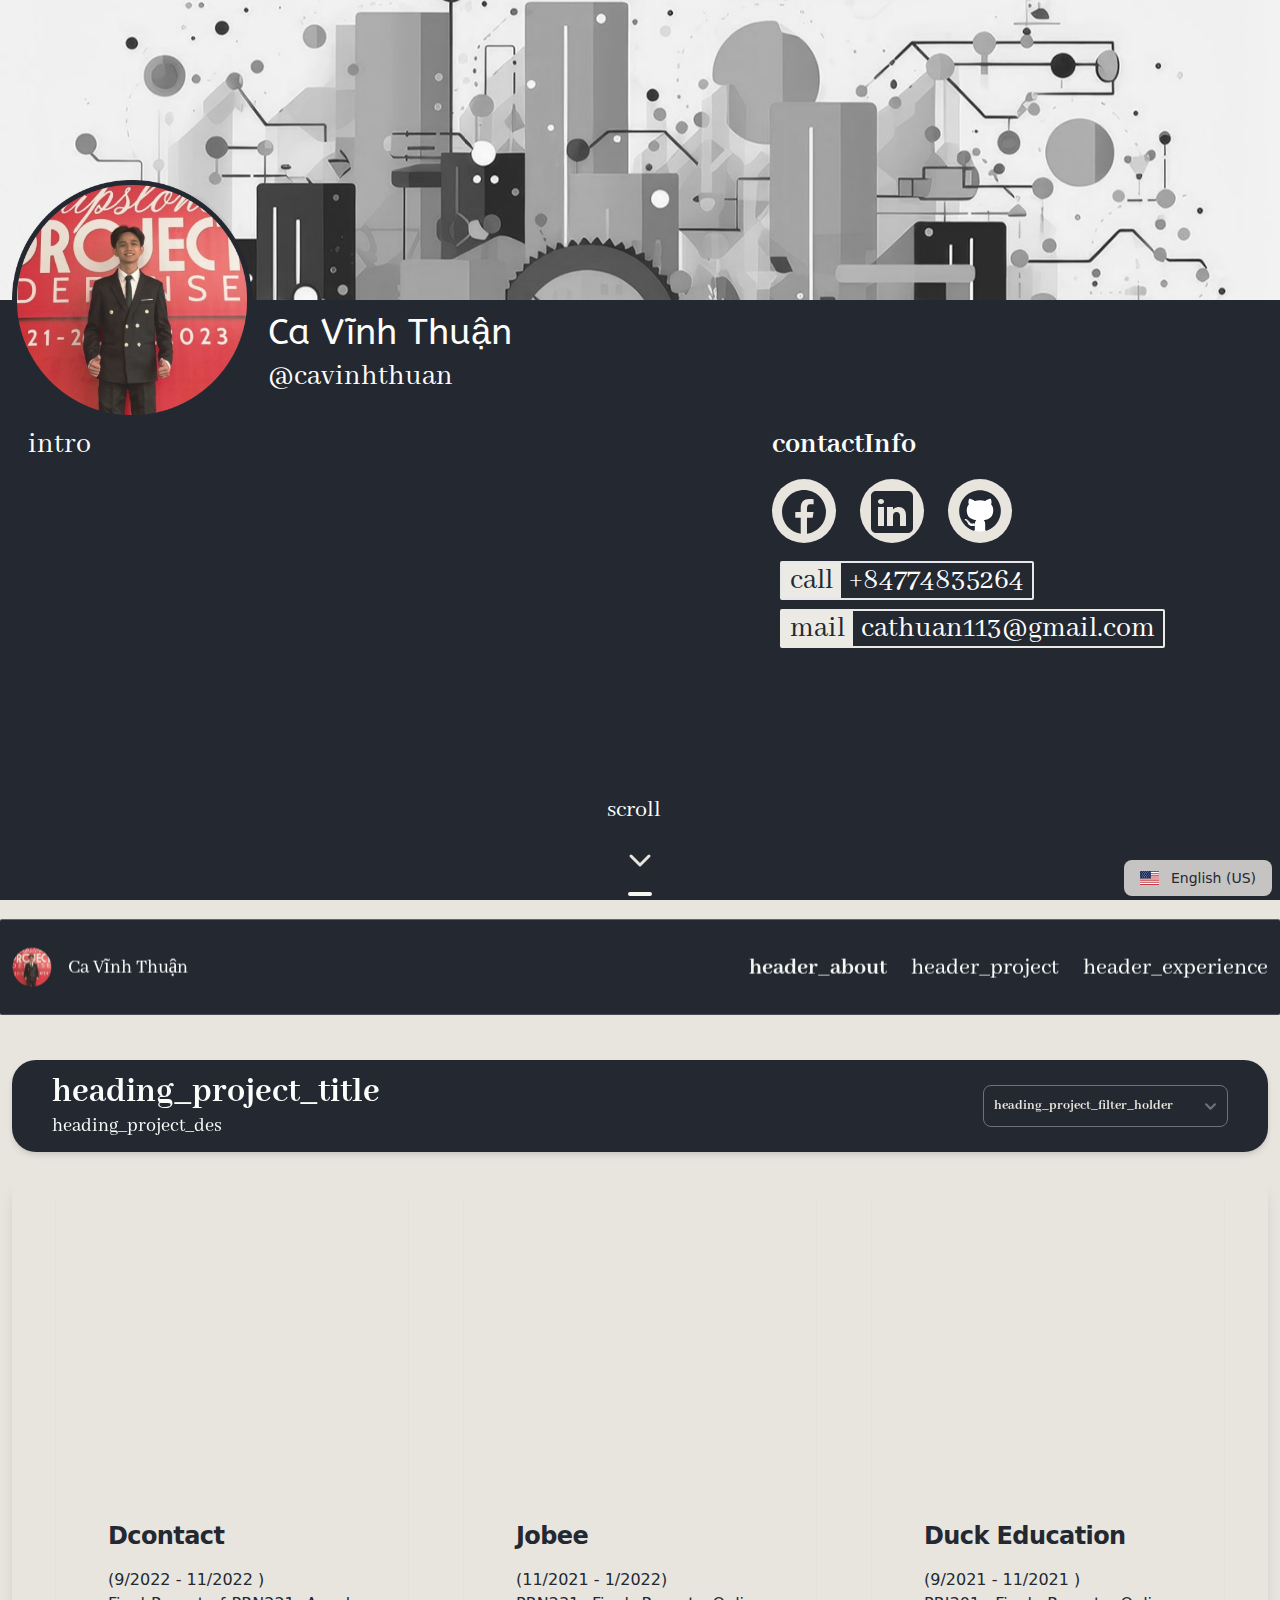
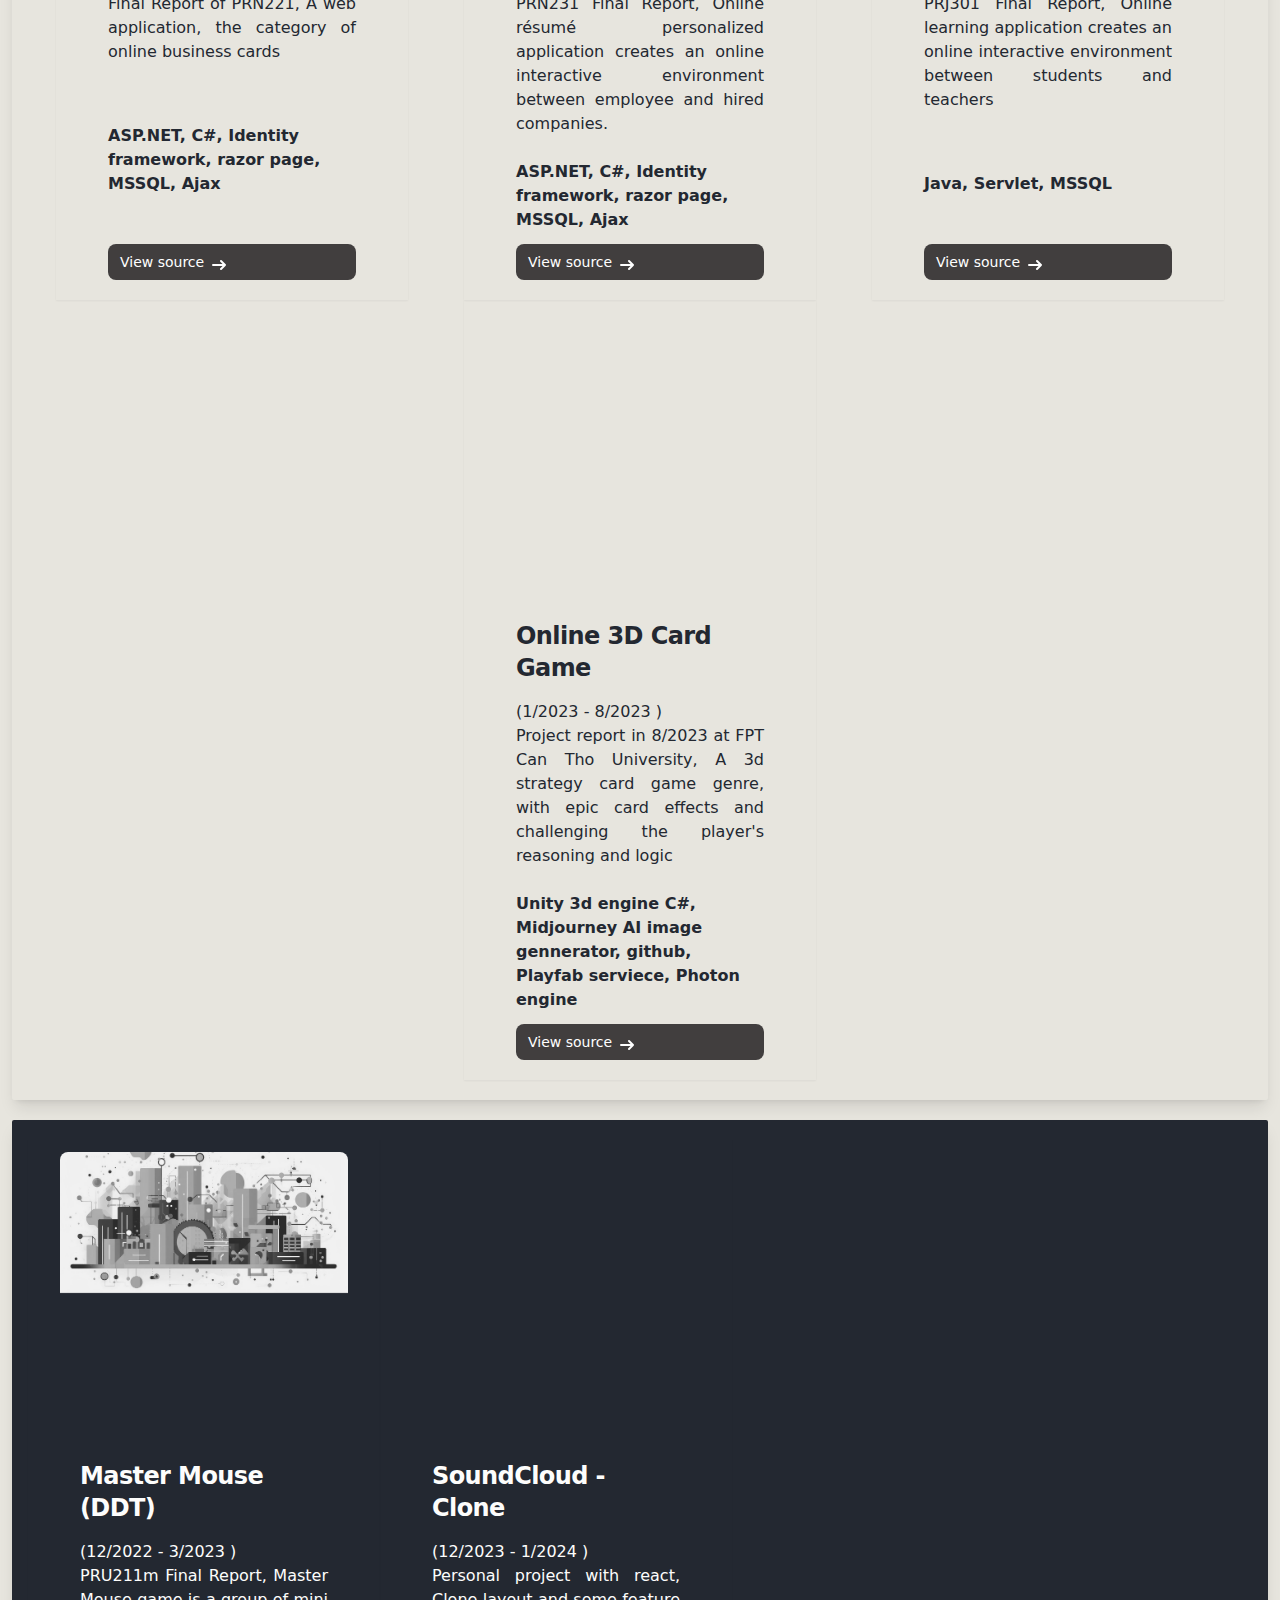
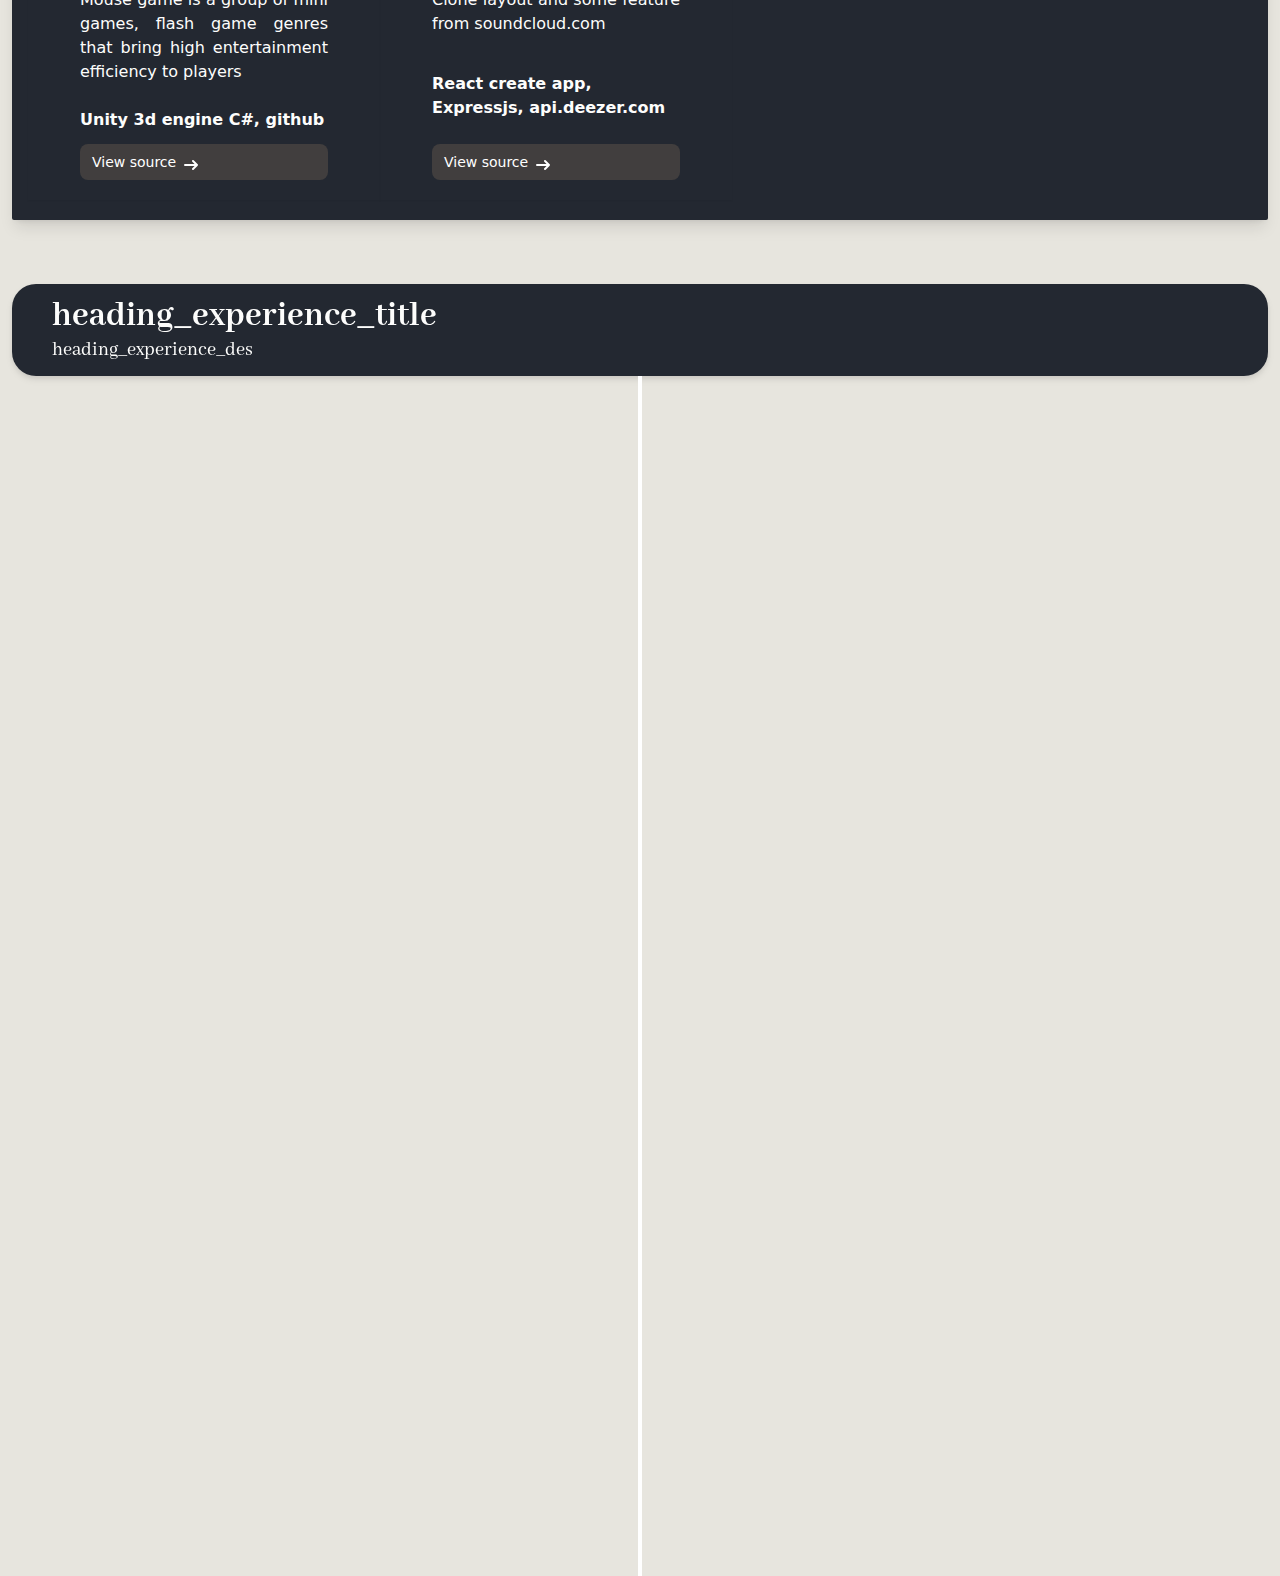
==== commit 122eaf61: "Updates" ====
--- a/index.html
+++ b/index.html
@@ -1 +1 @@
-<!doctype html><html lang="en"><head><meta charset="utf-8"/><meta name="viewport" content="width=device-width,initial-scale=1"/><link rel="apple-touch-icon" sizes="180x180" href="/apple-touch-icon.png"><link rel="icon" type="image/png" sizes="32x32" href="/favicon-32x32.png"><link rel="icon" type="image/png" sizes="16x16" href="/favicon-16x16.png"><meta name="msapplication-TileColor" content="#da532c"><meta name="theme-color" content="#000000"/><link rel="manifest" href="/manifest.json"/><script defer="defer" src="/static/js/main.003afc99.js"></script><link href="/static/css/main.4502767c.css" rel="stylesheet"></head><body><noscript>You need to enable JavaScript to run this app.</noscript><div id="root"></div></body></html>+<!doctype html><html lang="en"><head><meta charset="utf-8"/><meta name="viewport" content="width=device-width,initial-scale=1"/><link rel="apple-touch-icon" sizes="180x180" href="/apple-touch-icon.png"><link rel="icon" type="image/png" sizes="32x32" href="/favicon-32x32.png"><link rel="icon" type="image/png" sizes="16x16" href="/favicon-16x16.png"><meta name="msapplication-TileColor" content="#da532c"><meta name="theme-color" content="#000000"/><link rel="manifest" href="/manifest.json"/><script defer="defer" src="/static/js/main.1b042150.js"></script><link href="/static/css/main.ba3d1288.css" rel="stylesheet"></head><body><noscript>You need to enable JavaScript to run this app.</noscript><div id="root"></div></body></html>--- a/static/css/main.ba3d1288.css
+++ b/static/css/main.ba3d1288.css
@@ -0,0 +1,5 @@
+@import url(https://fonts.googleapis.com/css2?family=ABeeZee:ital@0;1&display=swap);@import url(https://fonts.googleapis.com/css2?family=ABeeZee:ital@0;1&family=Abhaya+Libre:wght@400;500;600;700;800&display=swap);
+/*
+! tailwindcss v3.4.1 | MIT License | https://tailwindcss.com
+*/*,:after,:before{border:0 solid #e5e7eb;box-sizing:border-box}:after,:before{--tw-content:""}:host,html{-webkit-text-size-adjust:100%;font-feature-settings:normal;-webkit-tap-highlight-color:transparent;font-family:ui-sans-serif,system-ui,sans-serif,Apple Color Emoji,Segoe UI Emoji,Segoe UI Symbol,Noto Color Emoji;font-variation-settings:normal;line-height:1.5;tab-size:4}body{line-height:inherit;margin:0}hr{border-top-width:1px;color:inherit;height:0}abbr:where([title]){-webkit-text-decoration:underline dotted;text-decoration:underline dotted}h1,h2,h3,h4,h5,h6{font-size:inherit;font-weight:inherit}a{color:inherit;text-decoration:inherit}b,strong{font-weight:bolder}code,kbd,pre,samp{font-feature-settings:normal;font-family:ui-monospace,SFMono-Regular,Menlo,Monaco,Consolas,Liberation Mono,Courier New,monospace;font-size:1em;font-variation-settings:normal}small{font-size:80%}sub,sup{font-size:75%;line-height:0;position:relative;vertical-align:initial}sub{bottom:-.25em}sup{top:-.5em}table{border-collapse:collapse;border-color:inherit;text-indent:0}button,input,optgroup,select,textarea{font-feature-settings:inherit;color:inherit;font-family:inherit;font-size:100%;font-variation-settings:inherit;font-weight:inherit;line-height:inherit;margin:0;padding:0}button,select{text-transform:none}[type=button],[type=reset],[type=submit],button{-webkit-appearance:button;background-color:initial;background-image:none}:-moz-focusring{outline:auto}:-moz-ui-invalid{box-shadow:none}progress{vertical-align:initial}::-webkit-inner-spin-button,::-webkit-outer-spin-button{height:auto}[type=search]{-webkit-appearance:textfield;outline-offset:-2px}::-webkit-search-decoration{-webkit-appearance:none}::-webkit-file-upload-button{-webkit-appearance:button;font:inherit}summary{display:list-item}blockquote,dd,dl,figure,h1,h2,h3,h4,h5,h6,hr,p,pre{margin:0}fieldset{margin:0}fieldset,legend{padding:0}menu,ol,ul{list-style:none;margin:0;padding:0}dialog{padding:0}textarea{resize:vertical}input::placeholder,textarea::placeholder{color:#9ca3af}[role=button],button{cursor:pointer}:disabled{cursor:default}audio,canvas,embed,iframe,img,object,svg,video{display:block;vertical-align:middle}img,video{height:auto;max-width:100%}[hidden]{display:none}.tooltip-arrow,.tooltip-arrow:before{background:inherit;height:8px;position:absolute;width:8px}.tooltip-arrow{visibility:hidden}.tooltip-arrow:before{content:"";transform:rotate(45deg);visibility:visible}[data-tooltip-style^=light]+.tooltip>.tooltip-arrow:before{border-color:#e5e7eb;border-style:solid}[data-tooltip-style^=light]+.tooltip[data-popper-placement^=top]>.tooltip-arrow:before{border-bottom-width:1px;border-right-width:1px}[data-tooltip-style^=light]+.tooltip[data-popper-placement^=right]>.tooltip-arrow:before{border-bottom-width:1px;border-left-width:1px}[data-tooltip-style^=light]+.tooltip[data-popper-placement^=bottom]>.tooltip-arrow:before{border-left-width:1px;border-top-width:1px}[data-tooltip-style^=light]+.tooltip[data-popper-placement^=left]>.tooltip-arrow:before{border-right-width:1px;border-top-width:1px}.tooltip[data-popper-placement^=top]>.tooltip-arrow{bottom:-4px}.tooltip[data-popper-placement^=bottom]>.tooltip-arrow{top:-4px}.tooltip[data-popper-placement^=left]>.tooltip-arrow{right:-4px}.tooltip[data-popper-placement^=right]>.tooltip-arrow{left:-4px}.tooltip.invisible>.tooltip-arrow:before{visibility:hidden}[data-popper-arrow],[data-popper-arrow]:before{background:inherit;height:8px;position:absolute;width:8px}[data-popper-arrow]{visibility:hidden}[data-popper-arrow]:after,[data-popper-arrow]:before{content:"";transform:rotate(45deg);visibility:visible}[data-popper-arrow]:after{background:inherit;height:9px;position:absolute;width:9px}[role=tooltip]>[data-popper-arrow]:before{border-color:#e5e7eb;border-style:solid}.dark [role=tooltip]>[data-popper-arrow]:before{border-color:#4b5563;border-style:solid}[role=tooltip]>[data-popper-arrow]:after{border-color:#e5e7eb;border-style:solid}.dark [role=tooltip]>[data-popper-arrow]:after{border-color:#4b5563;border-style:solid}[data-popover][role=tooltip][data-popper-placement^=top]>[data-popper-arrow]:after,[data-popover][role=tooltip][data-popper-placement^=top]>[data-popper-arrow]:before{border-bottom-width:1px;border-right-width:1px}[data-popover][role=tooltip][data-popper-placement^=right]>[data-popper-arrow]:after,[data-popover][role=tooltip][data-popper-placement^=right]>[data-popper-arrow]:before{border-bottom-width:1px;border-left-width:1px}[data-popover][role=tooltip][data-popper-placement^=bottom]>[data-popper-arrow]:after,[data-popover][role=tooltip][data-popper-placement^=bottom]>[data-popper-arrow]:before{border-left-width:1px;border-top-width:1px}[data-popover][role=tooltip][data-popper-placement^=left]>[data-popper-arrow]:after,[data-popover][role=tooltip][data-popper-placement^=left]>[data-popper-arrow]:before{border-right-width:1px;border-top-width:1px}[data-popover][role=tooltip][data-popper-placement^=top]>[data-popper-arrow]{bottom:-5px}[data-popover][role=tooltip][data-popper-placement^=bottom]>[data-popper-arrow]{top:-5px}[data-popover][role=tooltip][data-popper-placement^=left]>[data-popper-arrow]{right:-5px}[data-popover][role=tooltip][data-popper-placement^=right]>[data-popper-arrow]{left:-5px}[role=tooltip].invisible>[data-popper-arrow]:after,[role=tooltip].invisible>[data-popper-arrow]:before{visibility:hidden}[multiple],[type=date],[type=datetime-local],[type=email],[type=month],[type=number],[type=password],[type=search],[type=tel],[type=text],[type=time],[type=url],[type=week],select,textarea{--tw-shadow:0 0 #0000;-webkit-appearance:none;appearance:none;background-color:#fff;border-color:#6b7280;border-radius:0;border-width:1px;font-size:1rem;line-height:1.5rem;padding:.5rem .75rem}[multiple]:focus,[type=date]:focus,[type=datetime-local]:focus,[type=email]:focus,[type=month]:focus,[type=number]:focus,[type=password]:focus,[type=search]:focus,[type=tel]:focus,[type=text]:focus,[type=time]:focus,[type=url]:focus,[type=week]:focus,select:focus,textarea:focus{--tw-ring-inset:var(--tw-empty,/*!*/ /*!*/);--tw-ring-offset-width:0px;--tw-ring-offset-color:#fff;--tw-ring-color:#1c64f2;--tw-ring-offset-shadow:var(--tw-ring-inset) 0 0 0 var(--tw-ring-offset-width) var(--tw-ring-offset-color);--tw-ring-shadow:var(--tw-ring-inset) 0 0 0 calc(1px + var(--tw-ring-offset-width)) var(--tw-ring-color);border-color:#1c64f2;box-shadow:var(--tw-ring-offset-shadow),var(--tw-ring-shadow),var(--tw-shadow);outline:2px solid #0000;outline-offset:2px}input::placeholder,textarea::placeholder{color:#6b7280;opacity:1}::-webkit-datetime-edit-fields-wrapper{padding:0}::-webkit-date-and-time-value{min-height:1.5em}select:not([size]){background-image:url("data:image/svg+xml;charset=utf-8,%3Csvg aria-hidden='true' xmlns='http://www.w3.org/2000/svg' fill='none' viewBox='0 0 10 6'%3E%3Cpath stroke='%236B7280' stroke-linecap='round' stroke-linejoin='round' stroke-width='2' d='m1 1 4 4 4-4'/%3E%3C/svg%3E");background-position:right .75rem center;background-repeat:no-repeat;background-size:.75em .75em;padding-right:2.5rem;-webkit-print-color-adjust:exact;print-color-adjust:exact}:is([dir=rtl]) select:not([size]){background-position:left .75rem center;padding-left:0;padding-right:.75rem}[multiple]{background-image:none;background-position:0 0;background-repeat:repeat;background-size:initial;padding-right:.75rem;-webkit-print-color-adjust:inherit;print-color-adjust:inherit}[type=checkbox],[type=radio]{--tw-shadow:0 0 #0000;-webkit-appearance:none;appearance:none;background-color:#fff;background-origin:border-box;border-color:#6b7280;border-width:1px;color:#1c64f2;display:inline-block;flex-shrink:0;height:1rem;padding:0;-webkit-print-color-adjust:exact;print-color-adjust:exact;-webkit-user-select:none;user-select:none;vertical-align:middle;width:1rem}[type=checkbox]{border-radius:0}[type=radio]{border-radius:100%}[type=checkbox]:focus,[type=radio]:focus{--tw-ring-inset:var(--tw-empty,/*!*/ /*!*/);--tw-ring-offset-width:2px;--tw-ring-offset-color:#fff;--tw-ring-color:#1c64f2;--tw-ring-offset-shadow:var(--tw-ring-inset) 0 0 0 var(--tw-ring-offset-width) var(--tw-ring-offset-color);--tw-ring-shadow:var(--tw-ring-inset) 0 0 0 calc(2px + var(--tw-ring-offset-width)) var(--tw-ring-color);box-shadow:var(--tw-ring-offset-shadow),var(--tw-ring-shadow),var(--tw-shadow);outline:2px solid #0000;outline-offset:2px}.dark [type=checkbox]:checked,.dark [type=radio]:checked,[type=checkbox]:checked,[type=radio]:checked{background-color:currentColor;background-position:50%;background-repeat:no-repeat;background-size:.55em .55em;border-color:#0000}[type=checkbox]:checked{background-image:url("data:image/svg+xml;charset=utf-8,%3Csvg aria-hidden='true' xmlns='http://www.w3.org/2000/svg' fill='none' viewBox='0 0 16 12'%3E%3Cpath stroke='%23fff' stroke-linecap='round' stroke-linejoin='round' stroke-width='3' d='M1 5.917 5.724 10.5 15 1.5'/%3E%3C/svg%3E");background-repeat:no-repeat;background-size:.55em .55em;-webkit-print-color-adjust:exact;print-color-adjust:exact}.dark [type=radio]:checked,[type=radio]:checked{background-image:url("data:image/svg+xml;charset=utf-8,%3Csvg viewBox='0 0 16 16' fill='%23fff' xmlns='http://www.w3.org/2000/svg'%3E%3Ccircle cx='8' cy='8' r='3'/%3E%3C/svg%3E");background-size:1em 1em}[type=checkbox]:indeterminate{background-image:url("data:image/svg+xml;charset=utf-8,%3Csvg aria-hidden='true' xmlns='http://www.w3.org/2000/svg' fill='none' viewBox='0 0 16 12'%3E%3Cpath stroke='%23fff' stroke-linecap='round' stroke-linejoin='round' stroke-width='3' d='M.5 6h14'/%3E%3C/svg%3E");background-position:50%;background-repeat:no-repeat;background-size:.55em .55em;-webkit-print-color-adjust:exact;print-color-adjust:exact}[type=checkbox]:indeterminate,[type=checkbox]:indeterminate:focus,[type=checkbox]:indeterminate:hover{background-color:currentColor;border-color:#0000}[type=file]{background:#0000 none repeat 0 0/auto auto padding-box border-box scroll;background:initial;border-color:inherit;border-radius:0;border-width:0;font-size:inherit;line-height:inherit;padding:0}[type=file]:focus{outline:1px auto inherit}input[type=file]::-webkit-file-upload-button{background:#1f2937;border:0;color:#fff;cursor:pointer;font-size:.875rem;font-weight:500;margin-inline-end:1rem;margin-inline-start:-1rem;padding:.625rem 1rem .625rem 2rem}input[type=file]::file-selector-button{background:#1f2937;border:0;color:#fff;cursor:pointer;font-size:.875rem;font-weight:500;margin-inline-end:1rem;margin-inline-start:-1rem;padding:.625rem 1rem .625rem 2rem}input[type=file]::-webkit-file-upload-button:hover{background:#374151}input[type=file]::file-selector-button:hover{background:#374151}:is([dir=rtl]) input[type=file]::-webkit-file-upload-button{padding-left:1rem;padding-right:2rem}:is([dir=rtl]) input[type=file]::file-selector-button{padding-left:1rem;padding-right:2rem}.dark input[type=file]::-webkit-file-upload-button{background:#4b5563;color:#fff}.dark input[type=file]::file-selector-button{background:#4b5563;color:#fff}.dark input[type=file]::-webkit-file-upload-button:hover{background:#6b7280}.dark input[type=file]::file-selector-button:hover{background:#6b7280}input[type=range]::-webkit-slider-thumb{appearance:none;-moz-appearance:none;-webkit-appearance:none;background:#1c64f2;border:0;border-radius:9999px;cursor:pointer;height:1.25rem;width:1.25rem}input[type=range]:disabled::-webkit-slider-thumb{background:#9ca3af}.dark input[type=range]:disabled::-webkit-slider-thumb{background:#6b7280}input[type=range]:focus::-webkit-slider-thumb{--tw-ring-offset-shadow:var(--tw-ring-inset) 0 0 0 var(--tw-ring-offset-width) var(--tw-ring-offset-color);--tw-ring-shadow:var(--tw-ring-inset) 0 0 0 calc(4px + var(--tw-ring-offset-width)) var(--tw-ring-color);--tw-ring-opacity:1px;--tw-ring-color:rgb(164 202 254/var(--tw-ring-opacity));box-shadow:var(--tw-ring-offset-shadow),var(--tw-ring-shadow),0 0 #0000;box-shadow:var(--tw-ring-offset-shadow),var(--tw-ring-shadow),var(--tw-shadow,0 0 #0000);outline:2px solid #0000;outline-offset:2px}input[type=range]::-moz-range-thumb{appearance:none;-moz-appearance:none;-webkit-appearance:none;background:#1c64f2;border:0;border-radius:9999px;cursor:pointer;height:1.25rem;width:1.25rem}input[type=range]:disabled::-moz-range-thumb{background:#9ca3af}.dark input[type=range]:disabled::-moz-range-thumb{background:#6b7280}input[type=range]::-moz-range-progress{background:#3f83f8}input[type=range]::-ms-fill-lower{background:#3f83f8}.toggle-bg:after{background:#fff;border-color:#d1d5db;border-radius:9999px;border-width:1px;box-shadow:var(--tw-ring-inset) 0 0 0 calc(var(--tw-ring-offset-width)) var(--tw-ring-color);content:"";height:1.25rem;left:.125rem;position:absolute;top:.125rem;transition-duration:.15s;transition-property:background-color,border-color,color,fill,stroke,opacity,box-shadow,transform,filter,backdrop-filter,-webkit-backdrop-filter;width:1.25rem}input:checked+.toggle-bg:after{border-color:#fff;transform:translateX(100%)}input:checked+.toggle-bg{background:#1c64f2;border-color:#1c64f2}*,:after,:before{--tw-border-spacing-x:0;--tw-border-spacing-y:0;--tw-translate-x:0;--tw-translate-y:0;--tw-rotate:0;--tw-skew-x:0;--tw-skew-y:0;--tw-scale-x:1;--tw-scale-y:1;--tw-pan-x: ;--tw-pan-y: ;--tw-pinch-zoom: ;--tw-scroll-snap-strictness:proximity;--tw-gradient-from-position: ;--tw-gradient-via-position: ;--tw-gradient-to-position: ;--tw-ordinal: ;--tw-slashed-zero: ;--tw-numeric-figure: ;--tw-numeric-spacing: ;--tw-numeric-fraction: ;--tw-ring-inset: ;--tw-ring-offset-width:0px;--tw-ring-offset-color:#fff;--tw-ring-color:#3f83f880;--tw-ring-offset-shadow:0 0 #0000;--tw-ring-shadow:0 0 #0000;--tw-shadow:0 0 #0000;--tw-shadow-colored:0 0 #0000;--tw-blur: ;--tw-brightness: ;--tw-contrast: ;--tw-grayscale: ;--tw-hue-rotate: ;--tw-invert: ;--tw-saturate: ;--tw-sepia: ;--tw-drop-shadow: ;--tw-backdrop-blur: ;--tw-backdrop-brightness: ;--tw-backdrop-contrast: ;--tw-backdrop-grayscale: ;--tw-backdrop-hue-rotate: ;--tw-backdrop-invert: ;--tw-backdrop-opacity: ;--tw-backdrop-saturate: ;--tw-backdrop-sepia: }::backdrop{--tw-border-spacing-x:0;--tw-border-spacing-y:0;--tw-translate-x:0;--tw-translate-y:0;--tw-rotate:0;--tw-skew-x:0;--tw-skew-y:0;--tw-scale-x:1;--tw-scale-y:1;--tw-pan-x: ;--tw-pan-y: ;--tw-pinch-zoom: ;--tw-scroll-snap-strictness:proximity;--tw-gradient-from-position: ;--tw-gradient-via-position: ;--tw-gradient-to-position: ;--tw-ordinal: ;--tw-slashed-zero: ;--tw-numeric-figure: ;--tw-numeric-spacing: ;--tw-numeric-fraction: ;--tw-ring-inset: ;--tw-ring-offset-width:0px;--tw-ring-offset-color:#fff;--tw-ring-color:#3f83f880;--tw-ring-offset-shadow:0 0 #0000;--tw-ring-shadow:0 0 #0000;--tw-shadow:0 0 #0000;--tw-shadow-colored:0 0 #0000;--tw-blur: ;--tw-brightness: ;--tw-contrast: ;--tw-grayscale: ;--tw-hue-rotate: ;--tw-invert: ;--tw-saturate: ;--tw-sepia: ;--tw-drop-shadow: ;--tw-backdrop-blur: ;--tw-backdrop-brightness: ;--tw-backdrop-contrast: ;--tw-backdrop-grayscale: ;--tw-backdrop-hue-rotate: ;--tw-backdrop-invert: ;--tw-backdrop-opacity: ;--tw-backdrop-saturate: ;--tw-backdrop-sepia: }.container{width:100%}@media (min-width:640px){.container{max-width:640px}}@media (min-width:768px){.container{max-width:768px}}@media (min-width:1024px){.container{max-width:1024px}}@media (min-width:1280px){.container{max-width:1280px}}@media (min-width:1536px){.container{max-width:1536px}}.sr-only{clip:rect(0,0,0,0);border-width:0;height:1px;margin:-1px;overflow:hidden;padding:0;position:absolute;white-space:nowrap;width:1px}.pointer-events-auto{pointer-events:auto}.visible{visibility:visible}.invisible{visibility:hidden}.collapse{visibility:collapse}.static{position:static}.fixed{position:fixed}.absolute{position:absolute}.relative{position:relative}.sticky{position:-webkit-sticky;position:sticky}.inset-0{inset:0}.-right-0{right:0}.bottom-0{bottom:0}.bottom-1{bottom:.25rem}.bottom-\[60px\]{bottom:60px}.left-0{left:0}.left-1\/2{left:50%}.right-0{right:0}.top-0{top:0}.z-10{z-index:10}.z-20{z-index:20}.z-30{z-index:30}.z-40{z-index:40}.z-50{z-index:50}.mx-auto{margin-left:auto;margin-right:auto}.my-4{margin-bottom:1rem;margin-top:1rem}.my-auto{margin-bottom:auto;margin-top:auto}.mb-1{margin-bottom:.25rem}.mb-2{margin-bottom:.5rem}.mb-3{margin-bottom:.75rem}.ml-auto{margin-left:auto}.mr-2{margin-right:.5rem}.mr-4{margin-right:1rem}.ms-2{margin-inline-start:.5rem}.ms-3{margin-inline-start:.75rem}.mt-16{margin-top:4rem}.mt-2{margin-top:.5rem}.mt-3{margin-top:.75rem}.mt-4{margin-top:1rem}.mt-5{margin-top:1.25rem}.mt-7{margin-top:1.75rem}.box-border{box-sizing:border-box}.box-content{box-sizing:initial}.block{display:block}.inline-block{display:inline-block}.inline{display:inline}.flex{display:flex}.inline-flex{display:inline-flex}.table{display:table}.grid{display:grid}.hidden{display:none}.aspect-square{aspect-ratio:1/1}.h-1{height:.25rem}.h-1\/3{height:33.333333%}.h-10{height:2.5rem}.h-2\/3{height:66.666667%}.h-3{height:.75rem}.h-3\.5{height:.875rem}.h-4{height:1rem}.h-40{height:10rem}.h-5{height:1.25rem}.h-6{height:1.5rem}.h-9{height:2.25rem}.h-full{height:100%}.h-max{height:-webkit-max-content;height:max-content}.h-screen{height:100vh}.w-1\/2{width:50%}.w-1\/5{width:20%}.w-10{width:2.5rem}.w-3{width:.75rem}.w-3\.5{width:.875rem}.w-4{width:1rem}.w-40{width:10rem}.w-5{width:1.25rem}.w-6{width:1.5rem}.w-64{width:16rem}.w-72{width:18rem}.w-full{width:100%}.min-w-72{min-width:18rem}.max-w-md{max-width:28rem}.flex-1{flex:1 1}.flex-shrink{flex-shrink:1}.flex-shrink-0{flex-shrink:0}.flex-grow{flex-grow:1}.flex-grow-0{flex-grow:0}.basis-72{flex-basis:18rem}.-translate-x-1\/2{--tw-translate-x:-50%}.-translate-x-1\/2,.-translate-x-full{transform:translate(var(--tw-translate-x),var(--tw-translate-y)) rotate(var(--tw-rotate)) skewX(var(--tw-skew-x)) skewY(var(--tw-skew-y)) scaleX(var(--tw-scale-x)) scaleY(var(--tw-scale-y))}.-translate-x-full{--tw-translate-x:-100%}.-translate-y-1\/2{--tw-translate-y:-50%}.-translate-y-1\/2,.-translate-y-full{transform:translate(var(--tw-translate-x),var(--tw-translate-y)) rotate(var(--tw-rotate)) skewX(var(--tw-skew-x)) skewY(var(--tw-skew-y)) scaleX(var(--tw-scale-x)) scaleY(var(--tw-scale-y))}.-translate-y-full{--tw-translate-y:-100%}.translate-x-0{--tw-translate-x:0px}.translate-x-0,.translate-x-full{transform:translate(var(--tw-translate-x),var(--tw-translate-y)) rotate(var(--tw-rotate)) skewX(var(--tw-skew-x)) skewY(var(--tw-skew-y)) scaleX(var(--tw-scale-x)) scaleY(var(--tw-scale-y))}.translate-x-full{--tw-translate-x:100%}.translate-y-full{--tw-translate-y:100%}.rotate-180,.translate-y-full{transform:translate(var(--tw-translate-x),var(--tw-translate-y)) rotate(var(--tw-rotate)) skewX(var(--tw-skew-x)) skewY(var(--tw-skew-y)) scaleX(var(--tw-scale-x)) scaleY(var(--tw-scale-y))}.rotate-180{--tw-rotate:180deg}.transform{transform:translate(var(--tw-translate-x),var(--tw-translate-y)) rotate(var(--tw-rotate)) skewX(var(--tw-skew-x)) skewY(var(--tw-skew-y)) scaleX(var(--tw-scale-x)) scaleY(var(--tw-scale-y))}.transform-none{transform:none}@keyframes bounce{0%,to{animation-timing-function:cubic-bezier(.8,0,1,1);transform:translateY(-25%)}50%{animation-timing-function:cubic-bezier(0,0,.2,1);transform:none}}.animate-bounce{animation:bounce 1s infinite}@keyframes ping{75%,to{opacity:0;transform:scale(2)}}.animate-ping{animation:ping 1s cubic-bezier(0,0,.2,1) infinite}.cursor-default{cursor:default}.cursor-not-allowed{cursor:not-allowed}.cursor-pointer{cursor:pointer}.select-none{-webkit-user-select:none;user-select:none}.resize{resize:both}.list-none{list-style-type:none}.grid-cols-4{grid-template-columns:repeat(4,minmax(0,1fr))}.grid-cols-7{grid-template-columns:repeat(7,minmax(0,1fr))}.flex-row{flex-direction:row}.flex-col{flex-direction:column}.flex-wrap{flex-wrap:wrap}.items-start{align-items:flex-start}.items-end{align-items:flex-end}.items-center{align-items:center}.justify-start{justify-content:flex-start}.justify-end{justify-content:flex-end}.justify-center{justify-content:center}.justify-between{justify-content:space-between}.gap-2{gap:.5rem}.gap-3{gap:.75rem}.gap-4{gap:1rem}.gap-6{gap:1.5rem}.space-x-1>:not([hidden])~:not([hidden]){--tw-space-x-reverse:0;margin-left:calc(.25rem*(1 - var(--tw-space-x-reverse)));margin-right:calc(.25rem*var(--tw-space-x-reverse))}.space-x-2>:not([hidden])~:not([hidden]){--tw-space-x-reverse:0;margin-left:calc(.5rem*(1 - var(--tw-space-x-reverse)));margin-right:calc(.5rem*var(--tw-space-x-reverse))}.divide-y>:not([hidden])~:not([hidden]){--tw-divide-y-reverse:0;border-bottom-width:calc(1px*var(--tw-divide-y-reverse));border-top-width:calc(1px*(1 - var(--tw-divide-y-reverse)))}.divide-y-2>:not([hidden])~:not([hidden]){--tw-divide-y-reverse:0;border-bottom-width:calc(2px*var(--tw-divide-y-reverse));border-top-width:calc(2px*(1 - var(--tw-divide-y-reverse)))}.divide-x-reverse>:not([hidden])~:not([hidden]){--tw-divide-x-reverse:1}.divide-gray-100>:not([hidden])~:not([hidden]){--tw-divide-opacity:1;border-color:rgb(243 244 246/var(--tw-divide-opacity))}.divide-secondary-300>:not([hidden])~:not([hidden]){--tw-divide-opacity:1;border-color:rgb(168 164 164/var(--tw-divide-opacity))}.self-stretch{align-self:stretch}.overflow-hidden{overflow:hidden}.scroll-smooth{scroll-behavior:smooth}.rounded-3xl{border-radius:1.5rem}.rounded-full{border-radius:9999px}.rounded-lg{border-radius:.5rem}.rounded-sm{border-radius:.125rem}.rounded-e-lg{border-end-end-radius:.5rem;border-start-end-radius:.5rem}.rounded-l-lg{border-bottom-left-radius:.5rem;border-top-left-radius:.5rem}.rounded-r-lg{border-bottom-right-radius:.5rem;border-top-right-radius:.5rem}.rounded-s-lg{border-end-start-radius:.5rem;border-start-start-radius:.5rem}.rounded-t-lg{border-top-left-radius:.5rem;border-top-right-radius:.5rem}.border{border-width:1px}.border-0{border-width:0}.border-2{border-width:2px}.border-solid{border-style:solid}.\!border-primary-700{--tw-border-opacity:1!important;border-color:rgb(188 183 163/var(--tw-border-opacity))!important}.border-blue-600{--tw-border-opacity:1;border-color:rgb(28 100 242/var(--tw-border-opacity))}.border-blue-700{--tw-border-opacity:1;border-color:rgb(26 86 219/var(--tw-border-opacity))}.border-gray-100{--tw-border-opacity:1;border-color:rgb(243 244 246/var(--tw-border-opacity))}.border-gray-300{--tw-border-opacity:1;border-color:rgb(209 213 219/var(--tw-border-opacity))}.border-primary-400{--tw-border-opacity:1;border-color:rgb(236 234 228/var(--tw-border-opacity))}.\!bg-primary-600{--tw-bg-opacity:1!important;background-color:rgb(212 209 196/var(--tw-bg-opacity))!important}.\!bg-primary-700{--tw-bg-opacity:1!important;background-color:rgb(188 183 163/var(--tw-bg-opacity))!important}.bg-blue-700{--tw-bg-opacity:1;background-color:rgb(26 86 219/var(--tw-bg-opacity))}.bg-dark-500{--tw-bg-opacity:1;background-color:rgb(35 40 49/var(--tw-bg-opacity))}.bg-gray-100{--tw-bg-opacity:1;background-color:rgb(243 244 246/var(--tw-bg-opacity))}.bg-gray-200{--tw-bg-opacity:1;background-color:rgb(229 231 235/var(--tw-bg-opacity))}.bg-gray-800{--tw-bg-opacity:1;background-color:rgb(31 41 55/var(--tw-bg-opacity))}.bg-gray-900\/50{background-color:#11182780}.bg-primary-200{--tw-bg-opacity:1;background-color:rgb(246 246 243/var(--tw-bg-opacity))}.bg-primary-400{--tw-bg-opacity:1;background-color:rgb(236 234 228/var(--tw-bg-opacity))}.bg-primary-500{--tw-bg-opacity:1;background-color:rgb(231 229 222/var(--tw-bg-opacity))}.bg-secondary-200{--tw-bg-opacity:1;background-color:rgb(198 195 195/var(--tw-bg-opacity))}.bg-secondary-500{--tw-bg-opacity:1;background-color:rgb(110 105 105/var(--tw-bg-opacity))}.bg-secondary-700{--tw-bg-opacity:1;background-color:rgb(65 62 62/var(--tw-bg-opacity))}.bg-white{--tw-bg-opacity:1;background-color:rgb(255 255 255/var(--tw-bg-opacity))}.bg-white\/50{background-color:#ffffff80}.bg-center{background-position:50%}.object-contain{object-fit:contain}.object-fill{object-fit:fill}.p-1{padding:.25rem}.p-2{padding:.5rem}.p-2\.5{padding:.625rem}.p-3{padding:.75rem}.p-4{padding:1rem}.p-5{padding:1.25rem}.p-7{padding:1.75rem}.px-10{padding-left:2.5rem;padding-right:2.5rem}.px-2{padding-left:.5rem;padding-right:.5rem}.px-3{padding-left:.75rem;padding-right:.75rem}.px-4{padding-left:1rem;padding-right:1rem}.px-5{padding-left:1.25rem;padding-right:1.25rem}.px-7{padding-left:1.75rem;padding-right:1.75rem}.py-2{padding-bottom:.5rem;padding-top:.5rem}.py-2\.5{padding-bottom:.625rem;padding-top:.625rem}.py-3{padding-bottom:.75rem;padding-top:.75rem}.pr-2{padding-right:.5rem}.pt-2{padding-top:.5rem}.pt-20{padding-top:5rem}.pt-3{padding-top:.75rem}.text-center{text-align:center}.text-justify{text-align:justify}.text-2xl{font-size:1.5rem;line-height:2rem}.text-3xl{font-size:1.875rem;line-height:2.25rem}.text-base{font-size:1rem;line-height:1.5rem}.text-lg{font-size:1.125rem;line-height:1.75rem}.text-sm{font-size:.875rem;line-height:1.25rem}.text-xl{font-size:1.25rem;line-height:1.75rem}.font-bold{font-weight:700}.font-medium{font-weight:500}.font-normal{font-weight:400}.font-semibold{font-weight:600}.leading-6{line-height:1.5rem}.leading-9{line-height:2.25rem}.tracking-tight{letter-spacing:-.025em}.text-blue-600{--tw-text-opacity:1;color:rgb(28 100 242/var(--tw-text-opacity))}.text-dark-500{--tw-text-opacity:1;color:rgb(35 40 49/var(--tw-text-opacity))}.text-gray-500{--tw-text-opacity:1;color:rgb(107 114 128/var(--tw-text-opacity))}.text-gray-700{--tw-text-opacity:1;color:rgb(55 65 81/var(--tw-text-opacity))}.text-gray-800{--tw-text-opacity:1;color:rgb(31 41 55/var(--tw-text-opacity))}.text-gray-900{--tw-text-opacity:1;color:rgb(17 24 39/var(--tw-text-opacity))}.text-primary-200{--tw-text-opacity:1;color:rgb(246 246 243/var(--tw-text-opacity))}.text-primary-50{--tw-text-opacity:1;color:rgb(253 253 252/var(--tw-text-opacity))}.text-primary-500{--tw-text-opacity:1;color:rgb(231 229 222/var(--tw-text-opacity))}.text-secondary-500{--tw-text-opacity:1;color:rgb(110 105 105/var(--tw-text-opacity))}.text-white{--tw-text-opacity:1;color:rgb(255 255 255/var(--tw-text-opacity))}.opacity-0{opacity:0}.opacity-100{opacity:1}.opacity-5{opacity:.05}.shadow{--tw-shadow:0 1px 3px 0 #0000001a,0 1px 2px -1px #0000001a;--tw-shadow-colored:0 1px 3px 0 var(--tw-shadow-color),0 1px 2px -1px var(--tw-shadow-color)}.shadow,.shadow-lg{box-shadow:0 0 #0000,0 0 #0000,var(--tw-shadow);box-shadow:var(--tw-ring-offset-shadow,0 0 #0000),var(--tw-ring-shadow,0 0 #0000),var(--tw-shadow)}.shadow-lg{--tw-shadow:0 10px 15px -3px #0000001a,0 4px 6px -4px #0000001a;--tw-shadow-colored:0 10px 15px -3px var(--tw-shadow-color),0 4px 6px -4px var(--tw-shadow-color)}.shadow-sm{--tw-shadow:0 1px 2px 0 #0000000d;--tw-shadow-colored:0 1px 2px 0 var(--tw-shadow-color);box-shadow:0 0 #0000,0 0 #0000,var(--tw-shadow);box-shadow:var(--tw-ring-offset-shadow,0 0 #0000),var(--tw-ring-shadow,0 0 #0000),var(--tw-shadow)}.outline{outline-style:solid}.blur{--tw-blur:blur(8px)}.blur,.drop-shadow-md{filter:var(--tw-blur) var(--tw-brightness) var(--tw-contrast) var(--tw-grayscale) var(--tw-hue-rotate) var(--tw-invert) var(--tw-saturate) var(--tw-sepia) var(--tw-drop-shadow)}.drop-shadow-md{--tw-drop-shadow:drop-shadow(0 4px 3px #00000012) drop-shadow(0 2px 2px #0000000f)}.filter{filter:var(--tw-blur) var(--tw-brightness) var(--tw-contrast) var(--tw-grayscale) var(--tw-hue-rotate) var(--tw-invert) var(--tw-saturate) var(--tw-sepia) var(--tw-drop-shadow)}.transition{transition-duration:.15s;transition-property:color,background-color,border-color,text-decoration-color,fill,stroke,opacity,box-shadow,transform,filter,-webkit-backdrop-filter;transition-property:color,background-color,border-color,text-decoration-color,fill,stroke,opacity,box-shadow,transform,filter,backdrop-filter;transition-property:color,background-color,border-color,text-decoration-color,fill,stroke,opacity,box-shadow,transform,filter,backdrop-filter,-webkit-backdrop-filter;transition-timing-function:cubic-bezier(.4,0,.2,1)}.transition-opacity{transition-duration:.15s;transition-property:opacity;transition-timing-function:cubic-bezier(.4,0,.2,1)}.transition-transform{transition-duration:.15s;transition-property:transform;transition-timing-function:cubic-bezier(.4,0,.2,1)}.duration-300{transition-duration:.3s}.duration-700{transition-duration:.7s}.ease-out{transition-timing-function:cubic-bezier(0,0,.2,1)}.odd\:bg-primary-500:nth-child(odd){--tw-bg-opacity:1;background-color:rgb(231 229 222/var(--tw-bg-opacity))}.even\:bg-dark-500:nth-child(2n){--tw-bg-opacity:1;background-color:rgb(35 40 49/var(--tw-bg-opacity))}.even\:text-primary-50:nth-child(2n){--tw-text-opacity:1;color:rgb(253 253 252/var(--tw-text-opacity))}.hover\:border-gray-300:hover{--tw-border-opacity:1;border-color:rgb(209 213 219/var(--tw-border-opacity))}.hover\:\!bg-primary-800:hover{--tw-bg-opacity:1!important;background-color:rgb(158 151 122/var(--tw-bg-opacity))!important}.hover\:bg-blue-800:hover{--tw-bg-opacity:1;background-color:rgb(30 66 159/var(--tw-bg-opacity))}.hover\:bg-gray-100:hover{--tw-bg-opacity:1;background-color:rgb(243 244 246/var(--tw-bg-opacity))}.hover\:bg-white:hover{--tw-bg-opacity:1;background-color:rgb(255 255 255/var(--tw-bg-opacity))}.hover\:text-blue-600:hover{--tw-text-opacity:1;color:rgb(28 100 242/var(--tw-text-opacity))}.hover\:text-gray-600:hover{--tw-text-opacity:1;color:rgb(75 85 99/var(--tw-text-opacity))}.hover\:text-gray-900:hover{--tw-text-opacity:1;color:rgb(17 24 39/var(--tw-text-opacity))}.hover\:text-primary-500:hover{--tw-text-opacity:1;color:rgb(231 229 222/var(--tw-text-opacity))}.hover\:text-secondary-500:hover{--tw-text-opacity:1;color:rgb(110 105 105/var(--tw-text-opacity))}.hover\:decoration-dashed:hover{text-decoration-style:dashed}.focus\:border-blue-500:focus{--tw-border-opacity:1;border-color:rgb(63 131 248/var(--tw-border-opacity))}.focus\:outline-none:focus{outline:2px solid #0000;outline-offset:2px}.focus\:ring-2:focus{--tw-ring-offset-shadow:var(--tw-ring-inset) 0 0 0 var(--tw-ring-offset-width) var(--tw-ring-offset-color);--tw-ring-shadow:var(--tw-ring-inset) 0 0 0 calc(2px + var(--tw-ring-offset-width)) var(--tw-ring-color)}.focus\:ring-2:focus,.focus\:ring-4:focus{box-shadow:var(--tw-ring-offset-shadow),var(--tw-ring-shadow),0 0 #0000;box-shadow:var(--tw-ring-offset-shadow),var(--tw-ring-shadow),var(--tw-shadow,0 0 #0000)}.focus\:ring-4:focus{--tw-ring-offset-shadow:var(--tw-ring-inset) 0 0 0 var(--tw-ring-offset-width) var(--tw-ring-offset-color);--tw-ring-shadow:var(--tw-ring-inset) 0 0 0 calc(4px + var(--tw-ring-offset-width)) var(--tw-ring-color)}.focus\:\!ring-primary-300:focus{--tw-ring-opacity:1!important;--tw-ring-color:rgb(240 239 234/var(--tw-ring-opacity))!important}.focus\:ring-blue-300:focus{--tw-ring-opacity:1;--tw-ring-color:rgb(164 202 254/var(--tw-ring-opacity))}.focus\:ring-blue-500:focus{--tw-ring-opacity:1;--tw-ring-color:rgb(63 131 248/var(--tw-ring-opacity))}.focus\:ring-gray-200:focus{--tw-ring-opacity:1;--tw-ring-color:rgb(229 231 235/var(--tw-ring-opacity))}:is(.dark .dark\:border-blue-500){--tw-border-opacity:1;border-color:rgb(63 131 248/var(--tw-border-opacity))}:is(.dark .dark\:border-gray-600){--tw-border-opacity:1;border-color:rgb(75 85 99/var(--tw-border-opacity))}:is(.dark .dark\:border-gray-700){--tw-border-opacity:1;border-color:rgb(55 65 81/var(--tw-border-opacity))}:is(.dark .dark\:border-transparent){border-color:#0000}:is(.dark .dark\:\!bg-primary-600){--tw-bg-opacity:1!important;background-color:rgb(212 209 196/var(--tw-bg-opacity))!important}:is(.dark .dark\:\!bg-primary-700){--tw-bg-opacity:1!important;background-color:rgb(188 183 163/var(--tw-bg-opacity))!important}:is(.dark .dark\:bg-blue-600){--tw-bg-opacity:1;background-color:rgb(28 100 242/var(--tw-bg-opacity))}:is(.dark .dark\:bg-gray-600){--tw-bg-opacity:1;background-color:rgb(75 85 99/var(--tw-bg-opacity))}:is(.dark .dark\:bg-gray-700){--tw-bg-opacity:1;background-color:rgb(55 65 81/var(--tw-bg-opacity))}:is(.dark .dark\:bg-gray-800){--tw-bg-opacity:1;background-color:rgb(31 41 55/var(--tw-bg-opacity))}:is(.dark .dark\:bg-gray-800\/50){background-color:#1f293780}:is(.dark .dark\:bg-gray-900\/80){background-color:#111827cc}:is(.dark .dark\:text-blue-500){--tw-text-opacity:1;color:rgb(63 131 248/var(--tw-text-opacity))}:is(.dark .dark\:text-gray-400){--tw-text-opacity:1;color:rgb(156 163 175/var(--tw-text-opacity))}:is(.dark .dark\:text-white){--tw-text-opacity:1;color:rgb(255 255 255/var(--tw-text-opacity))}:is(.dark .dark\:placeholder-gray-400)::placeholder{--tw-placeholder-opacity:1;color:rgb(156 163 175/var(--tw-placeholder-opacity))}:is(.dark .dark\:hover\:\!bg-primary-700:hover){--tw-bg-opacity:1!important;background-color:rgb(188 183 163/var(--tw-bg-opacity))!important}:is(.dark .dark\:hover\:bg-blue-700:hover){--tw-bg-opacity:1;background-color:rgb(26 86 219/var(--tw-bg-opacity))}:is(.dark .dark\:hover\:bg-gray-600:hover){--tw-bg-opacity:1;background-color:rgb(75 85 99/var(--tw-bg-opacity))}:is(.dark .dark\:hover\:bg-gray-700:hover){--tw-bg-opacity:1;background-color:rgb(55 65 81/var(--tw-bg-opacity))}:is(.dark .dark\:hover\:bg-gray-800:hover){--tw-bg-opacity:1;background-color:rgb(31 41 55/var(--tw-bg-opacity))}:is(.dark .dark\:hover\:text-blue-500:hover){--tw-text-opacity:1;color:rgb(63 131 248/var(--tw-text-opacity))}:is(.dark .dark\:hover\:text-gray-300:hover){--tw-text-opacity:1;color:rgb(209 213 219/var(--tw-text-opacity))}:is(.dark .dark\:hover\:text-white:hover){--tw-text-opacity:1;color:rgb(255 255 255/var(--tw-text-opacity))}:is(.dark .dark\:focus\:border-blue-500:focus){--tw-border-opacity:1;border-color:rgb(63 131 248/var(--tw-border-opacity))}:is(.dark .dark\:focus\:ring-blue-500:focus){--tw-ring-opacity:1;--tw-ring-color:rgb(63 131 248/var(--tw-ring-opacity))}:is(.dark .dark\:focus\:ring-gray-600:focus){--tw-ring-opacity:1;--tw-ring-color:rgb(75 85 99/var(--tw-ring-opacity))}@media (min-width:768px){.md\:order-2{order:2}.md\:mt-0{margin-top:0}.md\:block{display:block}.md\:inline-block{display:inline-block}.md\:hidden{display:none}.md\:w-auto{width:auto}.md\:flex-row{flex-direction:row}.md\:gap-6{gap:1.5rem}.md\:space-x-0>:not([hidden])~:not([hidden]){--tw-space-x-reverse:0;margin-left:calc(0px*(1 - var(--tw-space-x-reverse)));margin-right:calc(0px*var(--tw-space-x-reverse))}.md\:divide-y-0>:not([hidden])~:not([hidden]){--tw-divide-y-reverse:0;border-bottom-width:calc(0px*var(--tw-divide-y-reverse));border-top-width:calc(0px*(1 - var(--tw-divide-y-reverse)))}.md\:indent-0{text-indent:0}.md\:text-4xl{font-size:2.25rem;line-height:2.5rem}.md\:text-xl{font-size:1.25rem;line-height:1.75rem}}@media (min-width:1024px){.lg\:left-3{left:.75rem}.lg\:m-2{margin:.5rem}.lg\:ml-60{margin-left:15rem}.lg\:mr-2{margin-right:.5rem}.lg\:mt-8{margin-top:2rem}.lg\:block{display:block}.lg\:h-16{height:4rem}.lg\:h-60{height:15rem}.lg\:w-16{width:4rem}.lg\:w-60{width:15rem}.lg\:basis-1\/2{flex-basis:50%}.lg\:-translate-x-0{--tw-translate-x:-0px;transform:translate(var(--tw-translate-x),var(--tw-translate-y)) rotate(var(--tw-rotate)) skewX(var(--tw-skew-x)) skewY(var(--tw-skew-y)) scaleX(var(--tw-scale-x)) scaleY(var(--tw-scale-y))}.lg\:flex-nowrap{flex-wrap:nowrap}.lg\:gap-24{gap:6rem}.lg\:px-8{padding-left:2rem;padding-right:2rem}.lg\:pl-9{padding-left:2.25rem}.lg\:pt-3{padding-top:.75rem}.lg\:text-2xl{font-size:1.5rem;line-height:2rem}.lg\:text-3xl{font-size:1.875rem;line-height:2.25rem}.lg\:text-4xl{font-size:2.25rem;line-height:2.5rem}}.rtl\:rotate-180:where([dir=rtl],[dir=rtl] *){--tw-rotate:180deg;transform:translate(var(--tw-translate-x),var(--tw-translate-y)) rotate(var(--tw-rotate)) skewX(var(--tw-skew-x)) skewY(var(--tw-skew-y)) scaleX(var(--tw-scale-x)) scaleY(var(--tw-scale-y))}.rtl\:space-x-reverse:where([dir=rtl],[dir=rtl] *)>:not([hidden])~:not([hidden]){--tw-space-x-reverse:1}.abee{font-family:ABeeZee,sans-serif}.abee,.abh{font-style:normal;font-weight:400}.abh,.abh-bold{font-family:Abhaya Libre,serif}.abh-bold{font-style:normal;font-weight:700}.vertical-timeline *{-webkit-box-sizing:border-box;box-sizing:border-box}.vertical-timeline{margin:0 auto;max-width:1170px;padding:2em 0;position:relative;width:95%}.vertical-timeline:after{clear:both;content:"";display:table}.vertical-timeline:before{background:var(--line-color);content:"";height:100%;left:18px;position:absolute;top:0;width:4px}.vertical-timeline.vertical-timeline--one-column-right:before{left:auto;right:18px}@media only screen and (min-width:1170px){.vertical-timeline.vertical-timeline--two-columns{width:90%}.vertical-timeline.vertical-timeline--two-columns:before{left:50%;margin-left:-2px}}.vertical-timeline-element{margin:2em 0;position:relative}.vertical-timeline-element>div{min-height:1px}.vertical-timeline-element:after{clear:both;content:"";display:table}.vertical-timeline-element:first-child{margin-top:0}.vertical-timeline-element:last-child{margin-bottom:0}@media only screen and (min-width:1170px){.vertical-timeline-element{margin:4em 0}.vertical-timeline-element:first-child{margin-top:0}.vertical-timeline-element:last-child{margin-bottom:0}}.vertical-timeline-element-icon{border-radius:50%;-webkit-box-shadow:0 0 0 4px #fff,inset 0 2px 0 #00000014,0 3px 0 4px #0000000d;box-shadow:0 0 0 4px #fff,inset 0 2px 0 #00000014,0 3px 0 4px #0000000d;height:40px;left:0;position:absolute;top:0;width:40px}.vertical-timeline--one-column-right .vertical-timeline-element-icon{left:auto;right:0}.vertical-timeline-element-icon svg{display:block;height:24px;left:50%;margin-left:-12px;margin-top:-12px;position:relative;top:50%;width:24px}@media only screen and (min-width:1170px){.vertical-timeline--two-columns .vertical-timeline-element-icon{height:60px;left:50%;margin-left:-30px;width:60px}}.vertical-timeline-element-icon{-webkit-backface-visibility:hidden;-webkit-transform:translateZ(0)}.vertical-timeline--animate .vertical-timeline-element-icon.is-hidden{visibility:hidden}.vertical-timeline--animate .vertical-timeline-element-icon.bounce-in{-webkit-animation:cd-bounce-1 .6s;animation:cd-bounce-1 .6s;visibility:visible}@-webkit-keyframes cd-bounce-1{0%{opacity:0;-webkit-transform:scale(.5)}60%{opacity:1;-webkit-transform:scale(1.2)}to{-webkit-transform:scale(1)}}@keyframes cd-bounce-1{0%{opacity:0;-webkit-transform:scale(.5);transform:scale(.5)}60%{opacity:1;-webkit-transform:scale(1.2);transform:scale(1.2)}to{-webkit-transform:scale(1);transform:scale(1)}}.vertical-timeline-element-content{background:#fff;border-radius:.25em;-webkit-box-shadow:0 3px 0 #ddd;box-shadow:0 3px 0 #ddd;margin-left:60px;padding:1em;position:relative}.vertical-timeline--one-column-right .vertical-timeline-element-content{margin-left:0;margin-right:60px}.vertical-timeline-element--no-children .vertical-timeline-element-content{background:0 0;-webkit-box-shadow:none;box-shadow:none}.vertical-timeline-element-content:after{clear:both;content:"";display:table}.vertical-timeline-element-content h2{color:#303e49}.vertical-timeline-element-content .vertical-timeline-element-date,.vertical-timeline-element-content p{font-size:13px;font-size:.8125rem;font-weight:500}.vertical-timeline-element-content .vertical-timeline-element-date{display:inline-block}.vertical-timeline-element-content p{line-height:1.6;margin:1em 0 0}.vertical-timeline-element-subtitle,.vertical-timeline-element-title{margin:0}.vertical-timeline-element-content .vertical-timeline-element-date{float:left;opacity:.7;padding:.8em 0}.vertical-timeline-element-content-arrow{border:7px solid #0000;border-right-color:#fff;content:"";height:0;position:absolute;right:100%;top:16px;width:0}.vertical-timeline--one-column-right .vertical-timeline-element-content-arrow{border:7px solid #0000;border-left-color:#fff;content:"";height:0;left:100%;position:absolute;right:auto;top:16px;width:0}.vertical-timeline--one-column-right .vertical-timeline-element-content:before{border-left:7px solid #fff;border-right:initial;left:100%}.vertical-timeline-element--no-children .vertical-timeline-element-content-arrow,.vertical-timeline-element--no-children .vertical-timeline-element-content:before{display:none}@media only screen and (min-width:768px){.vertical-timeline-element-content h2{font-size:20px;font-size:1.25rem}.vertical-timeline-element-content p{font-size:16px;font-size:1rem}.vertical-timeline-element-content .vertical-timeline-element-date{font-size:14px;font-size:.875rem}}@media only screen and (min-width:1170px){.vertical-timeline--two-columns .vertical-timeline-element-content{margin-left:0;padding:1.5em;width:44%}.vertical-timeline--two-columns .vertical-timeline-element-content-arrow{left:100%;top:24px;-webkit-transform:rotate(180deg);transform:rotate(180deg)}.vertical-timeline--two-columns .vertical-timeline-element-content .vertical-timeline-element-date{font-size:16px;font-size:1rem;left:124%;position:absolute;top:6px;width:100%}.vertical-timeline--two-columns .vertical-timeline-element.vertical-timeline-element--right .vertical-timeline-element-content,.vertical-timeline--two-columns .vertical-timeline-element:nth-child(2n):not(.vertical-timeline-element--left) .vertical-timeline-element-content{float:right}.vertical-timeline--two-columns .vertical-timeline-element.vertical-timeline-element--right .vertical-timeline-element-content-arrow,.vertical-timeline--two-columns .vertical-timeline-element:nth-child(2n):not(.vertical-timeline-element--left) .vertical-timeline-element-content-arrow{left:auto;right:100%;top:24px;-webkit-transform:rotate(0);transform:rotate(0)}.vertical-timeline--one-column-right .vertical-timeline-element.vertical-timeline-element--right .vertical-timeline-element-content-arrow,.vertical-timeline--one-column-right .vertical-timeline-element:nth-child(2n):not(.vertical-timeline-element--left) .vertical-timeline-element-content-arrow{left:100%;right:auto;top:24px;-webkit-transform:rotate(0);transform:rotate(0)}.vertical-timeline--two-columns .vertical-timeline-element.vertical-timeline-element--right .vertical-timeline-element-content .vertical-timeline-element-date,.vertical-timeline--two-columns .vertical-timeline-element:nth-child(2n):not(.vertical-timeline-element--left) .vertical-timeline-element-content .vertical-timeline-element-date{left:auto;right:124%;text-align:right}}.vertical-timeline--animate .vertical-timeline-element-content.is-hidden{visibility:hidden}.vertical-timeline--animate .vertical-timeline-element-content.bounce-in{-webkit-animation:cd-bounce-2 .6s;animation:cd-bounce-2 .6s;visibility:visible}@media only screen and (min-width:1170px){.vertical-timeline--two-columns.vertical-timeline--animate .vertical-timeline-element.vertical-timeline-element--right .vertical-timeline-element-content.bounce-in,.vertical-timeline--two-columns.vertical-timeline--animate .vertical-timeline-element:nth-child(2n):not(.vertical-timeline-element--left) .vertical-timeline-element-content.bounce-in{-webkit-animation:cd-bounce-2-inverse .6s;animation:cd-bounce-2-inverse .6s}}@media only screen and (max-width:1169px){.vertical-timeline--animate .vertical-timeline-element-content.bounce-in{-webkit-animation:cd-bounce-2-inverse .6s;animation:cd-bounce-2-inverse .6s;visibility:visible}}@-webkit-keyframes cd-bounce-2{0%{opacity:0;-webkit-transform:translateX(-100px)}60%{opacity:1;-webkit-transform:translateX(20px)}to{-webkit-transform:translateX(0)}}@keyframes cd-bounce-2{0%{opacity:0;-webkit-transform:translateX(-100px);transform:translateX(-100px)}60%{opacity:1;-webkit-transform:translateX(20px);transform:translateX(20px)}to{-webkit-transform:translateX(0);transform:translateX(0)}}@-webkit-keyframes cd-bounce-2-inverse{0%{opacity:0;-webkit-transform:translateX(100px)}60%{opacity:1;-webkit-transform:translateX(-20px)}to{-webkit-transform:translateX(0)}}@keyframes cd-bounce-2-inverse{0%{opacity:0;-webkit-transform:translateX(100px);transform:translateX(100px)}60%{opacity:1;-webkit-transform:translateX(-20px);transform:translateX(-20px)}to{-webkit-transform:translateX(0);transform:translateX(0)}}.fi,.fib{background-position:50%;background-repeat:no-repeat;background-size:contain}.fi{display:inline-block;line-height:1em;position:relative;width:1.333333em}.fi:before{content:" "}.fi.fis{width:1em}.fi-xx{background-image:url(/static/media/xx.96f901b4ca23142ad779.svg)}.fi-xx.fis{background-image:url(/static/media/xx.aa8f667027fd90e56320.svg)}.fi-ad{background-image:url(/static/media/ad.5a5f3d81a3d9016099f0.svg)}.fi-ad.fis{background-image:url(/static/media/ad.4578dd00f02cff0a1939.svg)}.fi-ae{background-image:url(/static/media/ae.250746067bf3d77b7503.svg)}.fi-ae.fis{background-image:url(/static/media/ae.e3396fd007b2b5cb57b0.svg)}.fi-af{background-image:url(/static/media/af.cd5bccc308615b238cd1.svg)}.fi-af.fis{background-image:url(/static/media/af.53c1a623655f53e11064.svg)}.fi-ag{background-image:url(/static/media/ag.4852b5c91714f95f3797.svg)}.fi-ag.fis{background-image:url(/static/media/ag.677e23c7e3b4d81e8942.svg)}.fi-ai{background-image:url(/static/media/ai.e30aaaa58e5ec31a4b7b.svg)}.fi-ai.fis{background-image:url(/static/media/ai.769d0f8a02979c6ebd4e.svg)}.fi-al{background-image:url(/static/media/al.39bea1bbd5380c19a1b8.svg)}.fi-al.fis{background-image:url(/static/media/al.7c441ab12a594fa81a06.svg)}.fi-am{background-image:url(/static/media/am.683c20ed58f4d9474856.svg)}.fi-am.fis{background-image:url(/static/media/am.eaae878c684895ebbfbd.svg)}.fi-ao{background-image:url(/static/media/ao.61f3047732bbc232681c.svg)}.fi-ao.fis{background-image:url(/static/media/ao.5f3847a72f31b3bb8a73.svg)}.fi-aq{background-image:url(/static/media/aq.2405e38d3ce9174eee60.svg)}.fi-aq.fis{background-image:url(/static/media/aq.0aff28faa2b3abc8e49a.svg)}.fi-ar{background-image:url(/static/media/ar.a020c65068be7c76664d.svg)}.fi-ar.fis{background-image:url(/static/media/ar.a6fa6ec440ddc10b6610.svg)}.fi-as{background-image:url(/static/media/as.c7e4903aecacf54a21ab.svg)}.fi-as.fis{background-image:url(/static/media/as.294ef8bfb30c17bb85e2.svg)}.fi-at{background-image:url(/static/media/at.b511d36eecb8b5dc08f5.svg)}.fi-at.fis{background-image:url(/static/media/at.5ffa25ce96dad1a8c4dc.svg)}.fi-au{background-image:url(/static/media/au.8cc9433039670f61e180.svg)}.fi-au.fis{background-image:url(/static/media/au.97435dd83edf8bfc1036.svg)}.fi-aw{background-image:url(/static/media/aw.6c82c52fc38525a1a69e.svg)}.fi-aw.fis{background-image:url(/static/media/aw.a4cfc0162a832b9f4bab.svg)}.fi-ax{background-image:url(/static/media/ax.dd048088f167a2fc17f4.svg)}.fi-ax.fis{background-image:url(/static/media/ax.3882371f1dbfb17cb5a6.svg)}.fi-az{background-image:url(/static/media/az.ffc79bfa06e3b01520e0.svg)}.fi-az.fis{background-image:url(/static/media/az.acf7a85a1244a55f52a2.svg)}.fi-ba{background-image:url(/static/media/ba.64e381d4fd68fad46090.svg)}.fi-ba.fis{background-image:url(/static/media/ba.2d7f430f443e46b91acd.svg)}.fi-bb{background-image:url(/static/media/bb.333ab7bf298446feedb3.svg)}.fi-bb.fis{background-image:url(/static/media/bb.4b64dc6c31889d233481.svg)}.fi-bd{background-image:url(/static/media/bd.0ad8c443ef4d47ea0497.svg)}.fi-bd.fis{background-image:url(/static/media/bd.a62e330d249ff3f5bd27.svg)}.fi-be{background-image:url(/static/media/be.e9ec217e871f35fdde13.svg)}.fi-be.fis{background-image:url(/static/media/be.fb38153462cb5e9fc503.svg)}.fi-bf{background-image:url(/static/media/bf.a3957b0a98236111e237.svg)}.fi-bf.fis{background-image:url(/static/media/bf.bb616c9ec60cde6806bb.svg)}.fi-bg{background-image:url(/static/media/bg.9c87ba43360f54e47b2f.svg)}.fi-bg.fis{background-image:url(/static/media/bg.0717abbc6df210a43c5d.svg)}.fi-bh{background-image:url(/static/media/bh.3310879d5f14a62669bf.svg)}.fi-bh.fis{background-image:url(/static/media/bh.d6e3bed59974f2b0aedd.svg)}.fi-bi{background-image:url(/static/media/bi.5d3435104d6a6e67937c.svg)}.fi-bi.fis{background-image:url(/static/media/bi.69b0670030ec8e43f88a.svg)}.fi-bj{background-image:url(/static/media/bj.b04c72b67773f10058a8.svg)}.fi-bj.fis{background-image:url(/static/media/bj.c1bc198cb05444a63756.svg)}.fi-bl{background-image:url(/static/media/bl.67c5ef35e02e55d24b8c.svg)}.fi-bl.fis{background-image:url(/static/media/bl.66cdc56cf5c323535418.svg)}.fi-bm{background-image:url(/static/media/bm.b04bb306c0c8f2e752d9.svg)}.fi-bm.fis{background-image:url(/static/media/bm.6ea139942b195c6849c6.svg)}.fi-bn{background-image:url(/static/media/bn.43328fe6ecf986eab3fe.svg)}.fi-bn.fis{background-image:url(/static/media/bn.3edc674d097d2fabeccc.svg)}.fi-bo{background-image:url(/static/media/bo.52e1cc3d96985356b51a.svg)}.fi-bo.fis{background-image:url(/static/media/bo.94c00696b53dbce98997.svg)}.fi-bq{background-image:url(/static/media/bq.04ca6698f051e72cf774.svg)}.fi-bq.fis{background-image:url(/static/media/bq.1698f2886a1c56881806.svg)}.fi-br{background-image:url(/static/media/br.6b2fd790bc1235c227cd.svg)}.fi-br.fis{background-image:url(/static/media/br.cb4af561cbc3879a3388.svg)}.fi-bs{background-image:url(/static/media/bs.056e551cfb3bba660804.svg)}.fi-bs.fis{background-image:url(/static/media/bs.7dbd1c1670a975513404.svg)}.fi-bt{background-image:url(/static/media/bt.8037950ff48148f1cd5d.svg)}.fi-bt.fis{background-image:url(/static/media/bt.fe5e31ef54928f15407e.svg)}.fi-bv{background-image:url(/static/media/bv.3d8e6f49fad8459575e1.svg)}.fi-bv.fis{background-image:url(/static/media/bv.976c853ae9062409996c.svg)}.fi-bw{background-image:url(/static/media/bw.286ba8fe3cf0c8ae076b.svg)}.fi-bw.fis{background-image:url(/static/media/bw.b6a321afa6bd21ee4801.svg)}.fi-by{background-image:url(/static/media/by.4c57e6cbe13c574dcede.svg)}.fi-by.fis{background-image:url(/static/media/by.0bc23418cf7a453885cf.svg)}.fi-bz{background-image:url(/static/media/bz.224e3b4d5fa6d8e404b0.svg)}.fi-bz.fis{background-image:url(/static/media/bz.ad6f06f4b4c80036a80e.svg)}.fi-ca{background-image:url(/static/media/ca.2ef1694a264cbd2ab859.svg)}.fi-ca.fis{background-image:url(/static/media/ca.27f31b05aefedba14066.svg)}.fi-cc{background-image:url(/static/media/cc.1e4d4d1f942f29730ff8.svg)}.fi-cc.fis{background-image:url(/static/media/cc.1e40e3dea8a00cbaf5a1.svg)}.fi-cd{background-image:url(/static/media/cd.80689945f2e56fea5e71.svg)}.fi-cd.fis{background-image:url(/static/media/cd.588b1447f6de9790ab7b.svg)}.fi-cf{background-image:url(/static/media/cf.a3843e7991ac45d28eff.svg)}.fi-cf.fis{background-image:url(/static/media/cf.e2e89fb8727d254107da.svg)}.fi-cg{background-image:url(/static/media/cg.ef7269ecc526c865724c.svg)}.fi-cg.fis{background-image:url(/static/media/cg.b92309a23a50545fc9c3.svg)}.fi-ch{background-image:url(/static/media/ch.55323a0680e7c5ff735b.svg)}.fi-ch.fis{background-image:url(/static/media/ch.e6b520ab87791013063b.svg)}.fi-ci{background-image:url(/static/media/ci.c7146bc39c724cd34b46.svg)}.fi-ci.fis{background-image:url(/static/media/ci.133adff8acf564df5728.svg)}.fi-ck{background-image:url(/static/media/ck.6f73c68e1aca3060e929.svg)}.fi-ck.fis{background-image:url(/static/media/ck.3e6dd6ddd9eb71276bcb.svg)}.fi-cl{background-image:url(/static/media/cl.3ef2be87bf31777897ba.svg)}.fi-cl.fis{background-image:url(/static/media/cl.178b4ca5ea73eb163797.svg)}.fi-cm{background-image:url(/static/media/cm.7eff011cd2036bfc5df4.svg)}.fi-cm.fis{background-image:url(/static/media/cm.c5fdb1729d6a61e705cc.svg)}.fi-cn{background-image:url(/static/media/cn.e4f6436aa2c562521a6e.svg)}.fi-cn.fis{background-image:url(/static/media/cn.2e5f836fa0364bb906e6.svg)}.fi-co{background-image:url(/static/media/co.2035da4efa474be5bb4b.svg)}.fi-co.fis{background-image:url(/static/media/co.650be7bf6524161dd3fb.svg)}.fi-cr{background-image:url(/static/media/cr.da71ea0e0e43752f1f4a.svg)}.fi-cr.fis{background-image:url(/static/media/cr.96cca3298724eeac307f.svg)}.fi-cu{background-image:url(/static/media/cu.e26b31c7aa254ee55900.svg)}.fi-cu.fis{background-image:url(/static/media/cu.b6406c65efd995643b0d.svg)}.fi-cv{background-image:url(/static/media/cv.aa02126ce32724f97a9c.svg)}.fi-cv.fis{background-image:url(/static/media/cv.c4df14eee0b28bca07a3.svg)}.fi-cw{background-image:url(/static/media/cw.7b83329130ff6a4d69d4.svg)}.fi-cw.fis{background-image:url(/static/media/cw.023cc06898b0b15eeedc.svg)}.fi-cx{background-image:url(/static/media/cx.2da85ddc623ba4f3a90b.svg)}.fi-cx.fis{background-image:url(/static/media/cx.897c7c5dcec822c159e3.svg)}.fi-cy{background-image:url(/static/media/cy.385433a809dac269feac.svg)}.fi-cy.fis{background-image:url(/static/media/cy.20269f5cfee6a99fe62e.svg)}.fi-cz{background-image:url(/static/media/cz.5a24757d105fbe7a4e81.svg)}.fi-cz.fis{background-image:url(/static/media/cz.f7d5fa0258940e2c3ac9.svg)}.fi-de{background-image:url(/static/media/de.89dca9a04e73e7b63a9a.svg)}.fi-de.fis{background-image:url(/static/media/de.5b5148f37445ea32f8e2.svg)}.fi-dj{background-image:url(/static/media/dj.da9d5bb3f5a142e2993b.svg)}.fi-dj.fis{background-image:url(/static/media/dj.9d6f9c1fd1884ae2bf61.svg)}.fi-dk{background-image:url(/static/media/dk.025c12105396b6e6b3b8.svg)}.fi-dk.fis{background-image:url(/static/media/dk.90f7d12042a18708f7ed.svg)}.fi-dm{background-image:url(/static/media/dm.a87ef3072bee60985f03.svg)}.fi-dm.fis{background-image:url(/static/media/dm.195779bbfe4cecfe9498.svg)}.fi-do{background-image:url(/static/media/do.5cd644eecb37da649906.svg)}.fi-do.fis{background-image:url(/static/media/do.302745808c1b0cb3b8dc.svg)}.fi-dz{background-image:url(/static/media/dz.0f0875827805c6719abb.svg)}.fi-dz.fis{background-image:url(/static/media/dz.676246527fe04242f0f7.svg)}.fi-ec{background-image:url(/static/media/ec.0640a50e134c6a6db167.svg)}.fi-ec.fis{background-image:url(/static/media/ec.3cd2338246c503718e6d.svg)}.fi-ee{background-image:url(/static/media/ee.e2efe36d82f661085163.svg)}.fi-ee.fis{background-image:url(/static/media/ee.7a473bb4c3d94cc9ca51.svg)}.fi-eg{background-image:url(/static/media/eg.97e2c2ad7636d76b6299.svg)}.fi-eg.fis{background-image:url(/static/media/eg.f636d5013daed60abd9f.svg)}.fi-eh{background-image:url(/static/media/eh.a2b2a954b35253b4d810.svg)}.fi-eh.fis{background-image:url(/static/media/eh.8941dc19c664c2c2a23f.svg)}.fi-er{background-image:url(/static/media/er.a45d00f89ad6af0a805d.svg)}.fi-er.fis{background-image:url(/static/media/er.5c497a49229bd1540261.svg)}.fi-es{background-image:url(/static/media/es.49925d3c33e37d094255.svg)}.fi-es.fis{background-image:url(/static/media/es.37c5897bf25b273cc2a3.svg)}.fi-et{background-image:url(/static/media/et.d27d9d1ac47ed9291a62.svg)}.fi-et.fis{background-image:url(/static/media/et.da75d56f3f57838a27be.svg)}.fi-fi{background-image:url(/static/media/fi.ead68a19c50e3e6f4d04.svg)}.fi-fi.fis{background-image:url(/static/media/fi.aed885cc7a38b534b2b6.svg)}.fi-fj{background-image:url(/static/media/fj.b0c145e160c4c02c809f.svg)}.fi-fj.fis{background-image:url(/static/media/fj.e44c1e1538a576fb143c.svg)}.fi-fk{background-image:url(/static/media/fk.0d7b8bda0baf2ed4f379.svg)}.fi-fk.fis{background-image:url(/static/media/fk.2c0c2e5b29bb9fdddd9a.svg)}.fi-fm{background-image:url(/static/media/fm.18f7e08960b73974ccd4.svg)}.fi-fm.fis{background-image:url(/static/media/fm.9b826793a052bef79219.svg)}.fi-fo{background-image:url(/static/media/fo.3165eadcb4c87a6d02ae.svg)}.fi-fo.fis{background-image:url(/static/media/fo.54fd5278c2851a51f39d.svg)}.fi-fr{background-image:url(/static/media/fr.0313c7eacb9633130ffb.svg)}.fi-fr.fis{background-image:url(/static/media/fr.9e329b0fd412c860b31a.svg)}.fi-ga{background-image:url(/static/media/ga.ccf7eecbecdd26d2403c.svg)}.fi-ga.fis{background-image:url(/static/media/ga.d33bfe612c008a01f156.svg)}.fi-gb{background-image:url(/static/media/gb.84d4bb24d2a1a5891e0d.svg)}.fi-gb.fis{background-image:url(/static/media/gb.6cf90268d11449c43485.svg)}.fi-gd{background-image:url(/static/media/gd.701c23bcb3d6af9e1d01.svg)}.fi-gd.fis{background-image:url(/static/media/gd.d96dfdc2bff5639b7e5c.svg)}.fi-ge{background-image:url(/static/media/ge.3c65f52fda94c4461ae5.svg)}.fi-ge.fis{background-image:url(/static/media/ge.4fc95ed02f2c8092903a.svg)}.fi-gf{background-image:url(/static/media/gf.16328213544e4ac5f3ee.svg)}.fi-gf.fis{background-image:url(/static/media/gf.5fc814b14e4589220c31.svg)}.fi-gg{background-image:url(/static/media/gg.b8779f1806c259de289a.svg)}.fi-gg.fis{background-image:url(/static/media/gg.cff3c6217db3d2732657.svg)}.fi-gh{background-image:url(/static/media/gh.87686ea032052059cd6d.svg)}.fi-gh.fis{background-image:url(/static/media/gh.e2793fb1dcddb8325ff1.svg)}.fi-gi{background-image:url(/static/media/gi.b4cbdc453e18fa88bcfe.svg)}.fi-gi.fis{background-image:url(/static/media/gi.1e5fb2e2142a40d6b241.svg)}.fi-gl{background-image:url(/static/media/gl.633d308e7df9c5abcb89.svg)}.fi-gl.fis{background-image:url(/static/media/gl.2466f7b0c1cdbbc5bce5.svg)}.fi-gm{background-image:url(/static/media/gm.6e4caca46e637e40175f.svg)}.fi-gm.fis{background-image:url(/static/media/gm.dfd25b88d3660d236c00.svg)}.fi-gn{background-image:url(/static/media/gn.65edeaef7dabb0abc834.svg)}.fi-gn.fis{background-image:url(/static/media/gn.347b60cf985684d7ea4f.svg)}.fi-gp{background-image:url(/static/media/gp.ca0b8d6f4d7528c9d34d.svg)}.fi-gp.fis{background-image:url(/static/media/gp.34687ce560373f175eee.svg)}.fi-gq{background-image:url(/static/media/gq.ef40434753c7870159ad.svg)}.fi-gq.fis{background-image:url(/static/media/gq.fa323851aa2d53b44f0e.svg)}.fi-gr{background-image:url(/static/media/gr.969458b727378ff7b215.svg)}.fi-gr.fis{background-image:url(/static/media/gr.f4f1efd04d192aac3cbe.svg)}.fi-gs{background-image:url(/static/media/gs.a193265c7b547240dd9e.svg)}.fi-gs.fis{background-image:url(/static/media/gs.10c718e0842f446eae3e.svg)}.fi-gt{background-image:url(/static/media/gt.d15a032ec515a61d320c.svg)}.fi-gt.fis{background-image:url(/static/media/gt.b0b9dc32a819f41eecd6.svg)}.fi-gu{background-image:url(/static/media/gu.72d014175a36d7caf81e.svg)}.fi-gu.fis{background-image:url(/static/media/gu.afcad4d4482920465aee.svg)}.fi-gw{background-image:url(/static/media/gw.3b1eba4bfbd859d523f4.svg)}.fi-gw.fis{background-image:url(/static/media/gw.2bfb1be148a6707e5ccd.svg)}.fi-gy{background-image:url(/static/media/gy.f3e2f1acb06c7b8bd851.svg)}.fi-gy.fis{background-image:url(/static/media/gy.0cb6e81609a2c5fd27dc.svg)}.fi-hk{background-image:url(/static/media/hk.8b89a0a3a4b2b0fe24c4.svg)}.fi-hk.fis{background-image:url(/static/media/hk.b80f4f843c33522190c6.svg)}.fi-hm{background-image:url(/static/media/hm.d7f4f6208ebc8b2a936b.svg)}.fi-hm.fis{background-image:url(/static/media/hm.fe75e73aa43e2b17f7c5.svg)}.fi-hn{background-image:url(/static/media/hn.2427006aada8b474df11.svg)}.fi-hn.fis{background-image:url(/static/media/hn.084f590fe38a14fc3755.svg)}.fi-hr{background-image:url(/static/media/hr.f1fedc5924e705a57b8c.svg)}.fi-hr.fis{background-image:url(/static/media/hr.4bce8db161605e54a341.svg)}.fi-ht{background-image:url(/static/media/ht.9903be3bfac8099fe813.svg)}.fi-ht.fis{background-image:url(/static/media/ht.9663eed4888a32aecf4c.svg)}.fi-hu{background-image:url(/static/media/hu.e404d718cffb5bd06467.svg)}.fi-hu.fis{background-image:url(/static/media/hu.cb329e885950a7c05407.svg)}.fi-id{background-image:url(/static/media/id.f624e2c8444a7794b357.svg)}.fi-id.fis{background-image:url(/static/media/id.578a8a9cdfdb824a35b1.svg)}.fi-ie{background-image:url(/static/media/ie.0542b94612db83a2f550.svg)}.fi-ie.fis{background-image:url(/static/media/ie.9e3414e898f1a07d0bea.svg)}.fi-il{background-image:url(/static/media/il.1e6c2f0e584f3e9eeceb.svg)}.fi-il.fis{background-image:url(/static/media/il.d92f72de0e032a9689fb.svg)}.fi-im{background-image:url(/static/media/im.ef5d541adb911c801807.svg)}.fi-im.fis{background-image:url(/static/media/im.00dd8b7c4c87c7030fa1.svg)}.fi-in{background-image:url(/static/media/in.12c66a162687c5c17ea4.svg)}.fi-in.fis{background-image:url(/static/media/in.5d3291b586986f65e7f1.svg)}.fi-io{background-image:url(/static/media/io.a5cb8dd8c8d6ec789e1f.svg)}.fi-io.fis{background-image:url(/static/media/io.5237a55ff3eb62857d89.svg)}.fi-iq{background-image:url(/static/media/iq.f3ea19bd5955e962cd57.svg)}.fi-iq.fis{background-image:url(/static/media/iq.acde33205557de38ee5b.svg)}.fi-ir{background-image:url(/static/media/ir.c14862b9a48216f75d15.svg)}.fi-ir.fis{background-image:url(/static/media/ir.11a5a321e10eede7a53d.svg)}.fi-is{background-image:url(/static/media/is.8f88619495adccb68a6d.svg)}.fi-is.fis{background-image:url(/static/media/is.8bc19a219f1fc86da4ab.svg)}.fi-it{background-image:url(/static/media/it.08db2cd122d5f99494dd.svg)}.fi-it.fis{background-image:url(/static/media/it.febcc1b18059405d2a1b.svg)}.fi-je{background-image:url(/static/media/je.4e2fc01b551946f8cbb9.svg)}.fi-je.fis{background-image:url(/static/media/je.2215c3a0f55c6408cb5c.svg)}.fi-jm{background-image:url(/static/media/jm.46c20a3e99315fb4e78c.svg)}.fi-jm.fis{background-image:url(/static/media/jm.593d0ceba0b8ef5b1f33.svg)}.fi-jo{background-image:url(/static/media/jo.84446d300951d305ca74.svg)}.fi-jo.fis{background-image:url(/static/media/jo.5e426c880a46a67775b8.svg)}.fi-jp{background-image:url(/static/media/jp.d288d548026f04523965.svg)}.fi-jp.fis{background-image:url(/static/media/jp.5d4d1d1eeb3d4c9ca374.svg)}.fi-ke{background-image:url(/static/media/ke.d625828986385991f7b1.svg)}.fi-ke.fis{background-image:url(/static/media/ke.2b032c4becc477d612be.svg)}.fi-kg{background-image:url(/static/media/kg.d228cc16a65c5f9e4470.svg)}.fi-kg.fis{background-image:url(/static/media/kg.b4bef1b0d3fadcbc0433.svg)}.fi-kh{background-image:url(/static/media/kh.ffda5c64882c0293dab0.svg)}.fi-kh.fis{background-image:url(/static/media/kh.246b79f0e93715351349.svg)}.fi-ki{background-image:url(/static/media/ki.4aad53ac2e36b7fae294.svg)}.fi-ki.fis{background-image:url(/static/media/ki.97c26680f3e6c5a60bd4.svg)}.fi-km{background-image:url(/static/media/km.e45809944f3127560237.svg)}.fi-km.fis{background-image:url(/static/media/km.ef8a60758828cf36a8bb.svg)}.fi-kn{background-image:url(/static/media/kn.650b92794fb6826cea93.svg)}.fi-kn.fis{background-image:url(/static/media/kn.840875853a987e54a502.svg)}.fi-kp{background-image:url(/static/media/kp.1bcf41f7359a335ca2d8.svg)}.fi-kp.fis{background-image:url(/static/media/kp.8da1021bf4f4bba663f7.svg)}.fi-kr{background-image:url(/static/media/kr.cb52920205a3904b12e9.svg)}.fi-kr.fis{background-image:url(/static/media/kr.977537ff603f52b41d25.svg)}.fi-kw{background-image:url(/static/media/kw.d8ca915f2732310fa098.svg)}.fi-kw.fis{background-image:url(/static/media/kw.969be8755a6d9aa9dd4a.svg)}.fi-ky{background-image:url(/static/media/ky.89bdd0e80629988fa210.svg)}.fi-ky.fis{background-image:url(/static/media/ky.cc8abed775886e4c1434.svg)}.fi-kz{background-image:url(/static/media/kz.4d1d995b9e217181dcb8.svg)}.fi-kz.fis{background-image:url(/static/media/kz.1266e111c24824b652b1.svg)}.fi-la{background-image:url(/static/media/la.67f27403e34d3229fa88.svg)}.fi-la.fis{background-image:url(/static/media/la.d7702465c2f6d8d09f68.svg)}.fi-lb{background-image:url(/static/media/lb.542b007bb3f7b6a54526.svg)}.fi-lb.fis{background-image:url(/static/media/lb.ea6c1b91a54fb3f8966a.svg)}.fi-lc{background-image:url(/static/media/lc.a5f7f2065e6c2a79aea5.svg)}.fi-lc.fis{background-image:url(/static/media/lc.1ef20b6d46e6f7e771e5.svg)}.fi-li{background-image:url(/static/media/li.336f4357249e397571f5.svg)}.fi-li.fis{background-image:url(/static/media/li.834b1725c12351963fce.svg)}.fi-lk{background-image:url(/static/media/lk.853b4c532f4f09f5f74a.svg)}.fi-lk.fis{background-image:url(/static/media/lk.9ebbcf49908ffb4f98fb.svg)}.fi-lr{background-image:url(/static/media/lr.61e7a9985643d013538d.svg)}.fi-lr.fis{background-image:url(/static/media/lr.6af0f7ecc531bf079ad3.svg)}.fi-ls{background-image:url(/static/media/ls.4856aea205c94f19b9a3.svg)}.fi-ls.fis{background-image:url(/static/media/ls.2ac940991b103125880d.svg)}.fi-lt{background-image:url(/static/media/lt.93a07daff68dea7336fd.svg)}.fi-lt.fis{background-image:url(/static/media/lt.1d07a8b84f27401d15e2.svg)}.fi-lu{background-image:url(/static/media/lu.c155a6845ad167cdad8c.svg)}.fi-lu.fis{background-image:url(/static/media/lu.1de57f2a9396a1bb3325.svg)}.fi-lv{background-image:url(/static/media/lv.ff6176a6bfeba64d0716.svg)}.fi-lv.fis{background-image:url(/static/media/lv.884e7f97a321e3dda410.svg)}.fi-ly{background-image:url(/static/media/ly.9c0afe9e70e2e37b4322.svg)}.fi-ly.fis{background-image:url(/static/media/ly.c04602533ea862b49866.svg)}.fi-ma{background-image:url(/static/media/ma.ab052b412792b9fadd8c.svg)}.fi-ma.fis{background-image:url(/static/media/ma.4d3a6f5c2bd6a436e6a1.svg)}.fi-mc{background-image:url(/static/media/mc.b5edb75519037dcf483e.svg)}.fi-mc.fis{background-image:url(/static/media/mc.21f385d1c90452e35d21.svg)}.fi-md{background-image:url(/static/media/md.a60006c4a2acfc0b3e43.svg)}.fi-md.fis{background-image:url(/static/media/md.7c8cc80b020d8447df0c.svg)}.fi-me{background-image:url(/static/media/me.8f1021b05caa582b2ac5.svg)}.fi-me.fis{background-image:url(/static/media/me.4a0e44b91d08adc7f142.svg)}.fi-mf{background-image:url(/static/media/mf.9284dddffc0b6717ee5f.svg)}.fi-mf.fis{background-image:url(/static/media/mf.4b4f663eb5e16690ef4a.svg)}.fi-mg{background-image:url(/static/media/mg.5d294de1198203cd569a.svg)}.fi-mg.fis{background-image:url(/static/media/mg.bdd56d44e50a82caecc6.svg)}.fi-mh{background-image:url(/static/media/mh.cd62f8f2afec11d2e119.svg)}.fi-mh.fis{background-image:url(/static/media/mh.3263dfcc26053cd8688d.svg)}.fi-mk{background-image:url(/static/media/mk.b5eadefbb6da73c9d0cf.svg)}.fi-mk.fis{background-image:url(/static/media/mk.d335b1f7842c183f2626.svg)}.fi-ml{background-image:url(/static/media/ml.fa530666ce9e170dc6cd.svg)}.fi-ml.fis{background-image:url(/static/media/ml.abd95c9bbc3b8e14d05a.svg)}.fi-mm{background-image:url(/static/media/mm.82321f19830e8de129b7.svg)}.fi-mm.fis{background-image:url(/static/media/mm.53de19a4603b655a1a68.svg)}.fi-mn{background-image:url(/static/media/mn.7e8cb1adbf6802735a51.svg)}.fi-mn.fis{background-image:url(/static/media/mn.357f0bf467c2b5f8b28a.svg)}.fi-mo{background-image:url(/static/media/mo.8027f57edf20f3825fad.svg)}.fi-mo.fis{background-image:url(/static/media/mo.7a9f442ef8bb37f4e174.svg)}.fi-mp{background-image:url(/static/media/mp.353753fc1862dd16b400.svg)}.fi-mp.fis{background-image:url(/static/media/mp.7b536797327e7a87ca76.svg)}.fi-mq{background-image:url(/static/media/mq.fe327ace5767815c40e3.svg)}.fi-mq.fis{background-image:url(/static/media/mq.794f4690ac0eca38ed10.svg)}.fi-mr{background-image:url(/static/media/mr.440d1a2f2c0dc5828042.svg)}.fi-mr.fis{background-image:url(/static/media/mr.d7db7269c3c9a5fb4fcd.svg)}.fi-ms{background-image:url(/static/media/ms.93d49f30c7b27ece2601.svg)}.fi-ms.fis{background-image:url(/static/media/ms.3d05f603ae162f22b1d0.svg)}.fi-mt{background-image:url(/static/media/mt.151b602aac21f34bbb95.svg)}.fi-mt.fis{background-image:url(/static/media/mt.eabd0a9654e283afd8e2.svg)}.fi-mu{background-image:url(/static/media/mu.468d5464b2219b1bb922.svg)}.fi-mu.fis{background-image:url(/static/media/mu.fd1c498d09f3df7291e3.svg)}.fi-mv{background-image:url(/static/media/mv.f252e4cb6189ffbeb1ed.svg)}.fi-mv.fis{background-image:url(/static/media/mv.8cb05cc8693221f2eec1.svg)}.fi-mw{background-image:url(/static/media/mw.d0647be6ce1ff498b63d.svg)}.fi-mw.fis{background-image:url(/static/media/mw.8b80b61513cdd9936735.svg)}.fi-mx{background-image:url(/static/media/mx.bb7c71ea6bfd80c1cb79.svg)}.fi-mx.fis{background-image:url(/static/media/mx.1f3e3f067bdd0c6ca59e.svg)}.fi-my{background-image:url(/static/media/my.18a21ce12040947912da.svg)}.fi-my.fis{background-image:url(/static/media/my.485f7a1e7f70cb8f7500.svg)}.fi-mz{background-image:url(/static/media/mz.fa69ce647848a8178798.svg)}.fi-mz.fis{background-image:url(/static/media/mz.f27d6c87a57f6f47298b.svg)}.fi-na{background-image:url(/static/media/na.121ad7c836aa668ada66.svg)}.fi-na.fis{background-image:url(/static/media/na.29e28347f7830f429fd2.svg)}.fi-nc{background-image:url(/static/media/nc.122e475dd5dabd25cc81.svg)}.fi-nc.fis{background-image:url(/static/media/nc.9f2a9401721e1d51d896.svg)}.fi-ne{background-image:url(/static/media/ne.82c3626f7a2a329d1397.svg)}.fi-ne.fis{background-image:url(/static/media/ne.66cb0cd9e54d34e883f1.svg)}.fi-nf{background-image:url(/static/media/nf.61dbabecc855f2087f76.svg)}.fi-nf.fis{background-image:url(/static/media/nf.895fb45057809ce23d05.svg)}.fi-ng{background-image:url(/static/media/ng.f29450b9f8b2f04e96aa.svg)}.fi-ng.fis{background-image:url(/static/media/ng.1b98819eb371ab888962.svg)}.fi-ni{background-image:url(/static/media/ni.e78c1b2a6eb17bbe0c17.svg)}.fi-ni.fis{background-image:url(/static/media/ni.e4b672130adc3081c49c.svg)}.fi-nl{background-image:url(/static/media/nl.cfe72ae0b3d6d8485234.svg)}.fi-nl.fis{background-image:url(/static/media/nl.c0bdb1a8a77eb133c4b7.svg)}.fi-no{background-image:url(/static/media/no.b9cc4fcdf51eb234607e.svg)}.fi-no.fis{background-image:url(/static/media/no.c2a3c34c769194e219c3.svg)}.fi-np{background-image:url(/static/media/np.04984547fd38cbe44c74.svg)}.fi-np.fis{background-image:url(/static/media/np.8e4f86654e76e1923d9a.svg)}.fi-nr{background-image:url(/static/media/nr.0d87ce78609053fbd9c4.svg)}.fi-nr.fis{background-image:url(/static/media/nr.8ccd0a5da4e0df47f13d.svg)}.fi-nu{background-image:url(/static/media/nu.2d9c15c308eff50f974f.svg)}.fi-nu.fis{background-image:url(/static/media/nu.c4afdde3280afe436fc8.svg)}.fi-nz{background-image:url(/static/media/nz.64b16b7eb8b8e423bcab.svg)}.fi-nz.fis{background-image:url(/static/media/nz.29afa191293fa678462c.svg)}.fi-om{background-image:url(/static/media/om.95a4163591dd9474d246.svg)}.fi-om.fis{background-image:url(/static/media/om.34a4898ce1904734af7e.svg)}.fi-pa{background-image:url(/static/media/pa.8659812291825552ed13.svg)}.fi-pa.fis{background-image:url(/static/media/pa.f06ec28a8cfb2f6f6362.svg)}.fi-pe{background-image:url(/static/media/pe.d64e9732fcaa8f765994.svg)}.fi-pe.fis{background-image:url(/static/media/pe.b8e62fe370160622092e.svg)}.fi-pf{background-image:url(/static/media/pf.29af7118e5407cdb127d.svg)}.fi-pf.fis{background-image:url(/static/media/pf.135056dc72e3c0078643.svg)}.fi-pg{background-image:url(/static/media/pg.cc474d6d88bc8b18d7eb.svg)}.fi-pg.fis{background-image:url(/static/media/pg.89d38723aea678a417b1.svg)}.fi-ph{background-image:url(/static/media/ph.e215bab6b405d1afeff4.svg)}.fi-ph.fis{background-image:url(/static/media/ph.f171bffcc4d9d58ef70a.svg)}.fi-pk{background-image:url(/static/media/pk.e742c27f73142b4cff7f.svg)}.fi-pk.fis{background-image:url(/static/media/pk.45854c457a1d150934b5.svg)}.fi-pl{background-image:url(/static/media/pl.2b5541c54505328dbc1b.svg)}.fi-pl.fis{background-image:url(/static/media/pl.cd835d05865e496ff6b8.svg)}.fi-pm{background-image:url(/static/media/pm.f290a4bcb2060c82a15c.svg)}.fi-pm.fis{background-image:url(/static/media/pm.b56ece89b69b4dc021b1.svg)}.fi-pn{background-image:url(/static/media/pn.b3fc2087af0c8423bfac.svg)}.fi-pn.fis{background-image:url(/static/media/pn.6db6ac1e277f5f80cc8a.svg)}.fi-pr{background-image:url(/static/media/pr.28689af1c71936396dba.svg)}.fi-pr.fis{background-image:url(/static/media/pr.8885546ef53d96765ed6.svg)}.fi-ps{background-image:url(/static/media/ps.430e10095619ba7fa994.svg)}.fi-ps.fis{background-image:url(/static/media/ps.3d408db27166da58f2b9.svg)}.fi-pt{background-image:url(/static/media/pt.3504a4e41fe02a671a35.svg)}.fi-pt.fis{background-image:url(/static/media/pt.5681b94c0f2ec6559357.svg)}.fi-pw{background-image:url(/static/media/pw.5df27d3f0d819edce100.svg)}.fi-pw.fis{background-image:url(/static/media/pw.a831460a026477de3470.svg)}.fi-py{background-image:url(/static/media/py.071e1fd0fcd266b47192.svg)}.fi-py.fis{background-image:url(/static/media/py.f7b5a568533489a37df6.svg)}.fi-qa{background-image:url(/static/media/qa.74602db5190dc8001c8d.svg)}.fi-qa.fis{background-image:url(/static/media/qa.8f91b7516726e3518cfa.svg)}.fi-re{background-image:url(/static/media/re.9d72b568db01dfb982e8.svg)}.fi-re.fis{background-image:url(/static/media/re.65fecda00937aa8b6917.svg)}.fi-ro{background-image:url(/static/media/ro.33482fcd4344b097d6d7.svg)}.fi-ro.fis{background-image:url(/static/media/ro.6d757067ccc276327b1b.svg)}.fi-rs{background-image:url(/static/media/rs.bd9ca241a8c8abfc2028.svg)}.fi-rs.fis{background-image:url(/static/media/rs.e8db134b772c9ca40b2a.svg)}.fi-ru{background-image:url(/static/media/ru.7e04b988972d41f5c369.svg)}.fi-ru.fis{background-image:url(/static/media/ru.c789ea20a0f569d9d6a9.svg)}.fi-rw{background-image:url(/static/media/rw.f87cd918f9cf4421e109.svg)}.fi-rw.fis{background-image:url(/static/media/rw.2dbaa32bbc3d280477a0.svg)}.fi-sa{background-image:url(/static/media/sa.9083a46437d137de49e9.svg)}.fi-sa.fis{background-image:url(/static/media/sa.5c9dda391573e037e4df.svg)}.fi-sb{background-image:url(/static/media/sb.22224fa1c1bf800c3bfb.svg)}.fi-sb.fis{background-image:url(/static/media/sb.828b2f112f1fed197a19.svg)}.fi-sc{background-image:url(/static/media/sc.4691653cefd138906e7b.svg)}.fi-sc.fis{background-image:url(/static/media/sc.fea26a158b05a81a819d.svg)}.fi-sd{background-image:url(/static/media/sd.d7f3b46827654083de6f.svg)}.fi-sd.fis{background-image:url(/static/media/sd.8df6ee83e80bb13d8e9c.svg)}.fi-se{background-image:url(/static/media/se.8b8db9f4172ba5d8d3c4.svg)}.fi-se.fis{background-image:url(/static/media/se.3dc09b9e96cefa2fa42b.svg)}.fi-sg{background-image:url(/static/media/sg.8b629e7bf137abf1643b.svg)}.fi-sg.fis{background-image:url(/static/media/sg.6cc62188097943de02c0.svg)}.fi-sh{background-image:url(/static/media/sh.b0d0251be62a5f27282a.svg)}.fi-sh.fis{background-image:url(/static/media/sh.0de30ebc7c574ff9f829.svg)}.fi-si{background-image:url(/static/media/si.20c519b47c8f647e7f08.svg)}.fi-si.fis{background-image:url(/static/media/si.ddb0cfd809bf281ba59e.svg)}.fi-sj{background-image:url(/static/media/sj.f8f9b21529bdc34df1b5.svg)}.fi-sj.fis{background-image:url(/static/media/sj.7111b15215671c0cabae.svg)}.fi-sk{background-image:url(/static/media/sk.11ccabc61bfafb47ca27.svg)}.fi-sk.fis{background-image:url(/static/media/sk.10df93d5bbac5915911a.svg)}.fi-sl{background-image:url(/static/media/sl.d4cd148ff94760097b5c.svg)}.fi-sl.fis{background-image:url(/static/media/sl.ec1ec422fd5ac1515437.svg)}.fi-sm{background-image:url(/static/media/sm.b6596da79cb234461878.svg)}.fi-sm.fis{background-image:url(/static/media/sm.f28af6cd07088132e307.svg)}.fi-sn{background-image:url(/static/media/sn.5d2dde7343ab4f202890.svg)}.fi-sn.fis{background-image:url(/static/media/sn.07ec7ccbea282d9458ad.svg)}.fi-so{background-image:url(/static/media/so.178fe49679297c70c6b7.svg)}.fi-so.fis{background-image:url(/static/media/so.8c4f928238059d27507d.svg)}.fi-sr{background-image:url(/static/media/sr.f281cc96dc94e9f2bcdf.svg)}.fi-sr.fis{background-image:url(/static/media/sr.45463ee6f9675e59c293.svg)}.fi-ss{background-image:url(/static/media/ss.0b0f58edf447e463e793.svg)}.fi-ss.fis{background-image:url(/static/media/ss.1c422f30a5c1c74cedaa.svg)}.fi-st{background-image:url(/static/media/st.b1de9e523e773c7d9318.svg)}.fi-st.fis{background-image:url(/static/media/st.950ecdadde620ad2ec44.svg)}.fi-sv{background-image:url(/static/media/sv.034fabc522f105f4c860.svg)}.fi-sv.fis{background-image:url(/static/media/sv.1e1cb17169349f72cec4.svg)}.fi-sx{background-image:url(/static/media/sx.fc6fe7c577841cf6f9df.svg)}.fi-sx.fis{background-image:url(/static/media/sx.bb9cd2e93c6fc6cd7ec2.svg)}.fi-sy{background-image:url(/static/media/sy.6ad1ad37127ed23355ad.svg)}.fi-sy.fis{background-image:url(/static/media/sy.06eb07f05602fe331b94.svg)}.fi-sz{background-image:url(/static/media/sz.540261e12114fd44d917.svg)}.fi-sz.fis{background-image:url(/static/media/sz.c265ebaee810b001c522.svg)}.fi-tc{background-image:url(/static/media/tc.e2c8d6cb8b560ea109f2.svg)}.fi-tc.fis{background-image:url(/static/media/tc.141a11f0e6ff787cc0e7.svg)}.fi-td{background-image:url(/static/media/td.ce35efd0cf28cc8886eb.svg)}.fi-td.fis{background-image:url(/static/media/td.16a25e2113c56509d1b6.svg)}.fi-tf{background-image:url(/static/media/tf.a1e1b04e6e2a99335098.svg)}.fi-tf.fis{background-image:url(/static/media/tf.75f62b392f2571079a00.svg)}.fi-tg{background-image:url(/static/media/tg.2e6abed3190a0d75a564.svg)}.fi-tg.fis{background-image:url(/static/media/tg.b80732d681812662f70d.svg)}.fi-th{background-image:url(/static/media/th.d3dea0cee87c83e3a1e6.svg)}.fi-th.fis{background-image:url(/static/media/th.b4262644824a028810ca.svg)}.fi-tj{background-image:url(/static/media/tj.7342efc96604d64ffb2c.svg)}.fi-tj.fis{background-image:url(/static/media/tj.6e2457956a86906e9038.svg)}.fi-tk{background-image:url(/static/media/tk.dda2603624dd706ba80b.svg)}.fi-tk.fis{background-image:url(/static/media/tk.16bf538d1a8ab01f4b39.svg)}.fi-tl{background-image:url(/static/media/tl.5a92426cb730d159461a.svg)}.fi-tl.fis{background-image:url(/static/media/tl.2906e09e23414d013359.svg)}.fi-tm{background-image:url(/static/media/tm.a25a413fe06310f7bb59.svg)}.fi-tm.fis{background-image:url(/static/media/tm.688215b1e0455358b45a.svg)}.fi-tn{background-image:url(/static/media/tn.b66f06d623ea128cc2d6.svg)}.fi-tn.fis{background-image:url(/static/media/tn.bd9427159dadd137bf86.svg)}.fi-to{background-image:url(/static/media/to.a7375d4d2ef32a2c8761.svg)}.fi-to.fis{background-image:url(/static/media/to.2cb4df0a0e3875c3c113.svg)}.fi-tr{background-image:url(/static/media/tr.535c328e67d2cd262543.svg)}.fi-tr.fis{background-image:url(/static/media/tr.3a7c1ff2bc949f910d21.svg)}.fi-tt{background-image:url(/static/media/tt.faa91be4a726ae707d5d.svg)}.fi-tt.fis{background-image:url(/static/media/tt.f3b1780e0f620d5e5e65.svg)}.fi-tv{background-image:url(/static/media/tv.fd2caae1fd2cb51b675a.svg)}.fi-tv.fis{background-image:url(/static/media/tv.57ef8775a287d9d53d50.svg)}.fi-tw{background-image:url(/static/media/tw.39308d8769d9190bd1aa.svg)}.fi-tw.fis{background-image:url(/static/media/tw.8ea0b61c9cced533d851.svg)}.fi-tz{background-image:url(/static/media/tz.bec1e1d6b9d5b6bb98b3.svg)}.fi-tz.fis{background-image:url(/static/media/tz.5ca0246e7997b017d7ed.svg)}.fi-ua{background-image:url(/static/media/ua.423c68f9fb154fb2749b.svg)}.fi-ua.fis{background-image:url(/static/media/ua.af1d11dab17044ee2036.svg)}.fi-ug{background-image:url(/static/media/ug.075b777269f70c2480e9.svg)}.fi-ug.fis{background-image:url(/static/media/ug.8296b9135665ea7bf86e.svg)}.fi-um{background-image:url(/static/media/um.9efb46d30197d66c362f.svg)}.fi-um.fis{background-image:url(/static/media/um.a57097a45d61f696bb5d.svg)}.fi-us{background-image:url(/static/media/us.912cb4a8f30b24032f0d.svg)}.fi-us.fis{background-image:url(/static/media/us.9acbcf1017616e2140a1.svg)}.fi-uy{background-image:url(/static/media/uy.2515d7371de19a0642e6.svg)}.fi-uy.fis{background-image:url(/static/media/uy.cb5fcc05a537d0236c3c.svg)}.fi-uz{background-image:url(/static/media/uz.7ed400a6435c85b5b890.svg)}.fi-uz.fis{background-image:url(/static/media/uz.15a9a22cda20d4284071.svg)}.fi-va{background-image:url(/static/media/va.88dc9bbc061ccd327f66.svg)}.fi-va.fis{background-image:url(/static/media/va.1ebc27396177a7786b29.svg)}.fi-vc{background-image:url(/static/media/vc.696f1551fbfd85d91302.svg)}.fi-vc.fis{background-image:url(/static/media/vc.007dc890b99ef6f19713.svg)}.fi-ve{background-image:url(/static/media/ve.8654417d0313322c0ee9.svg)}.fi-ve.fis{background-image:url(/static/media/ve.566e10866c917e59bb97.svg)}.fi-vg{background-image:url(/static/media/vg.4c507ebc698924eb248c.svg)}.fi-vg.fis{background-image:url(/static/media/vg.e2e1750248d48c722817.svg)}.fi-vi{background-image:url(/static/media/vi.48bf3e009292c0250677.svg)}.fi-vi.fis{background-image:url(/static/media/vi.4dd97d360b9170de33b1.svg)}.fi-vn{background-image:url(/static/media/vn.e80173a9c3cbaa60c593.svg)}.fi-vn.fis{background-image:url(/static/media/vn.7601c8acd6cc2bd13ebe.svg)}.fi-vu{background-image:url(/static/media/vu.6d2ce93c9b9c7da6640c.svg)}.fi-vu.fis{background-image:url(/static/media/vu.5bd5de68f38026bb78da.svg)}.fi-wf{background-image:url(/static/media/wf.2a313731eae3ed3e6bf3.svg)}.fi-wf.fis{background-image:url(/static/media/wf.311c4e739fa8377d139d.svg)}.fi-ws{background-image:url(/static/media/ws.314e33c2a444698f4bce.svg)}.fi-ws.fis{background-image:url(/static/media/ws.f06e3a3930f25859ac07.svg)}.fi-ye{background-image:url(/static/media/ye.948f27c439684b56bb9d.svg)}.fi-ye.fis{background-image:url(/static/media/ye.822b8bf24cfbceb7b411.svg)}.fi-yt{background-image:url(/static/media/yt.433b076a0fbb984af9f2.svg)}.fi-yt.fis{background-image:url(/static/media/yt.db71201b57772674af44.svg)}.fi-za{background-image:url(/static/media/za.57ed656aa5c93d478f18.svg)}.fi-za.fis{background-image:url(/static/media/za.35fc70ecbde5380e5afb.svg)}.fi-zm{background-image:url(/static/media/zm.8e1dfbaa6ef2303d8002.svg)}.fi-zm.fis{background-image:url(/static/media/zm.562ac4855d989b124ea4.svg)}.fi-zw{background-image:url(/static/media/zw.f13ad27c49f0e1aeea85.svg)}.fi-zw.fis{background-image:url(/static/media/zw.e539c649a4dcf4ea9583.svg)}.fi-arab{background-image:url(/static/media/arab.1b9aa1f0e728775aec22.svg)}.fi-arab.fis{background-image:url(/static/media/arab.282a837b0dd92f4116c1.svg)}.fi-cefta{background-image:url(/static/media/cefta.159b824020be52ab9a1d.svg)}.fi-cefta.fis{background-image:url(/static/media/cefta.4247899e6d860ac788cd.svg)}.fi-cp{background-image:url(/static/media/cp.f6b10f55c03f66f74018.svg)}.fi-cp.fis{background-image:url(/static/media/cp.6c0badecbaa751338752.svg)}.fi-dg{background-image:url(/static/media/dg.6f63b8483ecc9d2a0eab.svg)}.fi-dg.fis{background-image:url(/static/media/dg.ce78983dbd576bd21f8e.svg)}.fi-eac{background-image:url(/static/media/eac.2f2a614596257c8a9f26.svg)}.fi-eac.fis{background-image:url(/static/media/eac.d49194c233c364b46dcf.svg)}.fi-es-ct{background-image:url(/static/media/es-ct.ae2d1ab93385b37fd124.svg)}.fi-es-ct.fis{background-image:url(/static/media/es-ct.9d52c0a552153cf88238.svg)}.fi-es-ga{background-image:url(/static/media/es-ga.b5043ad2a3624b8accf1.svg)}.fi-es-ga.fis{background-image:url(/static/media/es-ga.5ae204c7504a6bd22b55.svg)}.fi-es-pv{background-image:url(/static/media/es-pv.bc671336343cce95f794.svg)}.fi-es-pv.fis{background-image:url(/static/media/es-pv.e0f6252aacba9bacf0be.svg)}.fi-eu{background-image:url(/static/media/eu.c9d8d63e107e62b812c8.svg)}.fi-eu.fis{background-image:url(/static/media/eu.8224e4265da2d4361a09.svg)}.fi-gb-eng{background-image:url(/static/media/gb-eng.ee3571430d489c32deac.svg)}.fi-gb-eng.fis{background-image:url(/static/media/gb-eng.7b249f565cc9aa70b36b.svg)}.fi-gb-nir{background-image:url(/static/media/gb-nir.d60ecd946d5a8e91e615.svg)}.fi-gb-nir.fis{background-image:url(/static/media/gb-nir.7173e164d40e92687211.svg)}.fi-gb-sct{background-image:url(/static/media/gb-sct.5edc6d75a73111158da1.svg)}.fi-gb-sct.fis{background-image:url(/static/media/gb-sct.5e8518f9c48a90941d02.svg)}.fi-gb-wls{background-image:url(/static/media/gb-wls.4abd7bc95cbecde943cc.svg)}.fi-gb-wls.fis{background-image:url(/static/media/gb-wls.910c0fb3440a800691cb.svg)}.fi-ic{background-image:url(/static/media/ic.500d420982feb8a67cbc.svg)}.fi-ic.fis{background-image:url(/static/media/ic.5217cbc3b14b1f23840f.svg)}.fi-pc{background-image:url(/static/media/pc.d669f78a433eced98974.svg)}.fi-pc.fis{background-image:url(/static/media/pc.1fac77482d005e8e85e4.svg)}.fi-sh-ac{background-image:url(/static/media/sh-ac.bb210c27075429fa8f5c.svg)}.fi-sh-ac.fis{background-image:url(/static/media/sh-ac.2f733db97b52ef32314b.svg)}.fi-sh-hl{background-image:url(/static/media/sh-hl.7ba1be5f76c5a229d21a.svg)}.fi-sh-hl.fis{background-image:url(/static/media/sh-hl.6c91c7e460293fec187b.svg)}.fi-sh-ta{background-image:url(/static/media/sh-ta.17bd97707b3d06da2277.svg)}.fi-sh-ta.fis{background-image:url(/static/media/sh-ta.5dea19f1c708c687a47a.svg)}.fi-un{background-image:url(/static/media/un.05b44fa64abb34e7e264.svg)}.fi-un.fis{background-image:url(/static/media/un.5655b58904444b65e1ad.svg)}.fi-xk{background-image:url(/static/media/xk.80de9468c3699b84d6aa.svg)}.fi-xk.fis{background-image:url(/static/media/xk.3f0c92b85e2a6aa50e41.svg)}
+/*# sourceMappingURL=main.ba3d1288.css.map*/